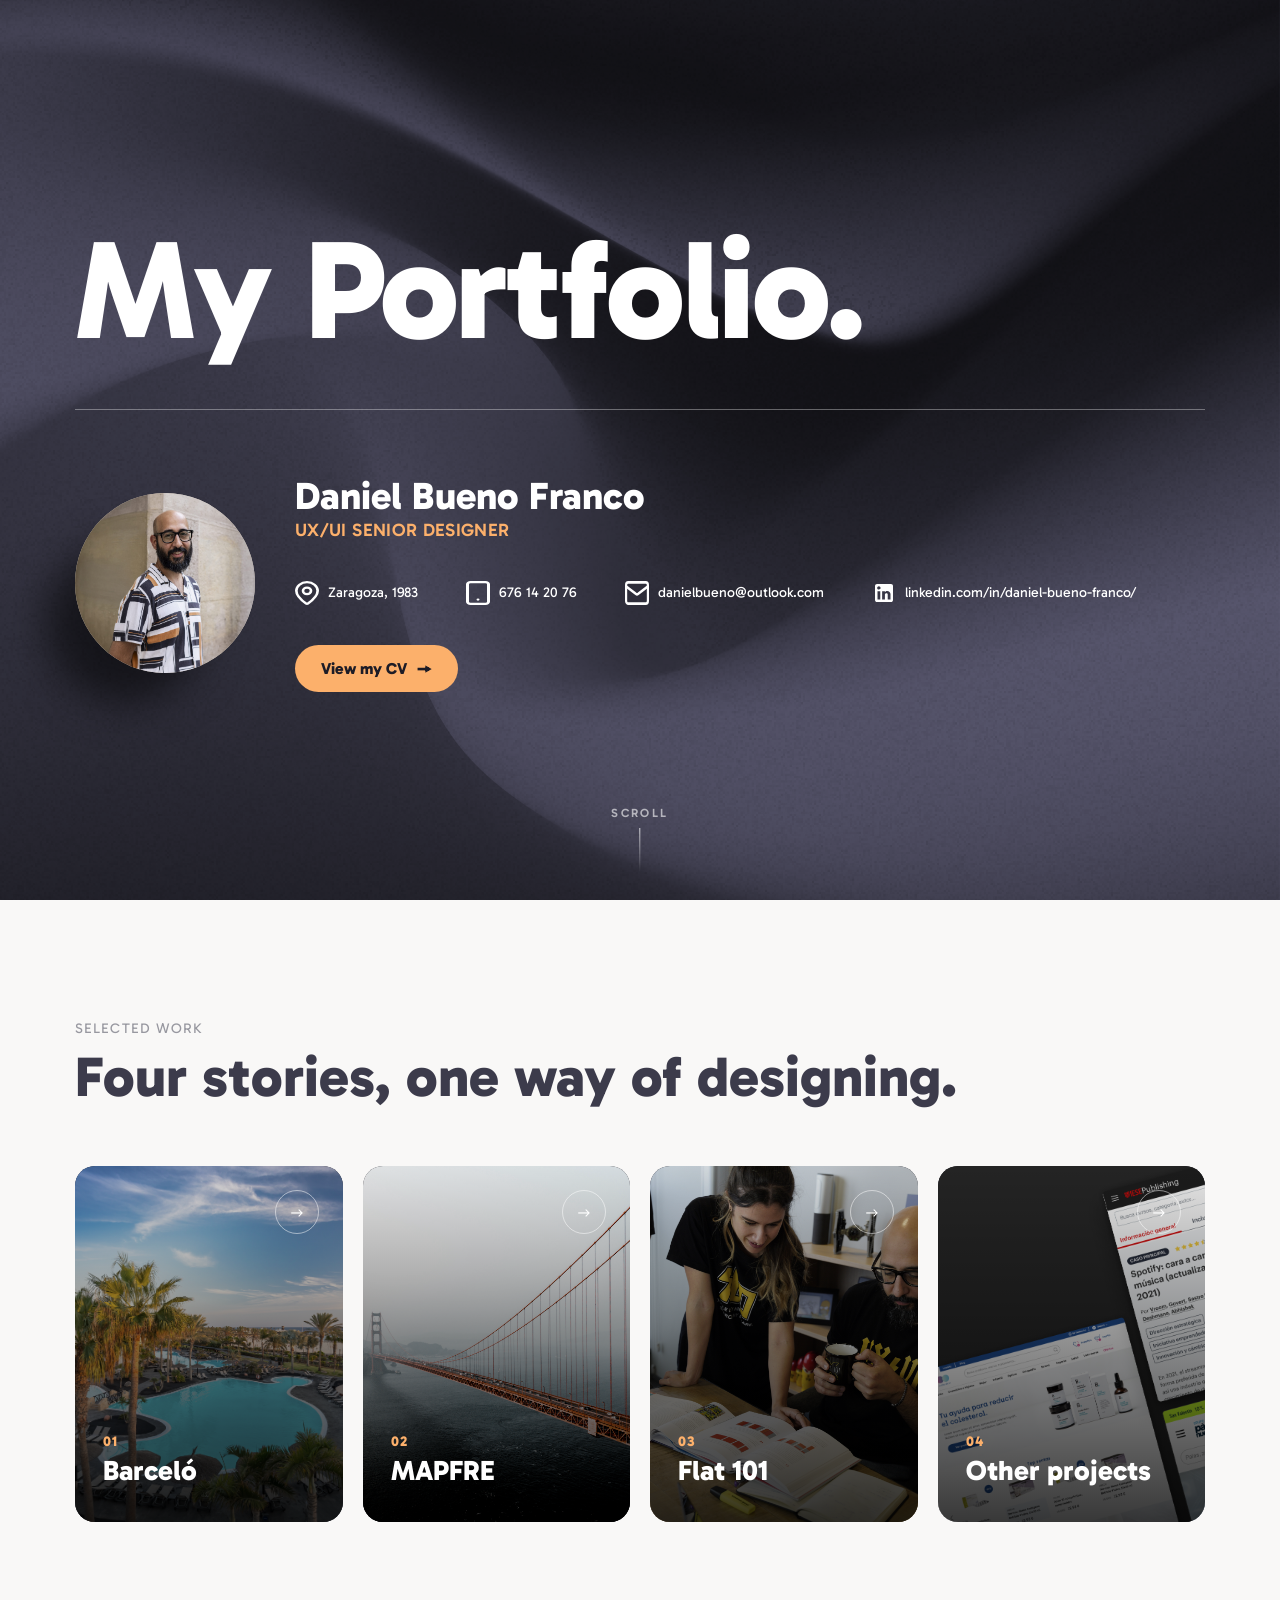
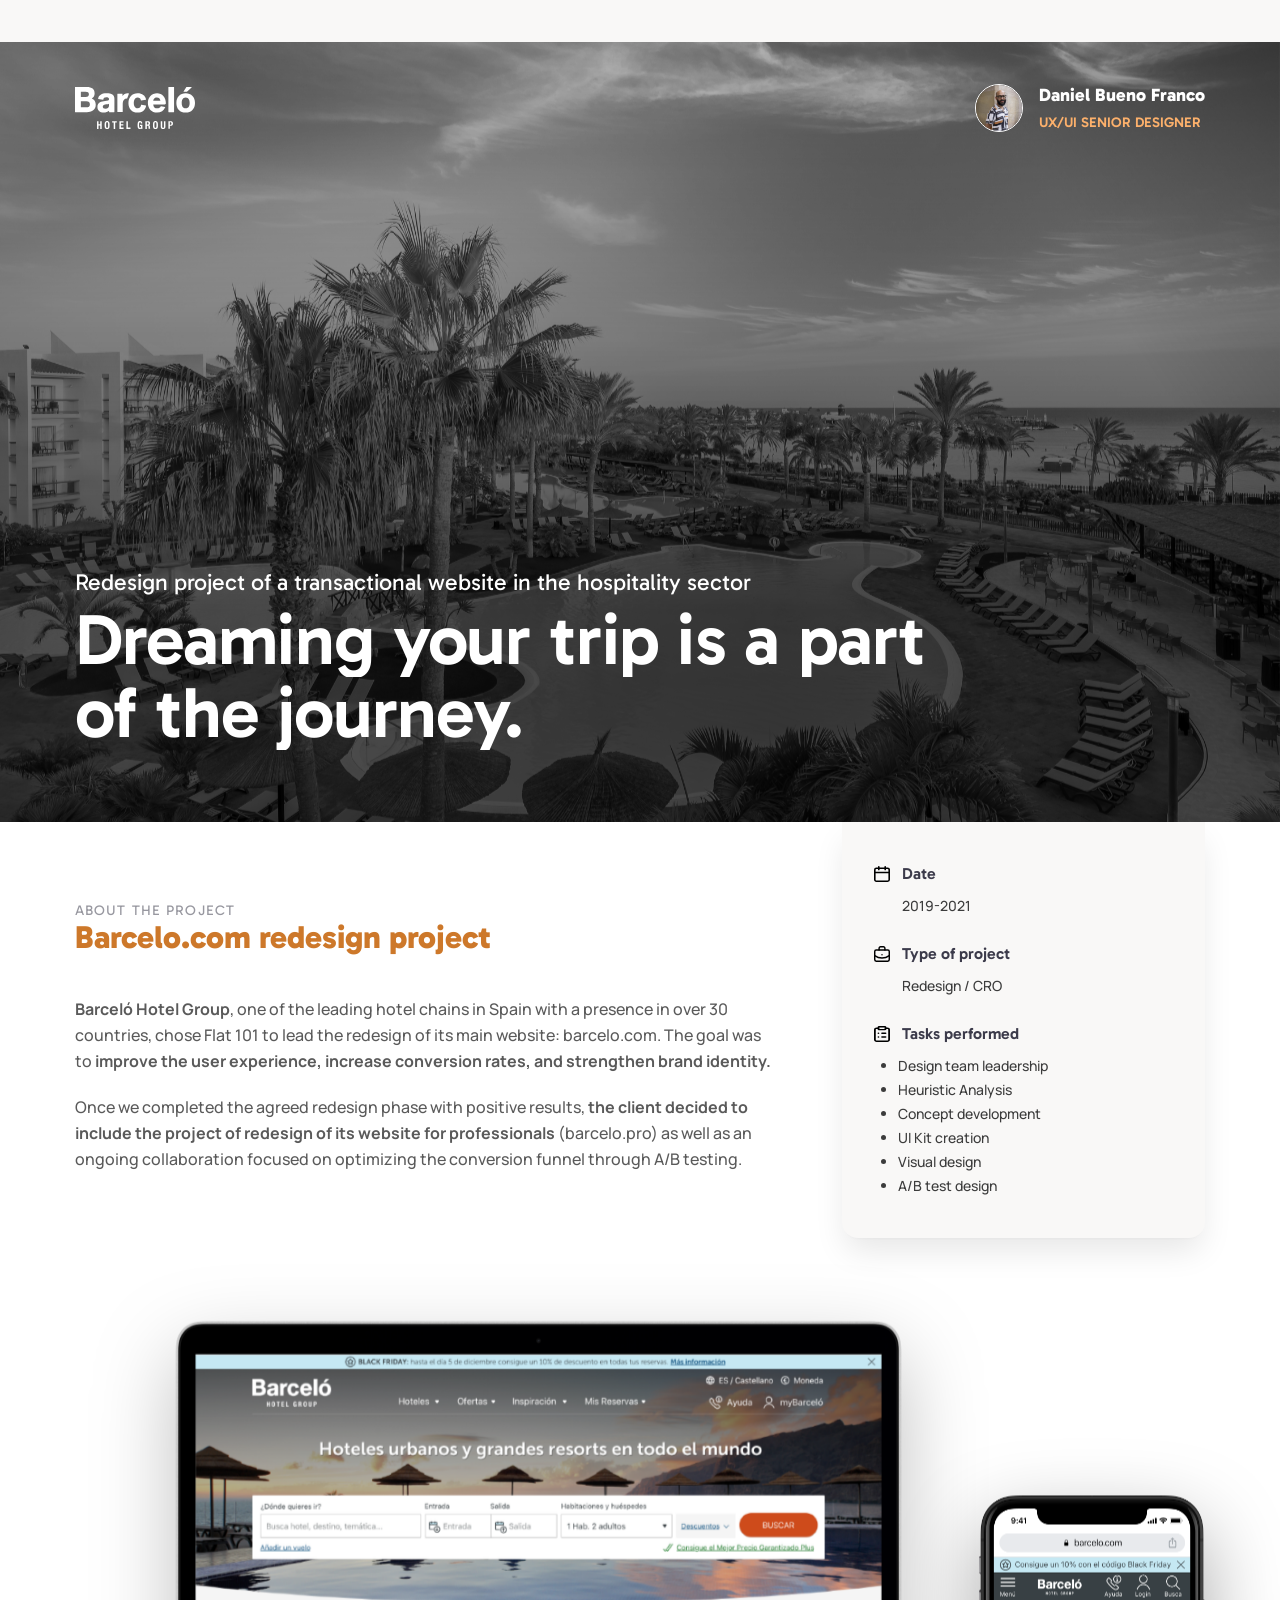
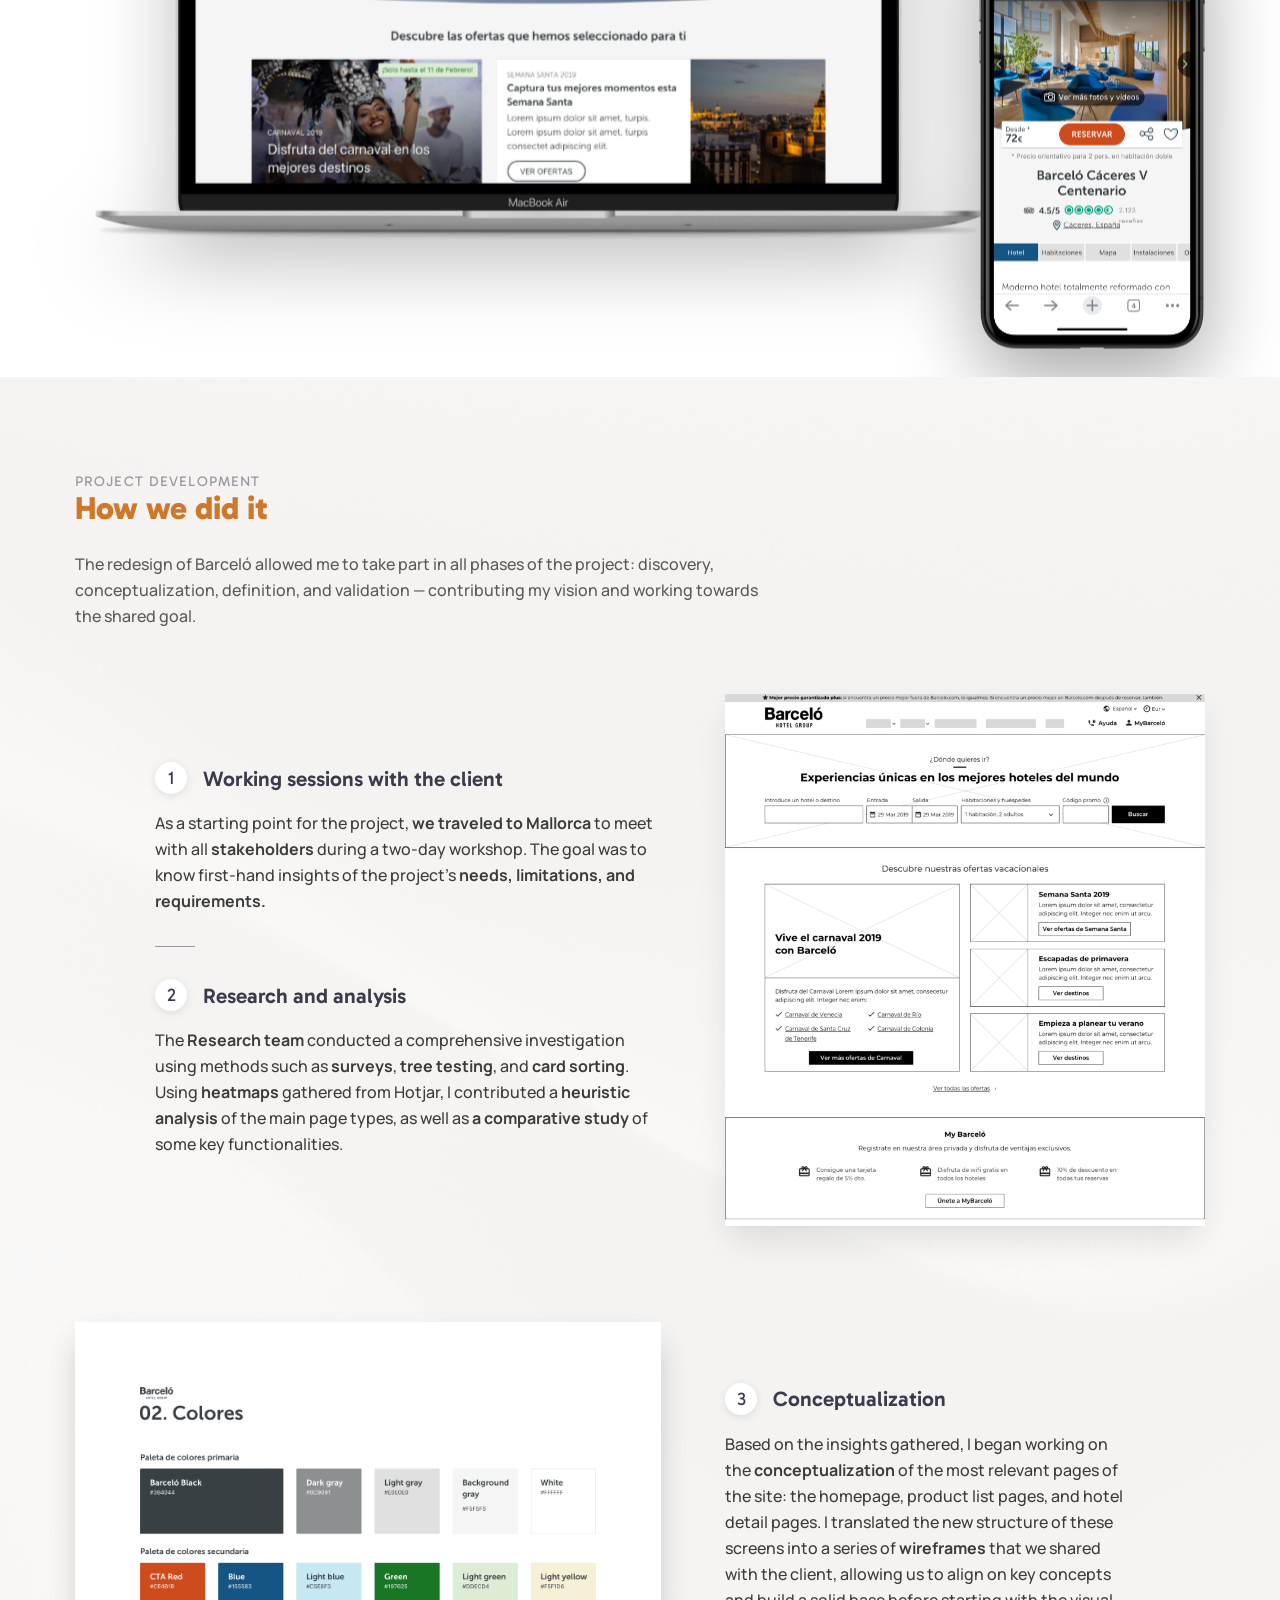
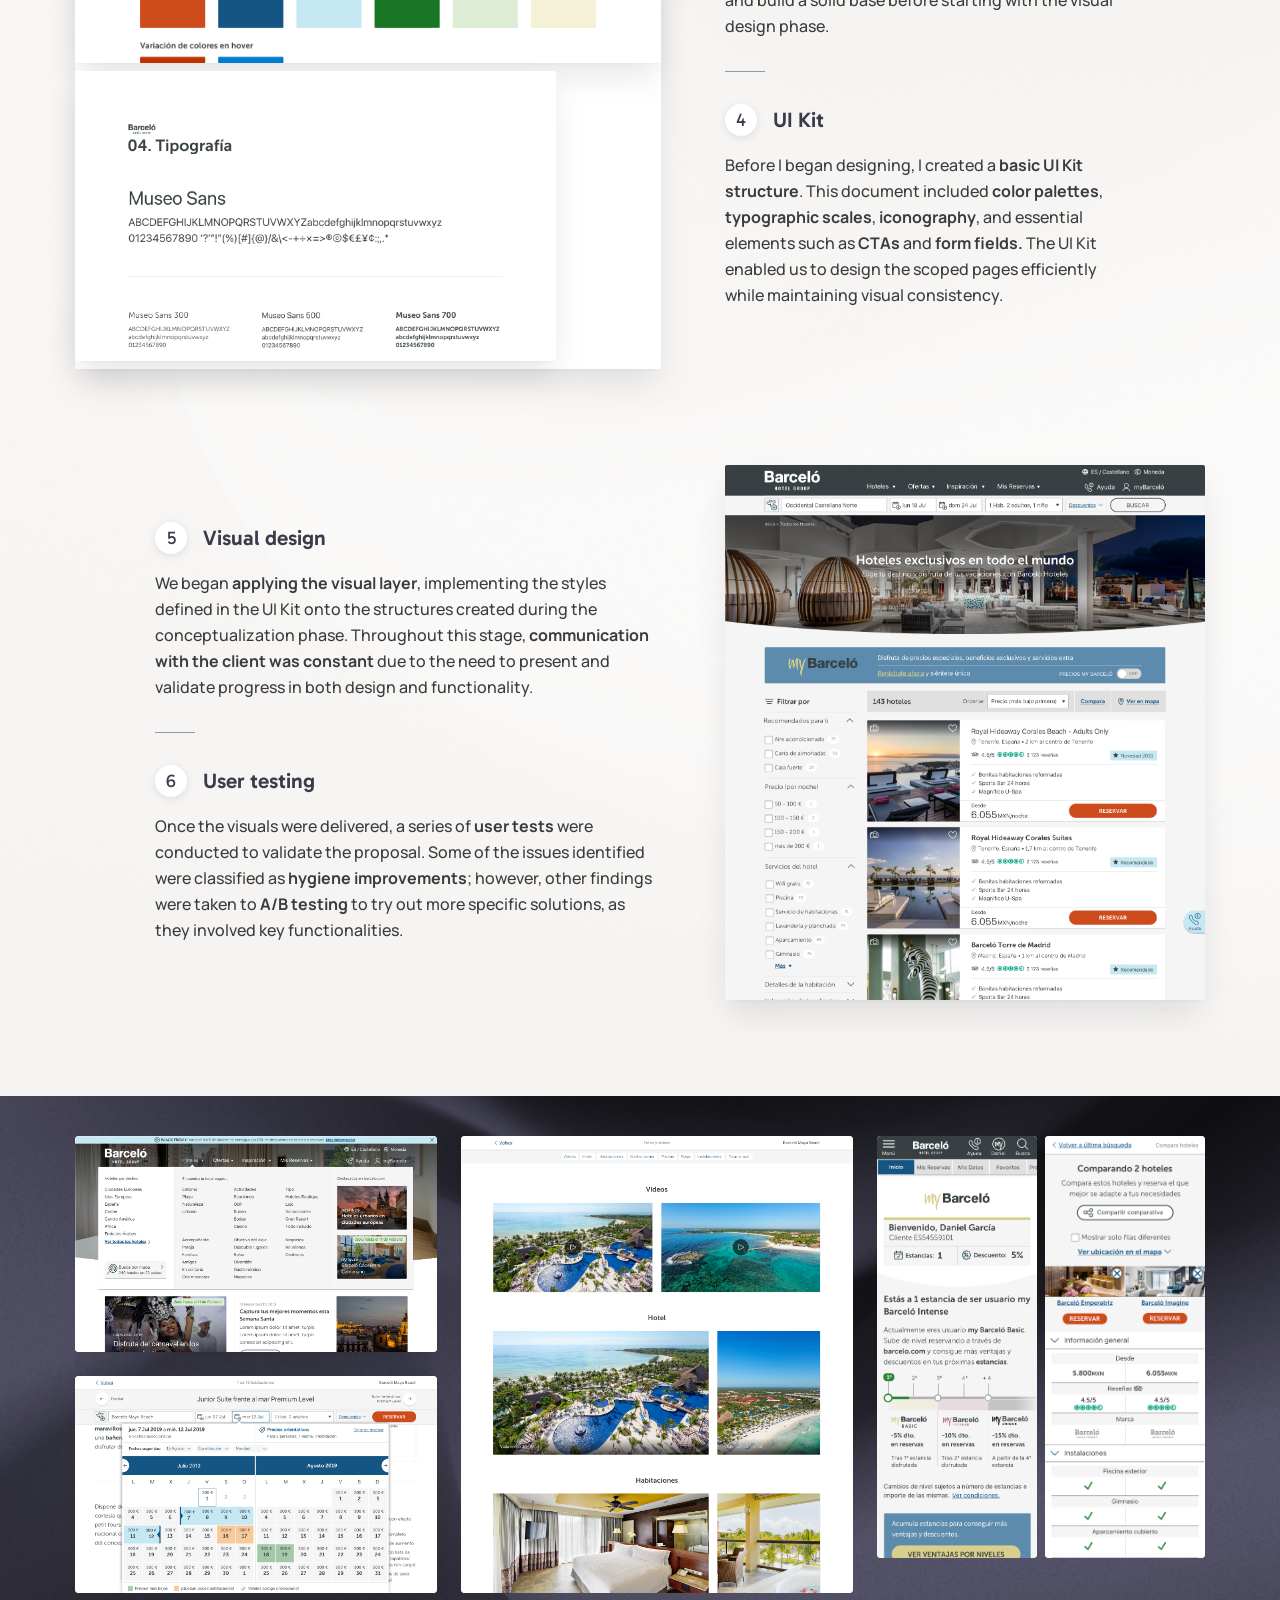
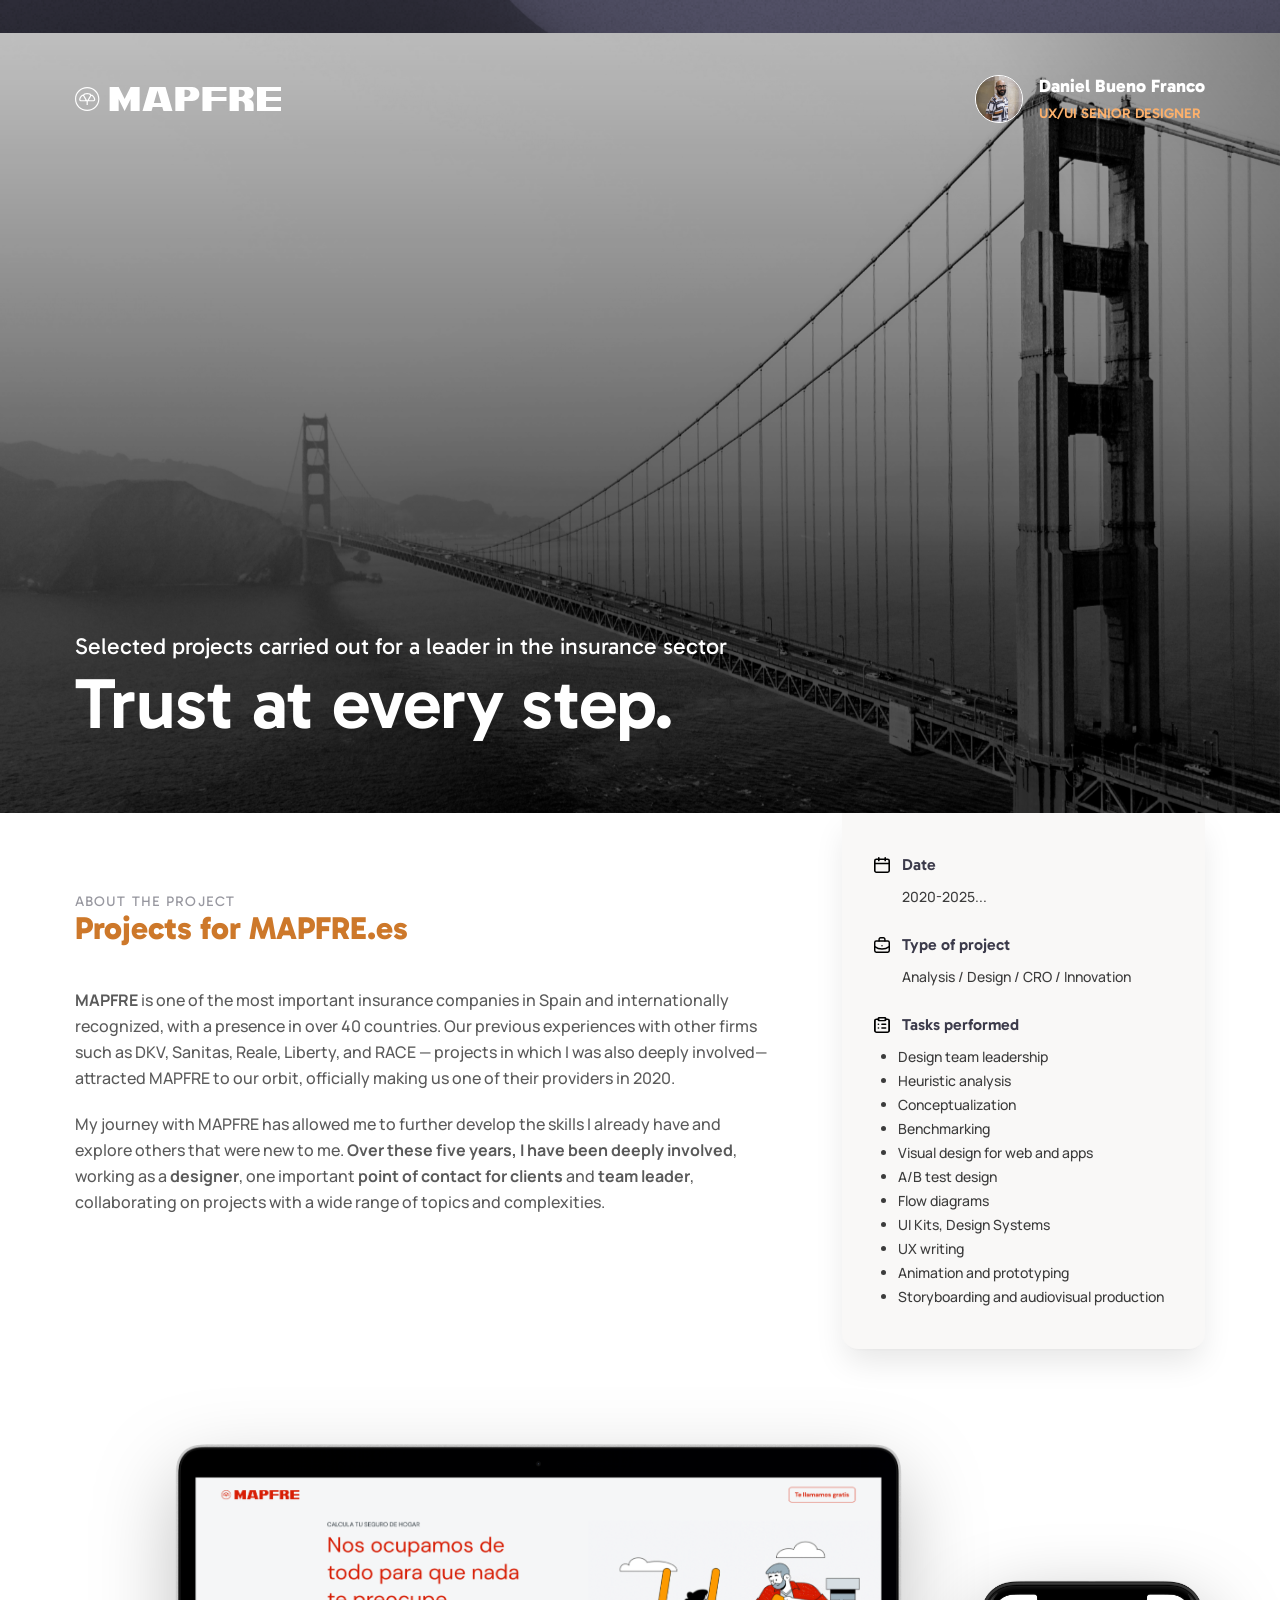
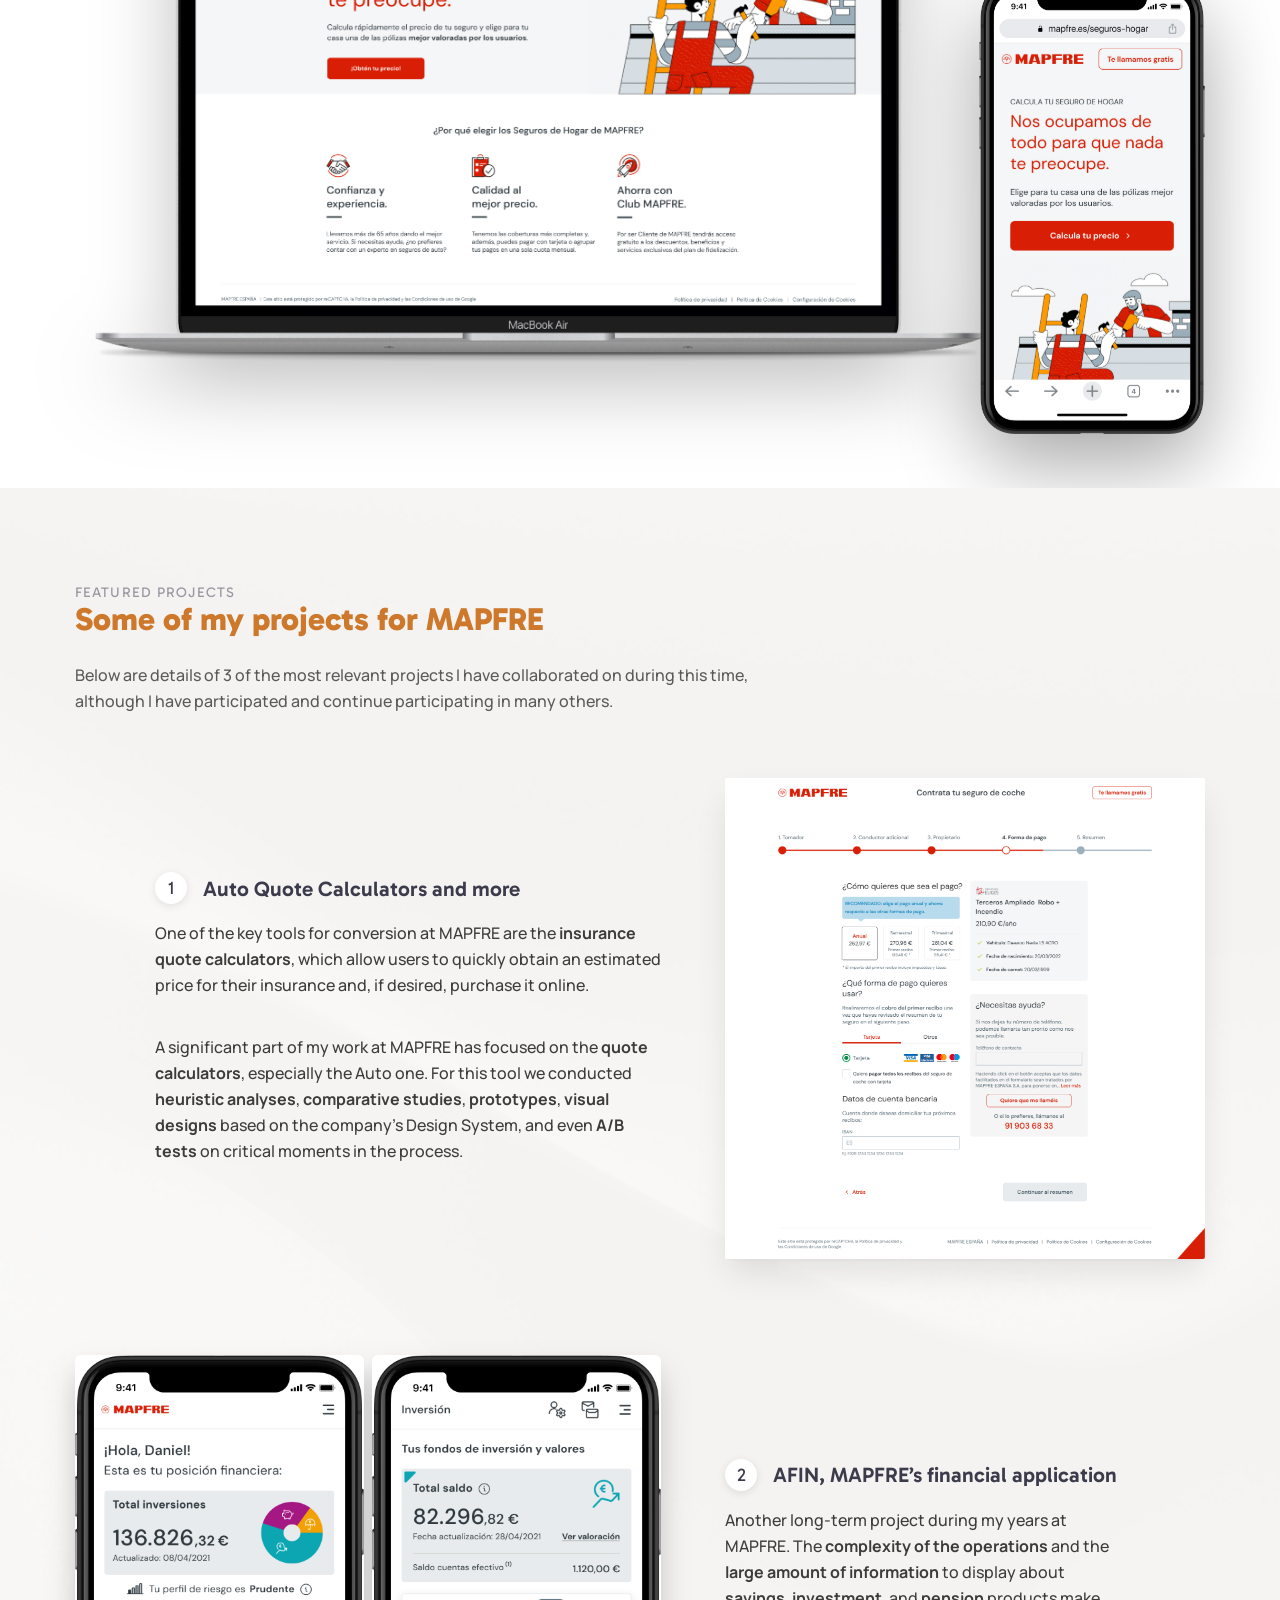
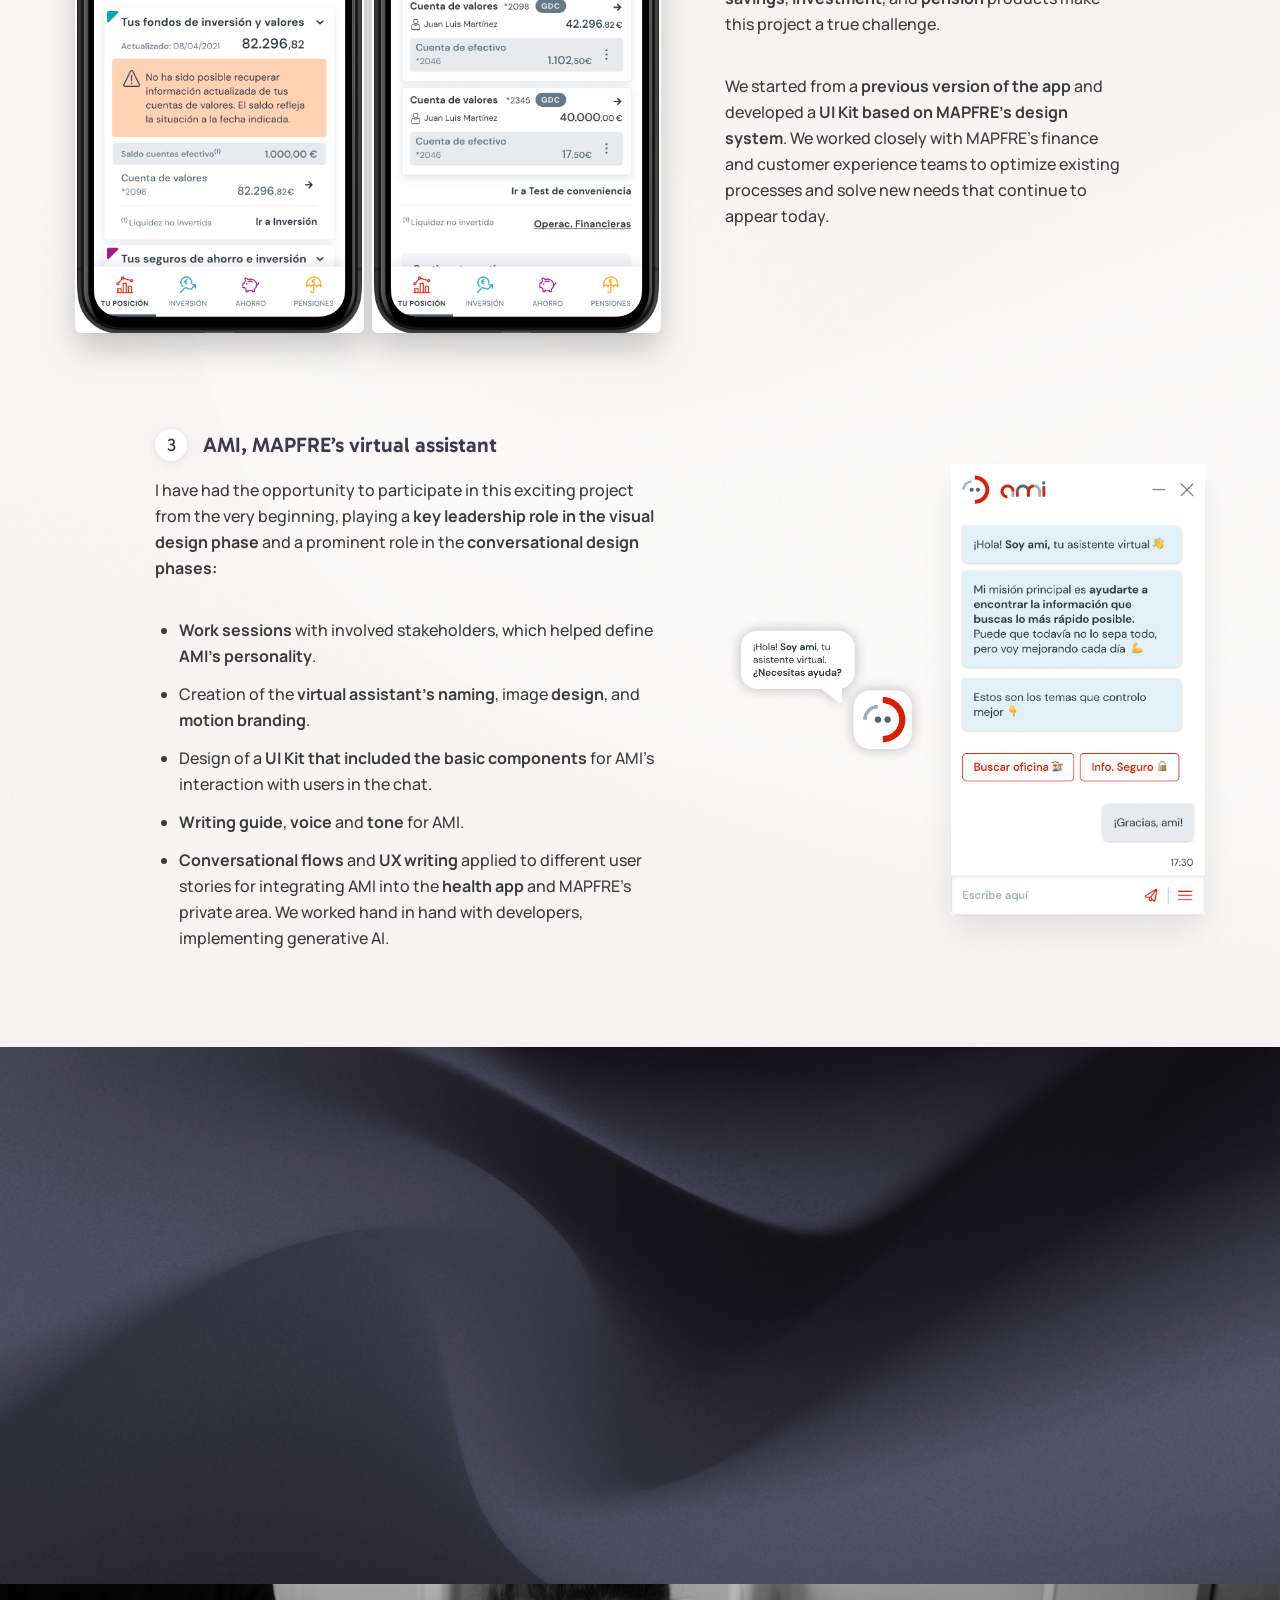
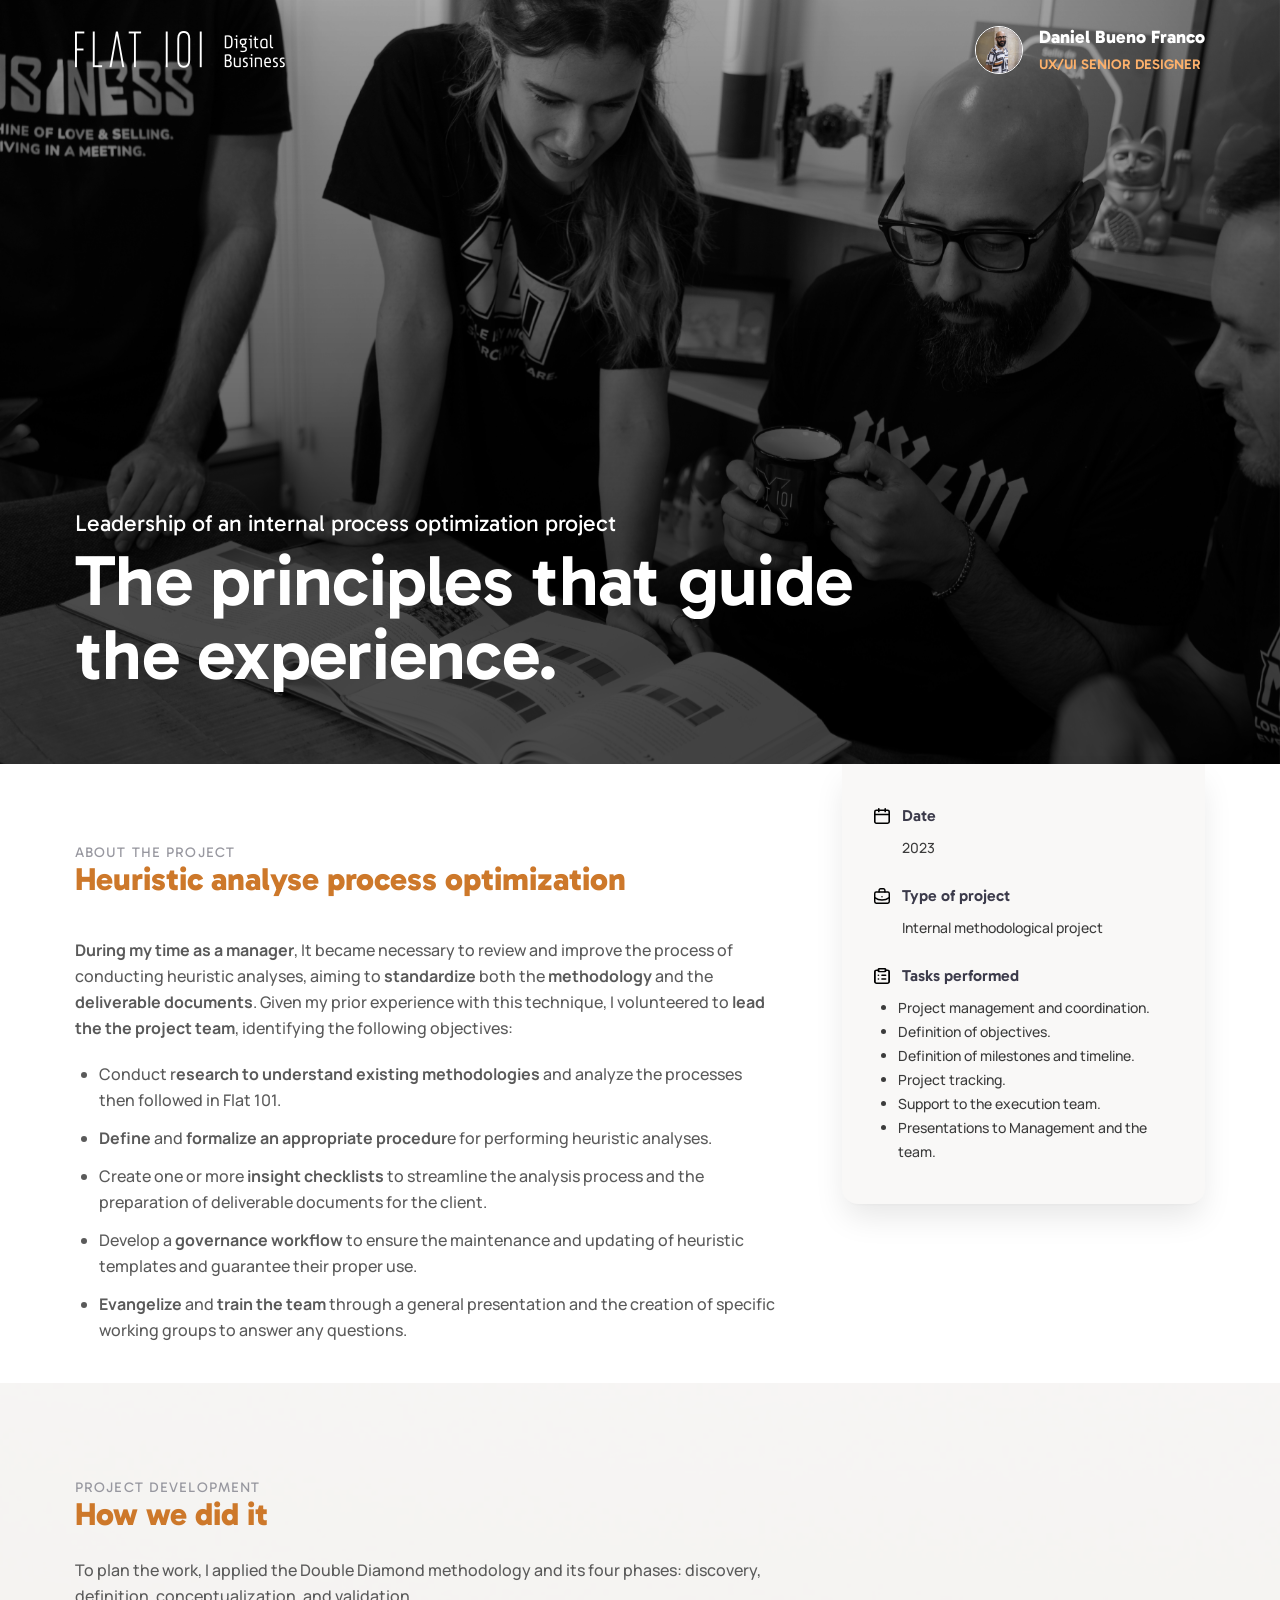
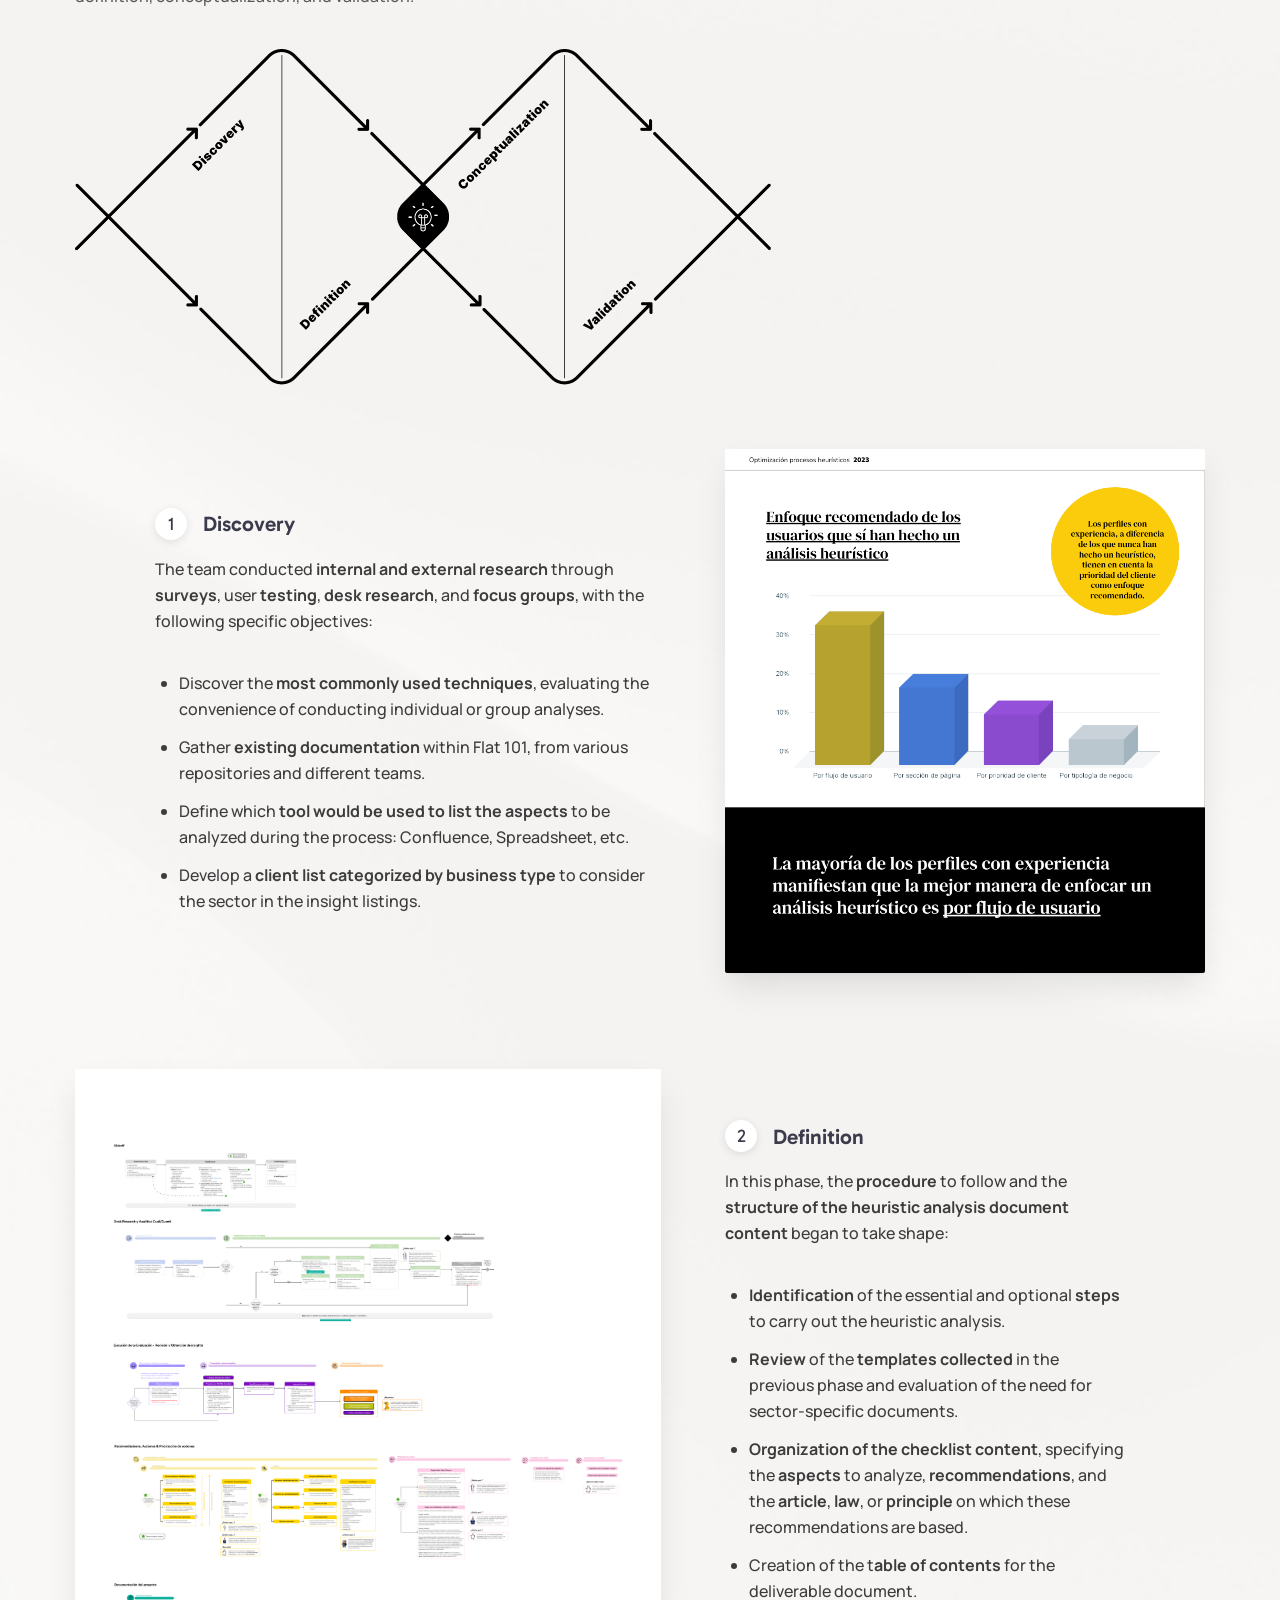
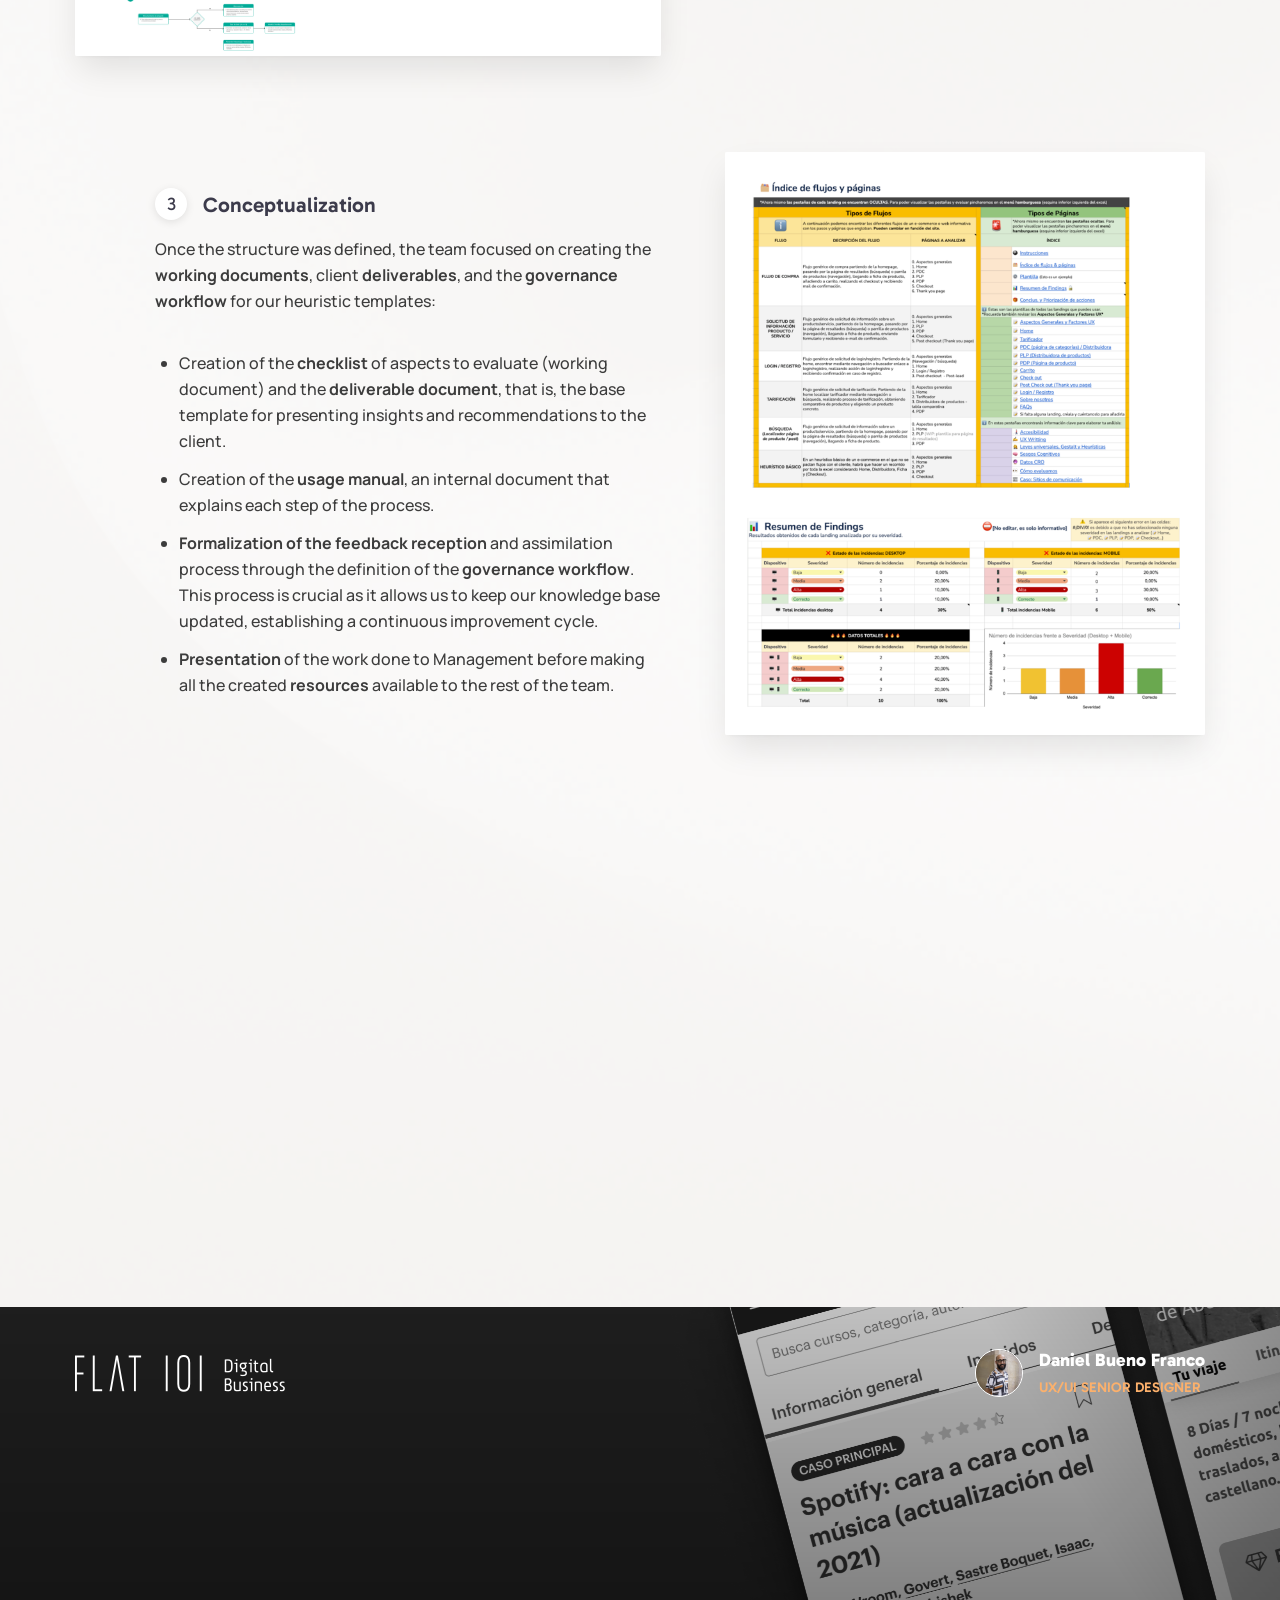
==== index.html @ 114e20e1 "Add portfolio and CV site Co-Authored-By: Claude Sonnet 5.5 <noreply@anthropic.com>" ====
<!DOCTYPE html>
<html lang="en">
<head>
  <meta charset="utf-8">
  <meta name="viewport" content="width=device-width, initial-scale=1">
  <title>Daniel Bueno Franco — UX/UI Senior Designer · Portfolio</title>
  <meta name="description" content="Portfolio of Daniel Bueno Franco, UX/UI Senior Designer: Barceló, MAPFRE, Flat 101 and more.">
  <link rel="preconnect" href="https://fonts.googleapis.com">
  <link rel="preconnect" href="https://fonts.gstatic.com" crossorigin>
  <link href="https://fonts.googleapis.com/css2?family=Gabarito:wght@400;600;800&family=Manrope:wght@500;700&display=swap" rel="stylesheet">
  <link rel="stylesheet" href="css/styles.css">
</head>
<body>
  <div class="progress"></div>
  <div class="glow"></div>

  <nav class="side" aria-label="Project sections">
    <ol>
      <li><a href="#barcelo">Barceló</a></li>
      <li><a href="#mapfre">MAPFRE</a></li>
      <li><a href="#flat101">Flat 101</a></li>
      <li><a href="#otros">Other projects</a></li>
      <li class="cv"><a href="cv.html">My CV <span aria-hidden="true">→</span></a></li>
    </ol>
  </nav>

  <!-- ================= HERO ================= -->
  <header class="hero" id="top">
    <div class="bg-layer"><img src="assets/common/hero-bg.png" alt=""></div>
    <div class="hero-inner">
      <h1><span class="mask-line"><span>My Portfolio.</span></span></h1>
      <div class="rule"></div>
      <div class="hero-card">
        <div class="avatar" data-reveal="scale" style="--d:.5s"><img src="assets/common/danib.png" alt="Daniel Bueno Franco"></div>
        <div class="hero-info">
          <div class="who" data-reveal style="--d:.65s">
            <h2>Daniel Bueno Franco</h2>
            <p>UX/UI SENIOR DESIGNER</p>
          </div>
          <div class="contact" data-reveal style="--d:.8s">
            <span class="magnetic"><img src="assets/common/icon-map-pin.svg" alt="">Zaragoza, 1983</span>
            <a class="magnetic" href="tel:+34676142076"><img src="assets/common/icon-smartphone.svg" alt="">676 14 20 76</a>
            <a class="magnetic" href="mailto:danielbueno@outlook.com"><img src="assets/common/icon-mail.svg" alt="">danielbueno@outlook.com</a>
            <a class="magnetic" href="https://www.linkedin.com/in/daniel-bueno-franco/" target="_blank" rel="noopener"><img src="assets/common/icon-linkedin.svg" alt="">linkedin.com/in/daniel-bueno-franco/</a>
          </div>
          <a class="btn" href="cv.html" data-reveal style="--d:.95s">View my CV <span aria-hidden="true">→</span></a>
        </div>
      </div>
    </div>
    <div class="scroll-hint"><span>Scroll</span><i></i></div>
  </header>

  <!-- ================= INDEX ================= -->
  <section class="index" id="index">
    <div class="index-inner">
      <p class="eyebrow" data-reveal>Selected work</p>
      <h2 class="g h2" data-reveal style="--d:.1s">Four stories, one way of designing.</h2>
      <div class="cards">
        <a class="card" href="#barcelo" data-tilt="6" data-reveal style="--d:0s">
          <img class="bg" src="assets/barcelo/hero.png" alt=""><span class="arrow">→</span>
          <span class="no">01</span><h3>Barceló</h3><p>Redesign of a transactional website in the hospitality sector.</p>
        </a>
        <a class="card" href="#mapfre" data-tilt="6" data-reveal style="--d:.1s">
          <img class="bg" src="assets/mapfre/hero.png" alt=""><span class="arrow">→</span>
          <span class="no">02</span><h3>MAPFRE</h3><p>Selected projects carried out for a leader in the insurance sector.</p>
        </a>
        <a class="card" href="#flat101" data-tilt="6" data-reveal style="--d:.2s">
          <img class="bg" src="assets/flat101/hero.png" alt=""><span class="arrow">→</span>
          <span class="no">03</span><h3>Flat 101</h3><p>Leadership of an internal process optimization project.</p>
        </a>
        <a class="card" href="#otros" data-tilt="6" data-reveal style="--d:.3s">
          <img class="bg" src="assets/otros/hero.png" alt=""><span class="arrow">→</span>
          <span class="no">04</span><h3>Other projects</h3><p>Cofares, Meliá, IESE, Pádel Nuestro and Alsa.</p>
        </a>
      </div>
    </div>
  </section>

  <!-- ================= BARCELÓ ================= -->
  <section id="barcelo">
    <div class="case-banner">
      <div class="bg-layer"><img src="assets/barcelo/hero.png" alt=""></div>
      <div class="firma">
        <div class="logo-mask" role="img" aria-label="Barceló"></div>
        <div class="me"><div class="mini"><img src="assets/common/danib.png" alt=""></div><div><b>Daniel Bueno Franco</b><small>UX/UI SENIOR DESIGNER</small></div></div>
      </div>
      <div class="titles">
        <p class="sub" data-reveal>Redesign project of a transactional website in the hospitality sector</p>
        <h2><span class="mask-line"><span>Dreaming your trip is a part</span></span><span class="mask-line" style="--d:.12s"><span>of the journey.</span></span></h2>
      </div>
    </div>

    <div style="background:#fff">
      <div class="summary">
        <div class="ctx">
          <div data-reveal><p class="eyebrow" style="text-transform:none">ABOUT THE PROJECT</p><h3 class="g h2">Barcelo.com redesign project</h3></div>
          <div class="prose" data-reveal style="--d:.1s">
            <p><strong>Barceló Hotel Group</strong>, one of the leading hotel chains in Spain with a presence in over 30 countries, chose Flat 101 to lead the redesign of its main website: barcelo.com. The goal was to <strong>improve the user experience, increase conversion rates, and strengthen brand identity.</strong></p>
            <p>Once we completed the agreed redesign phase with positive results, <strong>the client decided to include the project of redesign of its website for professionals</strong> (barcelo.pro) as well as an ongoing collaboration focused on optimizing the conversion funnel through A/B testing.</p>
          </div>
        </div>
        <aside class="facts" data-reveal="right" style="background:var(--paper)">
          <div><h4><img src="assets/common/icon-calendar.svg" alt="">Date</h4><p>2019-2021</p></div>
          <div><h4><img src="assets/common/icon-briefcase.svg" alt="">Type of project</h4><p>Redesign / CRO</p></div>
          <div><h4><img src="assets/common/icon-clipboard.svg" alt="">Tasks performed</h4>
            <ul><li>Design team leadership</li><li>Heuristic Analysis</li><li>Concept development</li><li>UI Kit creation</li><li>Visual design</li><li>A/B test design</li></ul></div>
        </aside>
      </div>
      <div class="device">
        <div class="device-stage">
          <img class="main" data-speed="-.03" src="assets/barcelo/main.png" alt="Barcelo.com on laptop">
          <img class="phone" data-speed=".06" src="assets/barcelo/mobile.png" alt="Barcelo.com on mobile">
        </div>
      </div>
    </div>

    <div class="process">
      <div class="tex"><img src="assets/common/texture.png" alt=""></div>
      <div class="process-inner">
        <div class="process-head" data-reveal>
          <p class="eyebrow" style="text-transform:none">PROJECT DEVELOPMENT</p><h3 class="g h2">How we did it</h3>
          <p class="prose-lead">The redesign of Barceló allowed me to take part in all phases of the project: discovery, conceptualization, definition, and validation — contributing my vision and working towards the shared goal.</p>
        </div>
        <div class="steps">
          <div class="row">
            <div class="txt" data-reveal="left">
              <div class="step prose dark"><h3><i>1</i>Working sessions with the client</h3>
                <p>As a starting point for the project, <strong>we traveled to Mallorca</strong> to meet with all <strong>stakeholders</strong> during a two-day workshop. The goal was to know first-hand insights of the project’s <strong>needs, limitations, and requirements.</strong></p></div>
              <div class="sep"></div>
              <div class="step prose dark"><h3><i>2</i>Research and analysis</h3>
                <p>The <strong>Research team</strong> conducted a comprehensive investigation using methods such as <strong>surveys</strong>, <strong>tree testing</strong>, and <strong>card sorting</strong>.<br>Using <strong>heatmaps</strong> gathered from Hotjar, I contributed a <strong>heuristic analysis</strong> of the main page types, as well as <strong>a comparative study</strong> of some key functionalities.</p></div>
            </div>
            <div class="shot scroll-shot" style="aspect-ratio:473/525" data-reveal="right"><img src="assets/barcelo/research.png" alt="Research deliverables"></div>
          </div>

          <div class="row flip">
            <div class="txt" data-reveal="right">
              <div class="step prose dark"><h3><i>3</i>Conceptualization</h3>
                <p>Based on the insights gathered, I began working on the <strong>conceptualization</strong> of the most relevant pages of the site: the homepage, product list pages, and hotel detail pages. I translated the new structure of these screens into a series of <strong>wireframes</strong> that we shared with the client, allowing us to align on key concepts and build a solid base before starting with the visual design phase.</p></div>
              <div class="sep"></div>
              <div class="step prose dark"><h3><i>4</i>UI Kit</h3>
                <p>Before I began designing, I created a <strong>basic UI Kit structure</strong>. This document included <strong>color palettes</strong>, <strong>typographic scales</strong>, <strong>iconography</strong>, and essential elements such as <strong>CTAs</strong> and <strong>form fields.</strong> The UI Kit enabled us to design the scoped pages efficiently while maintaining visual consistency.</p></div>
            </div>
            <div class="stack" data-reveal="left" data-tilt="4">
              <div class="shot" style="aspect-ratio:387/225"><img src="assets/barcelo/wire-1.png" alt="Wireframes"></div>
              <div class="shot" style="aspect-ratio:389/235;width:82%"><img src="assets/barcelo/wire-2.png" alt="UI Kit"></div>
            </div>
          </div>

          <div class="row">
            <div class="txt" data-reveal="left">
              <div class="step prose dark"><h3><i>5</i>Visual design</h3>
                <p>We began <strong>applying the visual layer</strong>, implementing the styles defined in the UI Kit onto the structures created during the conceptualization phase. Throughout this stage, <strong>communication with the client was constant</strong> due to the need to present and validate progress in both design and functionality.</p></div>
              <div class="sep"></div>
              <div class="step prose dark"><h3><i>6</i>User testing</h3>
                <p>Once the visuals were delivered, a series of <strong>user tests</strong> were conducted to validate the proposal. Some of the issues identified were classified as <strong>hygiene improvements</strong>; however, other findings were taken to <strong>A/B testing</strong> to try out more specific solutions, as they involved key functionalities.</p></div>
            </div>
            <div class="shot scroll-shot" style="aspect-ratio:473/527" data-reveal="right"><img src="assets/barcelo/visual.png" alt="Visual design"></div>
          </div>
        </div>
      </div>
    </div>

    <div class="strip">
      <div class="tex"><img src="assets/common/texture.png" alt=""></div>
      <div class="strip-inner" data-reveal>
        <div class="col"><div class="shot"><img src="assets/barcelo/foot-1.png" alt=""></div><div class="shot"><img src="assets/barcelo/foot-2.png" alt=""></div></div>
        <div class="tile"><img src="assets/barcelo/foot-3.png" alt=""></div>
        <div class="pair"><div class="tile"><img src="assets/barcelo/foot-4.png" alt=""></div><div class="tile"><img src="assets/barcelo/foot-5.png" alt=""></div></div>
      </div>
    </div>
  </section>

  <!-- ================= MAPFRE ================= -->
  <section id="mapfre">
    <div class="case-banner">
      <div class="bg-layer"><img src="assets/mapfre/hero.png" alt="" style="object-position:50% 38%"></div>
      <div class="firma">
        <img class="logo" style="height:24px;max-width:206px" src="assets/mapfre/logo.svg" alt="MAPFRE">
        <div class="me"><div class="mini"><img src="assets/common/danib.png" alt=""></div><div><b>Daniel Bueno Franco</b><small>UX/UI SENIOR DESIGNER</small></div></div>
      </div>
      <div class="titles">
        <p class="sub" data-reveal>Selected projects carried out for a leader in the insurance sector</p>
        <h2><span class="mask-line"><span>Trust at every step.</span></span></h2>
      </div>
    </div>

    <div style="background:#fff">
      <div class="summary">
        <div class="ctx">
          <div data-reveal><p class="eyebrow" style="text-transform:none">ABOUT THE PROJECT</p><h3 class="g h2">Projects for MAPFRE.es</h3></div>
          <div class="prose" data-reveal style="--d:.1s">
            <p><strong>MAPFRE</strong> is one of the most important insurance companies in Spain and internationally recognized, with a presence in over 40 countries. Our previous experiences with other firms such as DKV, Sanitas, Reale, Liberty, and RACE — projects in which I was also deeply involved— attracted MAPFRE to our orbit, officially making us one of their providers in 2020.</p>
            <p>My journey with MAPFRE has allowed me to further develop the skills I already have and explore others that were new to me. <strong>Over these five years, I have been deeply involved</strong>, working as a <strong>designer</strong>, one important <strong>point of contact for clients</strong> and <strong>team leader</strong>, collaborating on projects with a wide range of topics and complexities.</p>
          </div>
        </div>
        <aside class="facts" data-reveal="right" style="background:var(--paper)">
          <div><h4><img src="assets/common/icon-calendar.svg" alt="">Date</h4><p>2020-2025...</p></div>
          <div><h4><img src="assets/common/icon-briefcase.svg" alt="">Type of project</h4><p>Analysis / Design / CRO / Innovation</p></div>
          <div><h4><img src="assets/common/icon-clipboard.svg" alt="">Tasks performed</h4>
            <ul><li>Design team leadership</li><li>Heuristic analysis</li><li>Conceptualization</li><li>Benchmarking</li><li>Visual design for web and apps</li><li>A/B test design</li><li>Flow diagrams</li><li>UI Kits, Design Systems</li><li>UX writing</li><li>Animation and prototyping</li><li>Storyboarding and audiovisual production</li></ul></div>
        </aside>
      </div>
      <div class="device">
        <div class="device-stage">
          <img class="main" data-speed="-.03" src="assets/mapfre/main.png" alt="MAPFRE on laptop">
          <img class="phone" data-speed=".06" src="assets/mapfre/mobile.png" alt="MAPFRE on mobile">
        </div>
      </div>
    </div>

    <div class="process">
      <div class="tex"><img src="assets/common/texture.png" alt=""></div>
      <div class="process-inner">
        <div class="process-head" data-reveal>
          <p class="eyebrow" style="text-transform:none">FEATURED PROJECTS</p><h3 class="g h2">Some of my projects for MAPFRE</h3>
          <p class="prose-lead">Below are details of 3 of the most relevant projects I have collaborated on during this time, although I have participated and continue participating in many others.</p>
        </div>
        <div class="steps">
          <div class="row">
            <div class="txt" data-reveal="left">
              <div class="step prose dark"><h3><i>1</i>Auto Quote Calculators and more</h3>
                <p>One of the key tools for conversion at MAPFRE are the <strong>insurance quote calculators</strong>, which allow users to quickly obtain an estimated price for their insurance and, if desired, purchase it online.</p>
                <p>A significant part of my work at MAPFRE has focused on the <strong>quote calculators</strong>, especially the Auto one. For this tool we conducted <strong>heuristic analyses</strong>, <strong>comparative studies</strong>, <strong>prototypes</strong>, <strong>visual designs</strong> based on the company’s Design System, and even <strong>A/B tests</strong> on critical moments in the process.</p></div>
            </div>
            <div class="shot" style="aspect-ratio:470/471" data-reveal="right"><img src="assets/mapfre/calc.png" alt="Auto quote calculator" style="object-position:top"></div>
          </div>

          <div class="row flip">
            <div class="txt" data-reveal="right">
              <div class="step prose dark"><h3><i>2</i>AFIN, MAPFRE’s financial application</h3>
                <p>Another long-term project during my years at MAPFRE. The <strong>complexity of the operations</strong> and the <strong>large amount of information</strong> to display about <strong>savings</strong>, <strong>investment</strong>, and <strong>pension</strong> products make this project a true challenge.</p>
                <p>We started from a <strong>previous version of the app</strong> and developed a <strong>UI Kit based on MAPFRE’s design system</strong>. We worked closely with MAPFRE’s finance and customer experience teams to optimize existing processes and solve new needs that continue to appear today.</p></div>
            </div>
            <div class="duo" style="filter:drop-shadow(0 16px 16px rgba(12,12,13,.12))" data-reveal="left">
              <div class="shot" data-tilt="8"><img src="assets/mapfre/afin-1.png" alt="AFIN"></div>
              <div class="shot" data-tilt="8"><img src="assets/mapfre/afin-2.png" alt="AFIN"></div>
            </div>
          </div>

          <div class="row">
            <div class="txt" data-reveal="left">
              <div class="step prose dark"><h3><i>3</i>AMI, MAPFRE’s virtual assistant</h3>
                <p>I have had the opportunity to participate in this exciting project from the very beginning, playing a <strong>key leadership role in the visual design phase</strong> and a prominent role in the <strong>conversational design phases:</strong></p>
                <ul>
                  <li><strong>Work sessions</strong> with involved stakeholders, which helped define <strong>AMI’s personality</strong>.</li>
                  <li>Creation of the <strong>virtual assistant’s naming</strong>, image <strong>design</strong>, and <strong>motion branding</strong>.</li>
                  <li>Design of a <strong>UI Kit that included the basic components</strong> for AMI’s interaction with users in the chat.</li>
                  <li><strong>Writing guide</strong>, <strong>voice</strong> and <strong>tone</strong> for AMI.</li>
                  <li><strong>Conversational flows</strong> and <strong>UX writing</strong> applied to different user stories for integrating AMI into the <strong>health app</strong> and MAPFRE’s private area. We worked hand in hand with developers, implementing generative AI.</li>
                </ul></div>
            </div>
            <div style="display:flex;gap:24px;align-items:center" data-reveal="right">
              <img src="assets/mapfre/ami-1.png" alt="AMI chat" style="width:42%;height:auto">
              <div class="shot contain" style="flex:1;aspect-ratio:265/470"><img src="assets/mapfre/ami-2.png" alt="AMI on mobile"></div>
            </div>
          </div>
        </div>
      </div>
    </div>

    <div class="strip">
      <div class="tex"><img src="assets/common/texture.png" alt=""></div>
      <div class="strip-inner" data-reveal>
        <div class="col"><div class="shot"><img src="assets/mapfre/foot-1.png" alt=""></div><div class="shot"><img src="assets/mapfre/foot-2.png" alt=""></div></div>
        <div class="tile"><img src="assets/mapfre/foot-3.png" alt=""></div>
        <div class="pair"><div class="tile"><img src="assets/mapfre/foot-4.png" alt=""></div><div class="tile"><img src="assets/mapfre/foot-5.png" alt=""></div></div>
      </div>
    </div>
  </section>

  <!-- ================= FLAT 101 (process) ================= -->
  <section id="flat101">
    <div class="case-banner">
      <div class="bg-layer"><img src="assets/flat101/hero.png" alt="" style="object-position:50% 30%"></div>
      <div class="firma">
        <img class="logo" style="height:37px;max-width:210px" src="assets/flat101/logo.png" alt="Flat 101">
        <div class="me"><div class="mini"><img src="assets/common/danib.png" alt=""></div><div><b>Daniel Bueno Franco</b><small>UX/UI SENIOR DESIGNER</small></div></div>
      </div>
      <div class="titles">
        <p class="sub" data-reveal>Leadership of an internal process optimization project</p>
        <h2><span class="mask-line"><span>The principles that guide</span></span><span class="mask-line" style="--d:.12s"><span>the experience.</span></span></h2>
      </div>
    </div>

    <div style="background:#fff">
      <div class="summary" style="padding-bottom:40px">
        <div class="ctx">
          <div data-reveal><p class="eyebrow" style="text-transform:none">ABOUT THE PROJECT</p><h3 class="g h2">Heuristic analyse process optimization</h3></div>
          <div class="prose" data-reveal style="--d:.1s">
            <p><strong>During my time as a manager</strong>, It became necessary to review and improve the process of conducting heuristic analyses, aiming to <strong>standardize</strong> both the <strong>methodology</strong> and the <strong>deliverable documents</strong>. Given my prior experience with this technique, I volunteered to <strong>lead the the project team</strong>, identifying the following objectives:</p>
            <ul>
              <li>Conduct r<strong>esearch to understand existing methodologies</strong> and analyze the processes then followed in Flat 101.</li>
              <li><strong>Define</strong> and <strong>formalize an appropriate procedur</strong>e for performing heuristic analyses.</li>
              <li>Create one or more <strong>insight checklists</strong> to streamline the analysis process and the preparation of deliverable documents for the client.</li>
              <li>Develop a <strong>governance workflow</strong> to ensure the maintenance and updating of heuristic templates and guarantee their proper use.</li>
              <li><strong>Evangelize</strong> and <strong>train the team</strong> through a general presentation and the creation of specific working groups to answer any questions.</li>
            </ul>
          </div>
        </div>
        <aside class="facts" data-reveal="right" style="background:var(--paper)">
          <div><h4><img src="assets/common/icon-calendar.svg" alt="">Date</h4><p>2023</p></div>
          <div><h4><img src="assets/common/icon-briefcase.svg" alt="">Type of project</h4><p>Internal methodological project</p></div>
          <div><h4><img src="assets/common/icon-clipboard.svg" alt="">Tasks performed</h4>
            <ul><li>Project management and coordination.</li><li>Definition of objectives.</li><li>Definition of milestones and timeline.</li><li>Project tracking.</li><li>Support to the execution team.</li><li>Presentations to Management and the team.</li></ul></div>
        </aside>
      </div>
    </div>

    <div class="process">
      <div class="tex"><img src="assets/common/texture.png" alt=""></div>
      <div class="process-inner">
        <div class="process-head" data-reveal>
          <p class="eyebrow" style="text-transform:none">PROJECT DEVELOPMENT</p><h3 class="g h2">How we did it</h3>
          <p class="prose-lead">To plan the work, I applied the Double Diamond methodology and its four phases: discovery, definition, conceptualization, and validation.</p>
          <div style="margin-top:40px;max-width:696px"><img src="assets/flat101/diamond.png" alt="Double Diamond" data-reveal="scale" style="width:100%;height:auto"></div>
        </div>
        <div class="steps">
          <div class="row">
            <div class="txt" data-reveal="left">
              <div class="step prose dark"><h3><i>1</i>Discovery</h3>
                <p>The team conducted <strong>internal and external research</strong> through <strong>surveys</strong>, user <strong>testing</strong>, <strong>desk research</strong>, and <strong>focus groups</strong>, with the following specific objectives:</p>
                <ul>
                  <li>Discover the <strong>most commonly used techniques</strong>, evaluating the convenience of conducting individual or group analyses.</li>
                  <li>Gather <strong>existing documentation</strong> within Flat 101, from various repositories and different teams.</li>
                  <li>Define which <strong>tool would be used to list the aspects</strong> to be analyzed during the process: Confluence, Spreadsheet, etc.</li>
                  <li>Develop a <strong>client list categorized by business type</strong> to consider the sector in the insight listings.</li>
                </ul></div>
            </div>
            <div class="shot" style="aspect-ratio:470/513" data-reveal="right" data-tilt="4"><img src="assets/flat101/discovery.png" alt="Discovery"></div>
          </div>

          <div class="row flip">
            <div class="txt" data-reveal="right">
              <div class="step prose dark"><h3><i>2</i>Definition</h3>
                <p>In this phase, the <strong>procedure</strong> to follow and the <strong>structure of the heuristic analysis document content</strong> began to take shape:</p>
                <ul>
                  <li><strong>Identification</strong> of the essential and optional <strong>steps</strong> to carry out the heuristic analysis.</li>
                  <li><strong>Review</strong> of the <strong>templates collected</strong> in the previous phase and evaluation of the need for sector-specific documents.</li>
                  <li><strong>Organization of the checklist content</strong>, specifying the <strong>aspects</strong> to analyze, <strong>recommendations</strong>, and the <strong>article</strong>, <strong>law</strong>, or <strong>principle</strong> on which these recommendations are based.</li>
                  <li>Creation of the t<strong>able of contents</strong> for the deliverable document.</li>
                </ul></div>
            </div>
            <div class="shot" style="aspect-ratio:470/471" data-reveal="left" data-tilt="4"><img src="assets/flat101/definition.png" alt="Definition"></div>
          </div>

          <div class="row">
            <div class="txt" data-reveal="left">
              <div class="step prose dark"><h3><i>3</i>Conceptualization</h3>
                <p>Once the structure was defined, the team focused on creating the <strong>working documents</strong>, client <strong>deliverables</strong>, and the <strong>governance workflow</strong> for our heuristic templates:</p>
                <ul>
                  <li>Creation of the <strong>checklist</strong> of aspects to evaluate (working document) and the <strong>deliverable document</strong>, that is, the base template for presenting insights and recommendations to the client.</li>
                  <li>Creation of the <strong>usage manual</strong>, an internal document that explains each step of the process.</li>
                  <li><strong>Formalization of the feedback reception</strong> and assimilation process through the definition of the <strong>governance workflow</strong>. This process is crucial as it allows us to keep our knowledge base updated, establishing a continuous improvement cycle.</li>
                  <li><strong>Presentation</strong> of the work done to Management before making all the created <strong>resources</strong> available to the rest of the team.</li>
                </ul></div>
            </div>
            <div class="shot" style="aspect-ratio:470/571" data-reveal="right" data-tilt="4"><img src="assets/flat101/concept.png" alt="Conceptualization"></div>
          </div>

          <div class="row flip">
            <div class="txt" data-reveal="right">
              <div class="step prose dark"><h3><i>4</i>Validation</h3>
                <p>Finally a small committee was established to oversee the defined heuristic analysis system. This squad would be responsible for tasks such as:</p>
                <ul>
                  <li>Conducting <strong>surveys</strong>, <strong>periodic reviews</strong>, and <strong>reminders</strong>.</li>
                  <li><strong>Documenting</strong> potential <strong>changes</strong> in Confluence.</li>
                  <li>Providing <strong>support</strong> to colleagues’ questions regarding the heuristics and the system itself.</li>
                  <li>Proactively <strong>proposing optimization</strong> improvements.</li>
                </ul></div>
            </div>
            <div class="shot" style="aspect-ratio:944/470" data-reveal="left" data-tilt="4"><img src="assets/flat101/validation.png" alt="Validation"></div>
          </div>
        </div>
      </div>
    </div>
  </section>

  <!-- ================= OTHER PROJECTS ================= -->
  <section id="otros">
    <div class="case-banner">
      <div class="bg-layer"><img src="assets/otros/hero.png" alt=""></div>
      <div class="firma">
        <img class="logo" style="height:37px;max-width:210px" src="assets/flat101/logo.png" alt="Flat 101">
        <div class="me"><div class="mini"><img src="assets/common/danib.png" alt=""></div><div><b>Daniel Bueno Franco</b><small>UX/UI SENIOR DESIGNER</small></div></div>
      </div>
      <div class="titles">
        <p class="sub" data-reveal>Other projects</p>
        <h2><span class="mask-line"><span>Compendium of experiences.</span></span></h2>
      </div>
    </div>

    <!-- Cofares -->
    <div class="show paper">
      <div class="show-inner">
        <div class="copy">
          <div data-reveal><img class="lg" src="assets/otros/cofares-logo.png" alt="Cofares" style="height:36px;mix-blend-mode:darken;opacity:.85;margin-bottom:24px"><p class="eyebrow" style="text-transform:none">WELNIA, 2020</p><h3 class="g h2">Designing the e-commerce for Cofares’ new online pharmacy.</h3></div>
          <div class="prose" data-reveal style="--d:.1s">
            <p><strong>Cofares</strong> is the largest national distributor of pharmaceuticals and pharmacy products, with over 11,000 associated pharmacies and warehouses across Spain.</p>
            <p>They came to Flat 101 because they needed to <strong>renew their e-commerce platform</strong> to compete in the medium term with the main players in the sector. My role in the project was as <strong>design lead,</strong> managing <strong>client communication</strong> and handling the <strong>main part of the design workload.</strong></p>
            <p>A preliminary conceptualization phase was carried out, including <strong>wireframes</strong> and <strong>information architecture</strong>. A simple yet <strong>well-documented design system</strong> was created, and work was done on the <strong>visual design</strong> of the most relevant pages and functionalities. The client was satisfied and decided to entrust us with <strong>the redesign of the private area</strong> for pharmacies as well.</p>
          </div>
        </div>
        <div class="media"><div class="frame" data-speed=".05" data-reveal="scale"><img src="assets/otros/cofares.png" alt="Cofares online pharmacy"></div></div>
      </div>
    </div>

    <!-- Meliá -->
    <div class="show dark">
      <div class="tex"><img src="assets/common/texture.png" alt=""></div>
      <div class="show-inner rev" style="padding-top:80px">
        <div class="copy" style="padding-top:0">
          <div data-reveal><img class="lg" src="assets/otros/melia-logo.png" alt="Meliá" style="height:76px;margin-bottom:40px"><p class="eyebrow" style="text-transform:none">MELIÁ IBLUE, 2020-2024</p><h3 class="g h2">Optimizing the processes of Meliá’s Call Center.</h3></div>
          <div class="prose light" data-reveal style="--d:.1s">
            <p><strong>Meliá iBlue</strong> is the main tool used by <strong>Meliá’s Call Center</strong>. It is the platform agents rely on daily to <strong>handle inquiries and make or modify individual and group bookings.</strong></p>
            <p>The project was initiated with the goal of identifying improvement opportunities to <strong>streamline agents’ work</strong>. After close and extended collaboration with all stakeholders (business, agents, developers, etc.), all the tool’s flows and screens were redesigned, establishing a design system that served as the foundation for other internal company projects.</p>
            <p>Among other achievements, the project succeeded in simplifying customer identification, improving navigation, and restructuring the fast booking process.</p>
          </div>
        </div>
        <div class="media"><div class="frame" data-speed=".05" data-reveal="scale"><img src="assets/otros/melia.png" alt="Meliá iBlue"></div></div>
      </div>
    </div>

    <!-- IESE -->
    <div class="show paper">
      <div class="show-inner">
        <div class="copy">
          <div data-reveal><img class="lg" src="assets/otros/iese-logo.svg" alt="IESE Publishing" style="margin-bottom:40px"><p class="eyebrow" style="text-transform:none">IESE BUSINESS SCHOOL, 2024</p><h3 class="g h2">Taking the lead on the redesign of IESE Publishing.</h3></div>
          <div class="prose" data-reveal style="--d:.1s">
            <p><strong>IESE Publishing is IESE’s publishing unit,</strong> dedicated to the distribution and marketing of educational materials, especially focused on <strong>business management and administration</strong>.</p>
            <p>I joined the project in a challenging situation, as expectations were not being met. <strong>As a manager</strong>, I focused on <strong>conceptualizing and validating</strong> the <strong>most relevant pages and flows</strong> to recover the client’s trust. Once the crisis was overcome, I concentrated on leading, coordinating, and advocating the work of three designers in developing <strong>the UI Kit and creating the visual designs.</strong></p>
          </div>
        </div>
        <div class="media"><div class="frame" data-speed=".05" data-reveal="scale"><img src="assets/otros/iese.png" alt="IESE Publishing"></div></div>
      </div>
    </div>

    <!-- Pádel Nuestro -->
    <div class="show dark">
      <div class="tex"><img src="assets/common/texture.png" alt=""></div>
      <div class="show-inner rev">
        <div class="copy">
          <div data-reveal><img class="lg" src="assets/otros/padel-logo.svg" alt="Pádel Nuestro" style="margin-bottom:40px"><p class="eyebrow" style="text-transform:none">PÁDEL NUESTRO, 2025</p><h3 class="g h2">Redesign of Pádel Nuestro’s B2C e-commerce.</h3></div>
          <div class="prose light" data-reveal style="--d:.1s">
            <p>Pádel Nuestro is the international leader in paddles and other products for <strong>playing pádel</strong>. They contacted us to redesign the three main websites in their digital strategy, starting with <strong>padelnuestro.com,</strong> focused on B2C.</p>
            <p>I joined the project after the design phase had already started and, although I wasn’t the lead, I applied all my expertise to move it forward. While some design progress had been made, it was necessary to <strong>standardize styles</strong> and <strong>components</strong> and bring the design closer to the <strong>brand’s identity.</strong> Therefore, we worked on a series of wireframes for the main pages, improved consistency through the creation of a UI Kit, and finally, completed the visual design of the agreed screens.</p>
          </div>
        </div>
        <div class="media"><div class="frame" data-speed=".05" data-reveal="scale"><img src="assets/otros/padel.png" alt="Pádel Nuestro"></div></div>
      </div>
    </div>

    <!-- Alsa -->
    <div class="show paper">
      <div class="show-inner">
        <div class="copy">
          <div data-reveal><img class="lg" src="assets/otros/alsa-logo.png" alt="Alsa" style="height:56px;margin-bottom:24px;mix-blend-mode:darken"><p class="eyebrow" style="text-transform:none">ALSA, 2025</p><h3 class="g h2">Optimization of the ticket sales flow and redesign of private area.</h3></div>
          <div class="prose" data-reveal style="--d:.1s">
            <p>Alsa is the leading coach company for passenger transport in Spain with international reach. They came to Flat 101 with the goal of <strong>improving conversion in the ticket sales flow</strong> on their <strong>website</strong> and <strong>app</strong>, as well as to develop a <strong>new strategy for the company’s loyalty program.</strong></p>
            <p>To achieve this, a preliminary BECO analysis phase was conducted, identifying several pain points in the sales funnel. From the design side, we gathered conclusions and recommendations from the study and began <strong>reconceptualizing the flows</strong> for both logged-in and non-logged-in users. We created a <strong>UI Kit</strong> based on their branding, modernizing the design and providing solutions for <strong>accessibility issues</strong> present in their corporate style. The quality of the work led the client to also request the visual redesign of the private area, which was not part of the initial scope.</p>
          </div>
        </div>
        <div class="media"><div class="frame" data-speed=".05" data-reveal="scale"><img src="assets/otros/alsa.png" alt="Alsa"></div></div>
      </div>
    </div>
  </section>

  <footer class="legal">
    <p>* All the information contained in this file is strictly confidential and may only be used to determine whether the author is suitable for the specific job offer where it has been submited. Only the people in charge of the hiring process may read its content. The partial or complete distribution of the file with anybody outside said process is strictly prohibited. Any improper use of the file will be under your own responsibility.</p>
  </footer>

  <button class="top" aria-label="Back to top">↑</button>
  <script src="js/main.js"></script>
</body>
</html>
---- css/styles.css ----
/* ============ Tokens ============ */
:root {
  --blue: #3c3b4b;
  --blue-deep: #1d1c26;
  --brown: #cd782a;
  --orange: #fcb06b;
  --paper: #f9f8f7;
  --ink: #3c3c3c;
  --muted: #9898a0;
  --body: #5a5a5a;
  --ease: cubic-bezier(.22, 1, .36, 1);
  --pad: clamp(24px, 5.86vw, 80px);
  --max: 1366px;
  --shadow: 0 16px 32px -4px rgba(12, 12, 13, .1), 0 4px 4px -4px rgba(12, 12, 13, .05);
}

* { box-sizing: border-box; margin: 0; padding: 0; }
html { scroll-behavior: smooth; }
body {
  font-family: 'Manrope', system-ui, sans-serif;
  font-weight: 500;
  color: var(--ink);
  background: var(--paper);
  line-height: 1.625;
  overflow-x: hidden;
  -webkit-font-smoothing: antialiased;
}
img { display: block; max-width: 100%; }
a { color: inherit; text-decoration: none; }
ul { list-style: none; }
strong, b { font-weight: 700; }
.g { font-family: 'Gabarito', sans-serif; }

/* ============ Progress + cursor glow ============ */
.progress {
  position: fixed; inset: 0 0 auto 0; height: 3px; z-index: 100;
  background: linear-gradient(90deg, var(--brown), var(--orange));
  transform-origin: 0 50%; transform: scaleX(0);
}
.glow {
  position: fixed; top: 0; left: 0; width: 420px; height: 420px; z-index: 1;
  margin: -210px 0 0 -210px; border-radius: 50%; pointer-events: none;
  background: radial-gradient(circle, rgba(252, 176, 107, .16), transparent 65%);
  mix-blend-mode: screen; opacity: 0; transition: opacity .4s;
  will-change: transform;
}
body.has-pointer .glow { opacity: 1; }

/* ============ Side menu (sections) ============
   Plain text links; colour switches white/black depending on the background under each link */
.side {
  position: fixed; top: 50%; right: 28px; z-index: 90;
  transform: translate(24px, -50%); opacity: 0; pointer-events: none;
  transition: opacity .6s var(--ease), transform .7s var(--ease);
}
.side.on { opacity: 1; transform: translate(0, -50%); pointer-events: auto; }
.side ol { list-style: none; display: flex; flex-direction: column; align-items: flex-end; gap: 14px; }
.side a {
  --c: #fff;
  position: relative; display: inline-block; padding: 2px 0;
  font: 600 14px/1.2 'Gabarito', sans-serif; letter-spacing: .02em; white-space: nowrap;
  color: var(--c); opacity: .55;
  transition: color .35s, opacity .3s, transform .4s var(--ease);
}
.side a[data-tone="light"] { --c: #1d1c26; }
/* underline grows from the right */
.side a::after { content: ''; position: absolute; right: 0; bottom: -2px; height: 2px; width: 100%; background: currentColor; transform: scaleX(0); transform-origin: 100% 50%; transition: transform .45s var(--ease); }
/* hover / keyboard focus */
.side a:hover, .side a:focus-visible { opacity: 1; transform: translateX(-4px); }
.side a:focus-visible { outline: 2px solid currentColor; outline-offset: 4px; border-radius: 2px; }
/* active (current section) */
.side a.active { opacity: 1; font-weight: 800; }
.side a.active::after { transform: scaleX(1); }
.side a:active { transform: translateX(-4px) scale(.97); }
/* link to the other page */
.side li.cv { margin-top: 10px; }
.side li.cv a span { display: inline-block; transition: transform .4s var(--ease); }
.side li.cv a:hover span, .side li.cv a:focus-visible span { transform: translateX(3px); }

/* ============ Page link + CTA ============ */
.btn span { display: inline-block; transition: transform .4s var(--ease); }
.btn:hover span { transform: translateX(4px); }
.btn:focus-visible { outline: 2px solid var(--orange); outline-offset: 2px; }
.btn {
  align-self: flex-start; display: inline-flex; align-items: center; gap: 10px; padding: 14px 26px; border-radius: 999px;
  background: var(--orange); color: var(--blue-deep); font: 800 16px 'Gabarito', sans-serif;
  transition: background .3s, color .3s, transform .4s var(--ease), box-shadow .4s;
}
.btn:hover { background: #fff; transform: translateY(-3px); box-shadow: 0 14px 30px -10px rgba(252, 176, 107, .6); }

/* ============ Reveal ============ */
[data-reveal] {
  opacity: 0; transform: translateY(40px);
  transition: opacity 1s var(--ease), transform 1s var(--ease);
  transition-delay: var(--d, 0s);
}
[data-reveal="left"] { transform: translateX(-60px); }
[data-reveal="right"] { transform: translateX(60px); }
[data-reveal="scale"] { transform: scale(.92); }
[data-reveal].in { opacity: 1; transform: none; }

.mask-line { display: block; overflow: hidden; }
.mask-line > span {
  display: block; transform: translateY(110%);
  transition: transform 1.1s var(--ease); transition-delay: var(--d, 0s);
}
.in .mask-line > span, .mask-line.in > span { transform: none; }

/* ============ Hero ============ */
.hero {
  position: relative; min-height: 100vh; min-height: 100svh; overflow: hidden;
  display: flex; align-items: center; color: #fff; background: #fff;
  padding: 120px var(--pad) 80px; isolation: isolate;
}
.bg-layer { position: absolute; inset: -12% 0; z-index: -2; will-change: transform; }
.bg-layer { mix-blend-mode: luminosity; }
.bg-layer img { width: 100%; height: 100%; object-fit: cover; }
.hero::after {
  content: ''; position: absolute; inset: 0; z-index: -1;
  background: var(--blue); mix-blend-mode: hard-light;
}
.hero-inner { width: 100%; max-width: var(--max); margin: 0 auto; display: flex; flex-direction: column; gap: 40px; }
.hero h1 {
  font: 800 clamp(56px, 11vw, 168px)/.95 'Gabarito', sans-serif; letter-spacing: -.02em;
}
.hero h1 .mask-line { padding-bottom: .08em; }
.rule { height: 1px; background: rgba(255, 255, 255, .35); transform-origin: 0 50%; transform: scaleX(0); transition: transform 1.6s var(--ease) .5s; }
.rule.in { transform: none; }
.hero-card { display: flex; align-items: center; gap: 40px; flex-wrap: wrap; padding: 24px 0; }
.avatar {
  position: relative; width: 180px; height: 180px; border-radius: 50%; flex: none;
  overflow: hidden; box-shadow: -40px 40px 40px -10px rgba(0, 0, 0, .55);
  background: #cfc4b6;
}
.avatar img { width: 100%; height: 100%; object-fit: cover; object-position: 50% 30%; transition: transform .8s var(--ease); }
.avatar:hover img { transform: scale(1.12); }
.hero-info { display: flex; flex-direction: column; gap: 40px; flex: 1; min-width: 280px; }
.who h2 { font: 800 clamp(30px, 3vw, 40px)/1.15 'Gabarito', sans-serif; }
.who p { font: 600 18px 'Gabarito', sans-serif; color: var(--orange); letter-spacing: .02em; }
.contact { display: flex; flex-wrap: wrap; gap: 16px 48px; }
.contact a, .contact span { display: inline-flex; align-items: center; gap: 9px; font: 400 14px 'Gabarito', sans-serif; color: #fff; }
.contact a { transition: color .3s, transform .3s var(--ease); }
.contact a:hover { color: var(--orange); transform: translateY(-2px); }
.contact img { width: 24px; height: 24px; }
.scroll-hint {
  position: absolute; bottom: 28px; left: 50%; translate: -50% 0;
  display: flex; flex-direction: column; align-items: center; gap: 8px;
  font: 600 12px 'Gabarito', sans-serif; letter-spacing: .2em; text-transform: uppercase; color: rgba(255, 255, 255, .6);
}
.scroll-hint i { width: 1px; height: 44px; background: linear-gradient(rgba(255, 255, 255, .8), transparent); animation: drip 2s var(--ease) infinite; transform-origin: 0 0; }
@keyframes drip { 0% { transform: scaleY(0); } 50% { transform: scaleY(1); } 100% { transform: scaleY(1); opacity: 0; } }

/* ============ Index ============ */
.index { background: var(--paper); padding: 120px var(--pad); }
.index-inner { max-width: var(--max); margin: 0 auto; }
.eyebrow { font: 400 14px 'Gabarito', sans-serif; color: var(--muted); letter-spacing: .08em; text-transform: uppercase; }
.h2 { font: 800 clamp(28px, 2.6vw, 32px)/1.15 'Gabarito', sans-serif; color: var(--brown); }
.index .h2 { font-size: clamp(36px, 4.4vw, 60px); color: var(--blue); margin: 8px 0 56px; }
.cards { display: grid; grid-template-columns: repeat(4, 1fr); gap: 20px; }
.card {
  position: relative; display: flex; flex-direction: column; justify-content: flex-end;
  aspect-ratio: 3 / 4; padding: 28px; border-radius: 20px; overflow: hidden; color: #fff;
  background: var(--blue-deep); isolation: isolate;
  transform-style: preserve-3d; transition: transform .5s var(--ease), box-shadow .5s;
}
.card:hover { box-shadow: 0 30px 60px -20px rgba(0, 0, 0, .5); }
.card img.bg { position: absolute; inset: 0; z-index: -2; width: 100%; height: 100%; object-fit: cover; transition: transform 1.2s var(--ease), filter .6s; filter: saturate(.8); }
.card:hover img.bg { transform: scale(1.12); filter: saturate(1.1); }
.card::after { content: ''; position: absolute; inset: 0; z-index: -1; background: linear-gradient(180deg, rgba(0, 0, 0, .1), rgba(0, 0, 0, .78)); }
.card .no { font: 800 14px 'Gabarito', sans-serif; color: var(--orange); letter-spacing: .1em; }
.card h3 { font: 800 28px/1.1 'Gabarito', sans-serif; margin: 6px 0 8px; }
.card p { font-size: 14px; line-height: 1.5; color: rgba(255, 255, 255, .8); max-height: 0; opacity: 0; overflow: hidden; transition: max-height .6s var(--ease), opacity .6s; }
.card:hover p, .card:focus-visible p { max-height: 120px; opacity: 1; }
.card .arrow { position: absolute; top: 24px; right: 24px; width: 44px; height: 44px; border-radius: 50%; border: 1px solid rgba(255, 255, 255, .5); display: grid; place-items: center; transition: background .4s, color .4s, transform .5s var(--ease); }
.card:hover .arrow { background: var(--orange); color: var(--blue-deep); transform: rotate(-45deg); border-color: var(--orange); }

/* ============ Case study ============ */
.case-banner {
  position: relative; display: flex; flex-direction: column; justify-content: space-between;
  min-height: min(100vh, 780px); padding: 40px var(--pad) 72px; color: #fff; overflow: hidden; isolation: isolate;
  background: #fff;
}
.case-banner::after {
  content: ''; position: absolute; inset: 0; z-index: -1;
  background: linear-gradient(62deg, rgba(0, 0, 0, .06) 82%, rgba(0, 0, 0, .3)), linear-gradient(180deg, rgba(0, 0, 0, .2), rgba(0, 0, 0, .65) 73%);
}
.case-banner .firma, .case-banner .titles { max-width: var(--max); width: 100%; margin: 0 auto; }
.firma { display: flex; align-items: center; justify-content: space-between; gap: 24px; flex-wrap: wrap; }
.firma .logo { height: 44px; width: auto; max-width: 210px; object-fit: contain; object-position: left; }
.logo-mask { width: 120px; height: 44px; background: #fff; -webkit-mask: url(../assets/barcelo/logo-mask.svg) center / contain no-repeat; mask: url(../assets/barcelo/logo-mask.svg) center / contain no-repeat; }
.firma .me { display: flex; align-items: center; gap: 16px; }
.firma .me .mini { width: 48px; height: 48px; border: 1px solid #fff; border-radius: 50%; overflow: hidden; }
.firma .me .mini img { width: 100%; height: 100%; object-fit: cover; object-position: 50% 30%; }
.firma .me b { display: block; font: 800 18px/26px 'Gabarito', sans-serif; }
.firma .me small { font: 600 14px 'Gabarito', sans-serif; color: var(--orange); }
.titles .sub { font: 400 clamp(18px, 1.8vw, 24px) 'Gabarito', sans-serif; margin-bottom: 8px; }
.titles h2 { font: 600 clamp(40px, 5.6vw, 84px)/1.02 'Gabarito', sans-serif; letter-spacing: -.01em; max-width: 1002px; }

.summary { max-width: var(--max); margin: 0 auto; padding: 0 var(--pad) 80px; display: grid; grid-template-columns: minmax(0, 703px) 363px; justify-content: space-between; gap: 48px; align-items: start; }
.summary .ctx { padding-top: 80px; display: flex; flex-direction: column; gap: 40px; }
.prose p, .prose li { font-size: 16px; line-height: 26px; color: var(--body); }
.prose p + p, .prose p + ul { margin-top: 20px; }
.prose ul { list-style: disc; padding-left: 24px; }
.prose li + li { margin-top: 12px; }
.prose.dark p, .prose.dark li { color: var(--ink); }
.prose.light p, .prose.light li { color: #fff; }
.facts { background: #fff; border-radius: 0 0 16px 16px; padding: 40px 32px; display: flex; flex-direction: column; gap: 24px; position: sticky; top: 80px; box-shadow: var(--shadow); }
.facts h4 { display: flex; align-items: center; gap: 12px; font: 600 16px/24px 'Gabarito', sans-serif; color: var(--blue); margin-bottom: 8px; }
.facts h4 img { width: 16px; height: 16px; }
.facts p, .facts li { font-size: 14px; line-height: 24px; color: var(--ink); padding-left: 28px; }
.facts ul { list-style: disc; padding-left: 24px; }
.facts ul li { padding-left: 0; }

/* device mock */
.device { max-width: var(--max); margin: 0 auto; padding: 0 var(--pad) 80px; }
.device-stage { position: relative; width: 100%; aspect-ratio: 1366 / 700; }
.device-stage .main { position: absolute; left: 0; top: 0; width: 82%; height: auto; will-change: transform; filter: drop-shadow(0 30px 40px rgba(0, 0, 0, .25)); }
.device-stage .phone { position: absolute; right: 0; bottom: 0; width: 20%; height: auto; will-change: transform; filter: drop-shadow(0 30px 40px rgba(0, 0, 0, .35)); }
.device-stage .main-flat { width: 82%; border-radius: 10px; box-shadow: var(--shadow); }

/* process */
.process { position: relative; padding: 96px var(--pad); isolation: isolate; overflow: hidden; background: var(--paper); }

.process .tex { position: absolute; inset: 0; z-index: -2; mix-blend-mode: luminosity; }
.process .tex img { width: 100%; height: 100%; object-fit: cover; }
.process::after { content: ''; position: absolute; inset: 0; z-index: -1; background: var(--paper); mix-blend-mode: hard-light; }
.process.dark::after { background: var(--blue); }
.process-inner { max-width: var(--max); margin: 0 auto; display: flex; flex-direction: column; gap: 40px; }
.process-head p.prose-lead { font-size: 16px; line-height: 26px; color: var(--body); max-width: 703px; margin-top: 24px; }
.steps { display: flex; flex-direction: column; gap: 96px; margin-top: 24px; }
.row { display: grid; grid-template-columns: minmax(0, 586px) minmax(0, 480px); justify-content: space-between; align-items: center; gap: 48px; }
.row.flip .txt { order: 2; }
.row .txt { padding-inline: 80px 0; }
.row.flip .txt { padding: 0 80px 0 0; }
.step { display: flex; flex-direction: column; gap: 16px; }
.step + .sep + .step { margin-top: 0; }
.step h3 { display: flex; align-items: center; gap: 16px; font: 600 21px/1.2 'Gabarito', sans-serif; color: var(--blue); }
.step h3 i { font-style: normal; display: grid; place-items: center; width: 32px; height: 32px; flex: none; border-radius: 50%; background: #fff; font: 400 18px 'Gabarito', sans-serif; box-shadow: 0 2px 8px rgba(0, 0, 0, .1); transition: background .4s, color .4s, transform .5s var(--ease); }
.step:hover h3 i { background: var(--brown); color: #fff; transform: scale(1.18) rotate(-8deg); }
.sep { width: 40px; height: 1px; background: var(--muted); margin: 32px 0; transform-origin: 0 50%; transition: width .8s var(--ease); }
.shot { position: relative; overflow: hidden; background: #fff; box-shadow: var(--shadow); border-radius: 2px; }
.shot img { width: 100%; height: 100%; object-fit: cover; object-position: top; transition: transform 1.4s var(--ease); }
.shot:hover img { transform: scale(1.04); }
.shot.scroll-shot:hover img { transform: none; }
/* tall screenshots scroll on hover */
.shot.scroll-shot img { height: auto; min-height: 100%; object-fit: initial; transition: transform 6s linear; }
.shot.scroll-shot:hover img { transform: translateY(calc(-100% + var(--h))); }
.shot.contain img { object-fit: contain; object-position: center; }
.duo { display: flex; gap: 8px; justify-content: center; }
.duo .shot { flex: 1; aspect-ratio: 235 / 470; border-radius: 6px; }
.stack { display: flex; flex-direction: column; gap: 8px; background: #fff; padding-bottom: 8px; box-shadow: var(--shadow); }

/* gallery footer strip */
.strip { position: relative; padding: 40px var(--pad); background: #fff; isolation: isolate; overflow: hidden; }
.strip .tex { position: absolute; inset: 0; z-index: -2; mix-blend-mode: luminosity; } .strip .tex img { width: 100%; height: 100%; object-fit: cover; }
.strip::after { content: ''; position: absolute; inset: 0; z-index: -1; background: var(--blue); mix-blend-mode: hard-light; }
.strip-inner { max-width: var(--max); margin: 0 auto; display: flex; gap: 24px; height: 457px; overflow: hidden; }
.strip-inner .col { display: flex; flex-direction: column; gap: 24px; width: 32%; flex: none; }
.strip-inner .col .shot { flex: 1; min-height: 0; border-radius: 4px; }
.strip-inner .tile { flex: 1; min-width: 0; border-radius: 4px; overflow: hidden; background: #fff; }
.strip-inner .tile img { width: 100%; height: 100%; object-fit: cover; object-position: top; transition: transform 1.4s var(--ease); }
.strip-inner .tile:hover img { transform: scale(1.06); }
.strip-inner .pair { display: flex; gap: 8px; flex: none; height: 422px; }
.strip-inner .pair .tile { width: 160px; flex: none; }

/* ============ "Otros" showcase ============ */
.show { position: relative; overflow: hidden; isolation: isolate; }
.show.paper { background: var(--paper); }
.show.dark { background: #fff; color: #fff; }
.show .tex { position: absolute; inset: 0; z-index: -2; mix-blend-mode: luminosity; } .show .tex img { width: 100%; height: 100%; object-fit: cover; }
.show.dark::after { content: ''; position: absolute; inset: 0; z-index: -1; background: var(--blue); mix-blend-mode: hard-light; }
.show-inner { max-width: var(--max); margin: 0 auto; display: grid; grid-template-columns: minmax(0, 505px) minmax(0, 1fr); gap: 80px; align-items: center; padding: 0 var(--pad); }
.show-inner.rev { grid-template-columns: minmax(0, 1fr) minmax(0, 505px); }
.show-inner.rev .copy { order: 2; }
.show .copy { padding: 80px 0; display: flex; flex-direction: column; gap: 40px; }
.show .copy .lg { height: 40px; width: auto; max-width: 232px; object-fit: contain; object-position: left; }
.show.dark .eyebrow { color: #fff; }
.show .media { position: relative; align-self: stretch; display: flex; align-items: center; justify-content: center; }
.show .media .frame { width: 100%; will-change: transform; }
.show .media img { width: 100%; height: auto; max-height: 760px; object-fit: contain; filter: drop-shadow(0 30px 40px rgba(0, 0, 0, .25)); transition: transform 1s var(--ease); }
.show .media:hover img { transform: scale(1.03) rotate(-.6deg); }

/* ============ Footer ============ */
.legal { background: #0b0b0e; color: #fff; padding: 40px var(--pad); }
.legal p { max-width: var(--max); margin: 0 auto; font-size: 14px; line-height: 22px; opacity: .85; }
.top { position: fixed; right: 20px; bottom: 20px; z-index: 80; width: 48px; height: 48px; border-radius: 50%; border: 0; background: var(--orange); color: var(--blue-deep); cursor: pointer; display: grid; place-items: center; opacity: 0; transform: translateY(20px); transition: opacity .4s, transform .5s var(--ease); }
.top.on { opacity: 1; transform: none; }
.top:hover { transform: translateY(-4px); }

/* ============ Responsive ============ */
@media (max-width: 1100px) {
  .cards { grid-template-columns: repeat(2, 1fr); }
  .summary { grid-template-columns: 1fr; }
  .facts { position: static; }
  .row, .show-inner, .show-inner.rev { grid-template-columns: 1fr; gap: 32px; }
  .row.flip .txt, .show-inner.rev .copy { order: 0; }
  .row .txt, .row.flip .txt { padding: 0; }
  .show .copy { padding: 56px 0 0; }
  .show .media { padding-bottom: 56px; }
  .strip-inner { height: auto; flex-wrap: wrap; }
  .strip-inner .col { width: 100%; flex-direction: row; height: 200px; }
  .strip-inner .tile { height: 320px; flex: 1 1 200px; }
  .strip-inner .pair { height: 320px; }
}
@media (max-width: 640px) {
  .cards { grid-template-columns: 1fr; }
  .card { aspect-ratio: 4 / 3; }
  .card p { max-height: 120px; opacity: 1; }
  .side { right: 14px; }
  .side a { font-size: 12px; }
  .hero-card { gap: 24px; }
  .avatar { width: 128px; height: 128px; }
  .device-stage { aspect-ratio: auto; display: flex; flex-direction: column; gap: 24px; align-items: center; }
  .device-stage .main, .device-stage .main-flat, .device-stage .phone { position: static; width: 100%; }
  .device-stage .phone { width: 48%; }
}

@media (prefers-reduced-motion: reduce) {
  html { scroll-behavior: auto; }
  [data-reveal], .mask-line > span, .rule { transition: none; opacity: 1; transform: none; }
  .scroll-hint i { animation: none; }
}
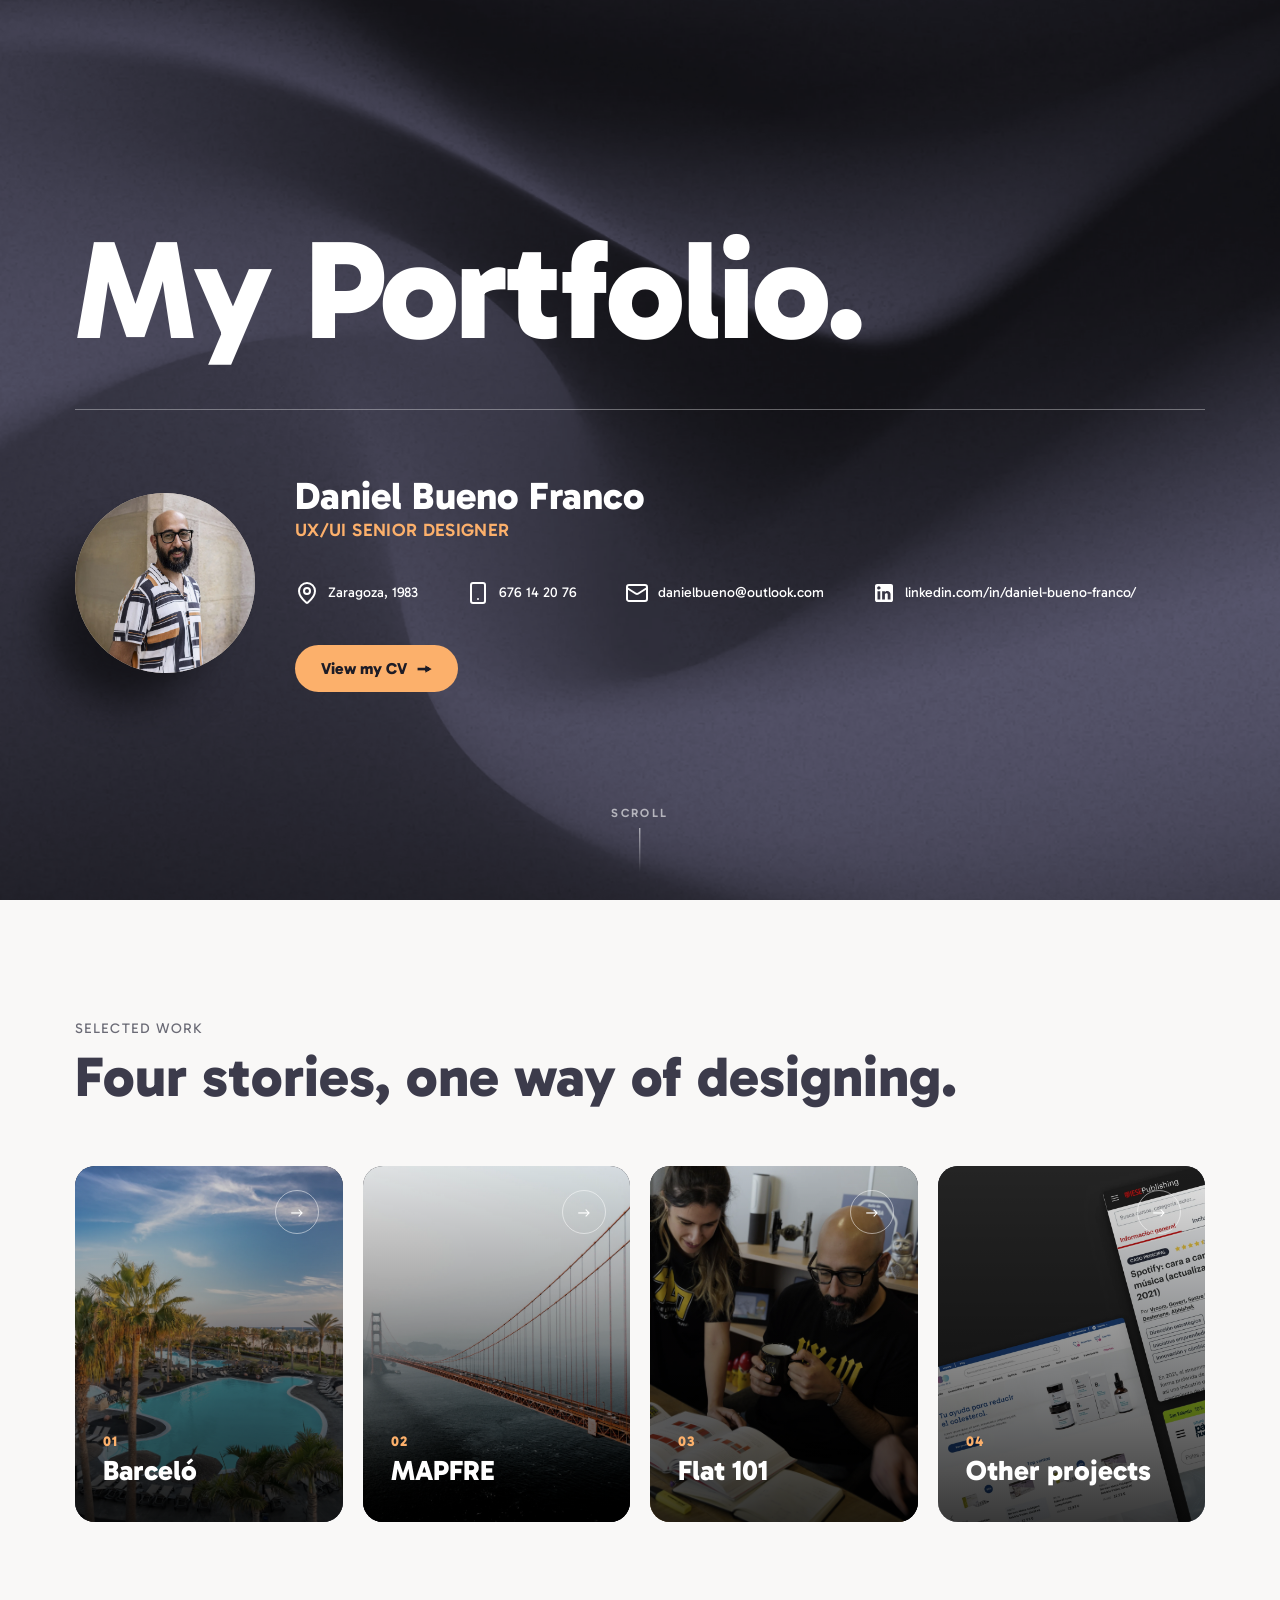
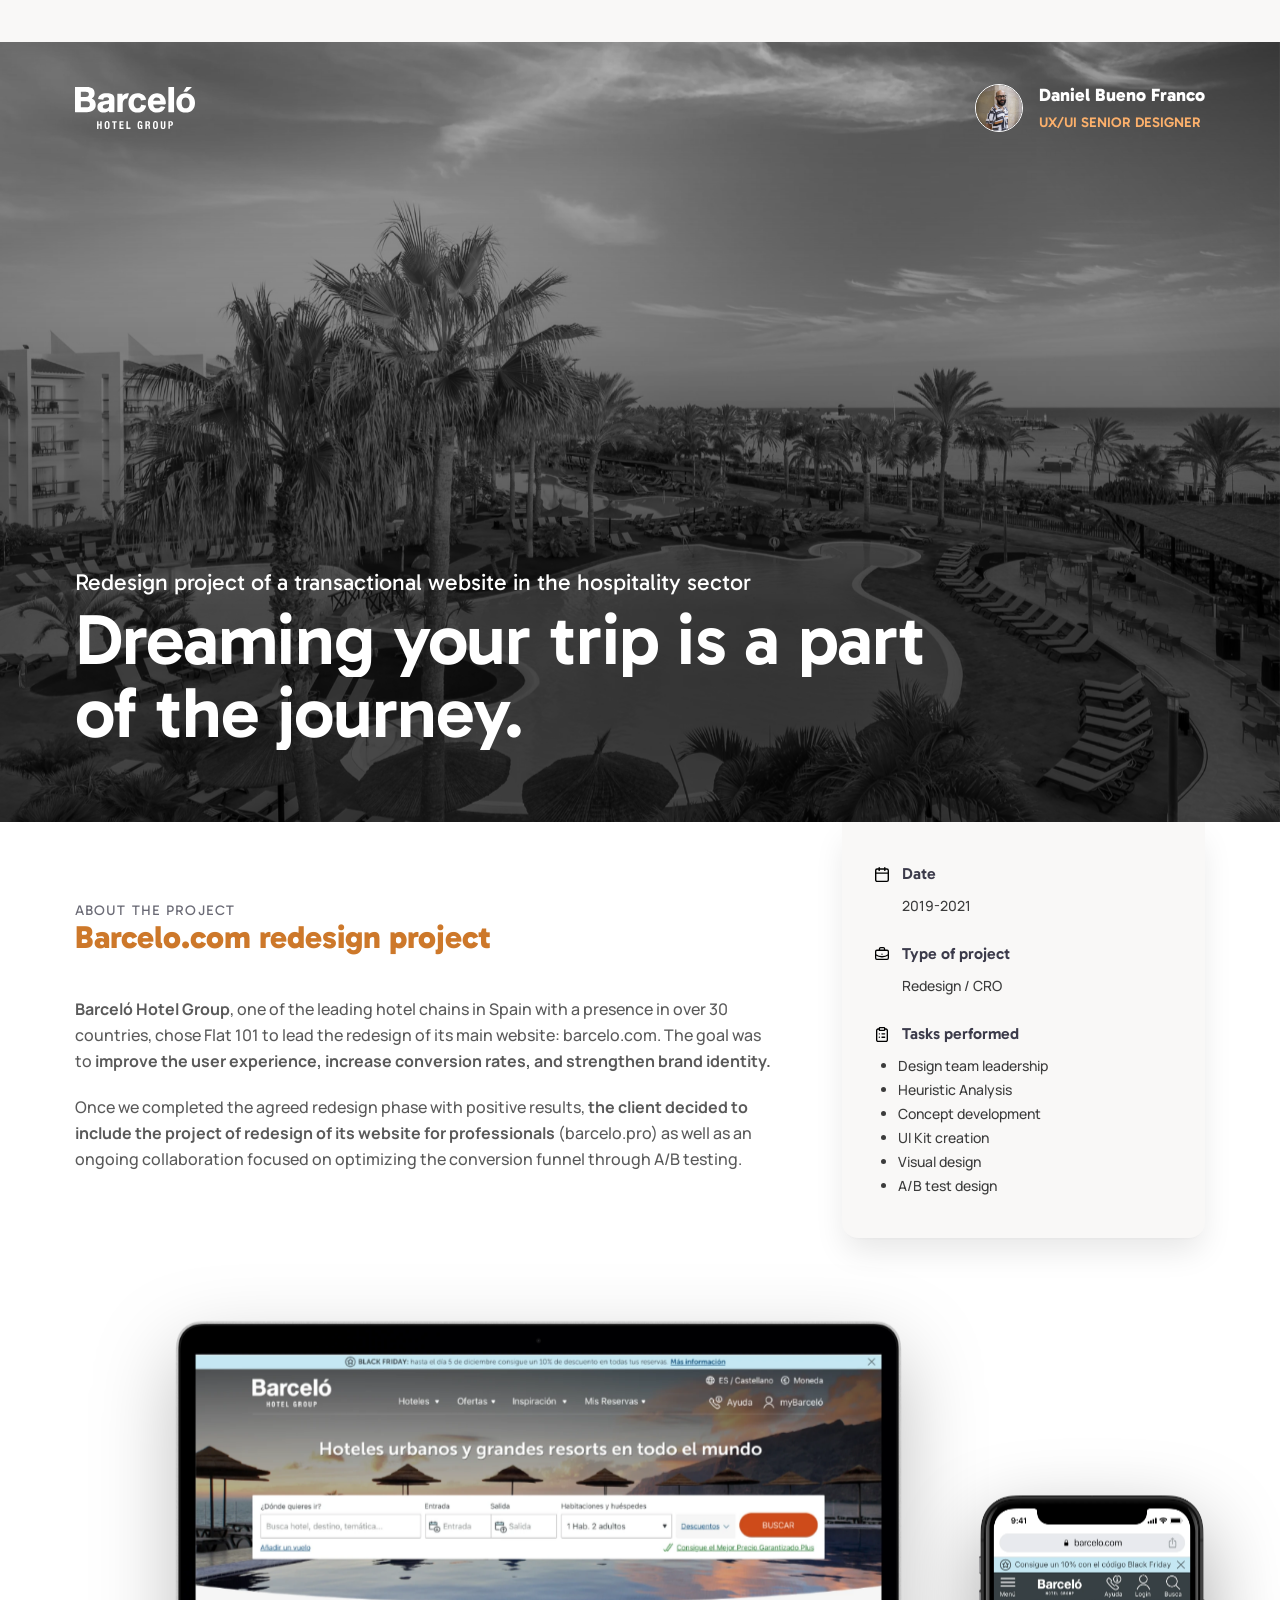
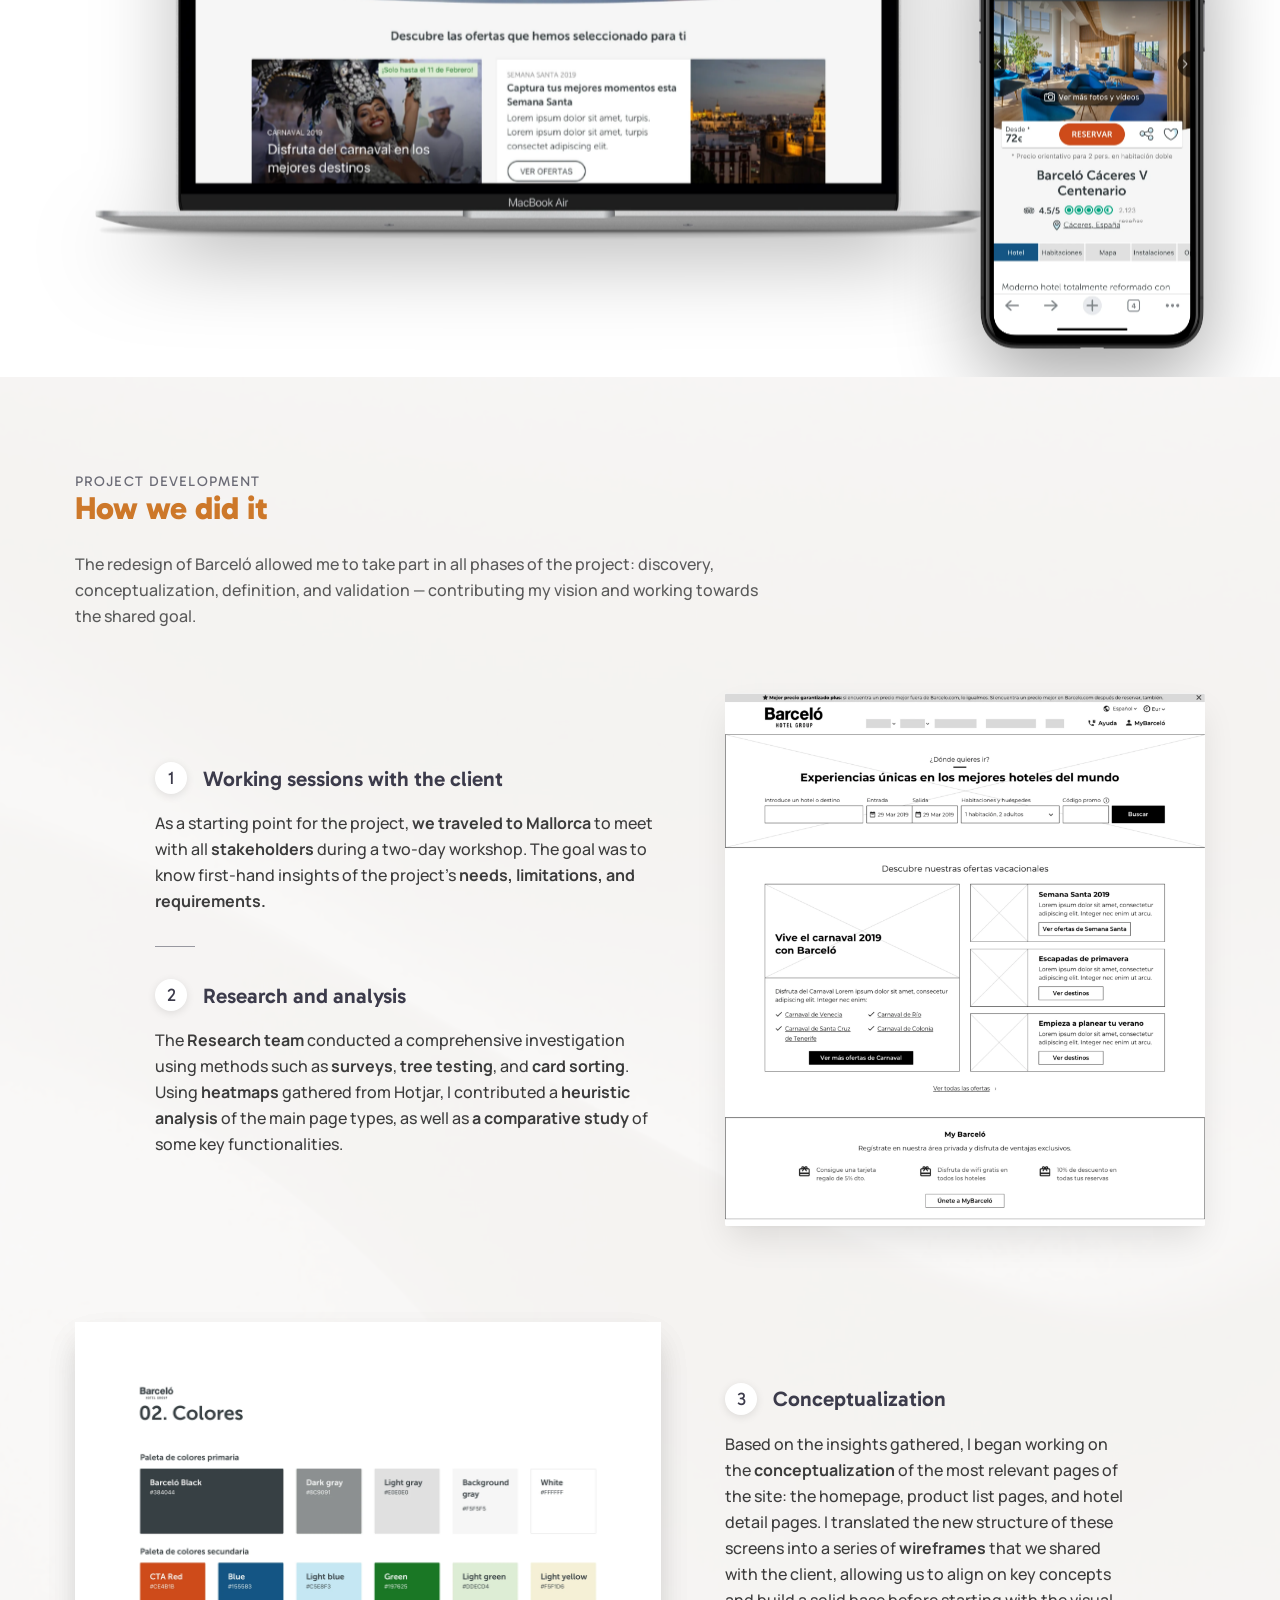
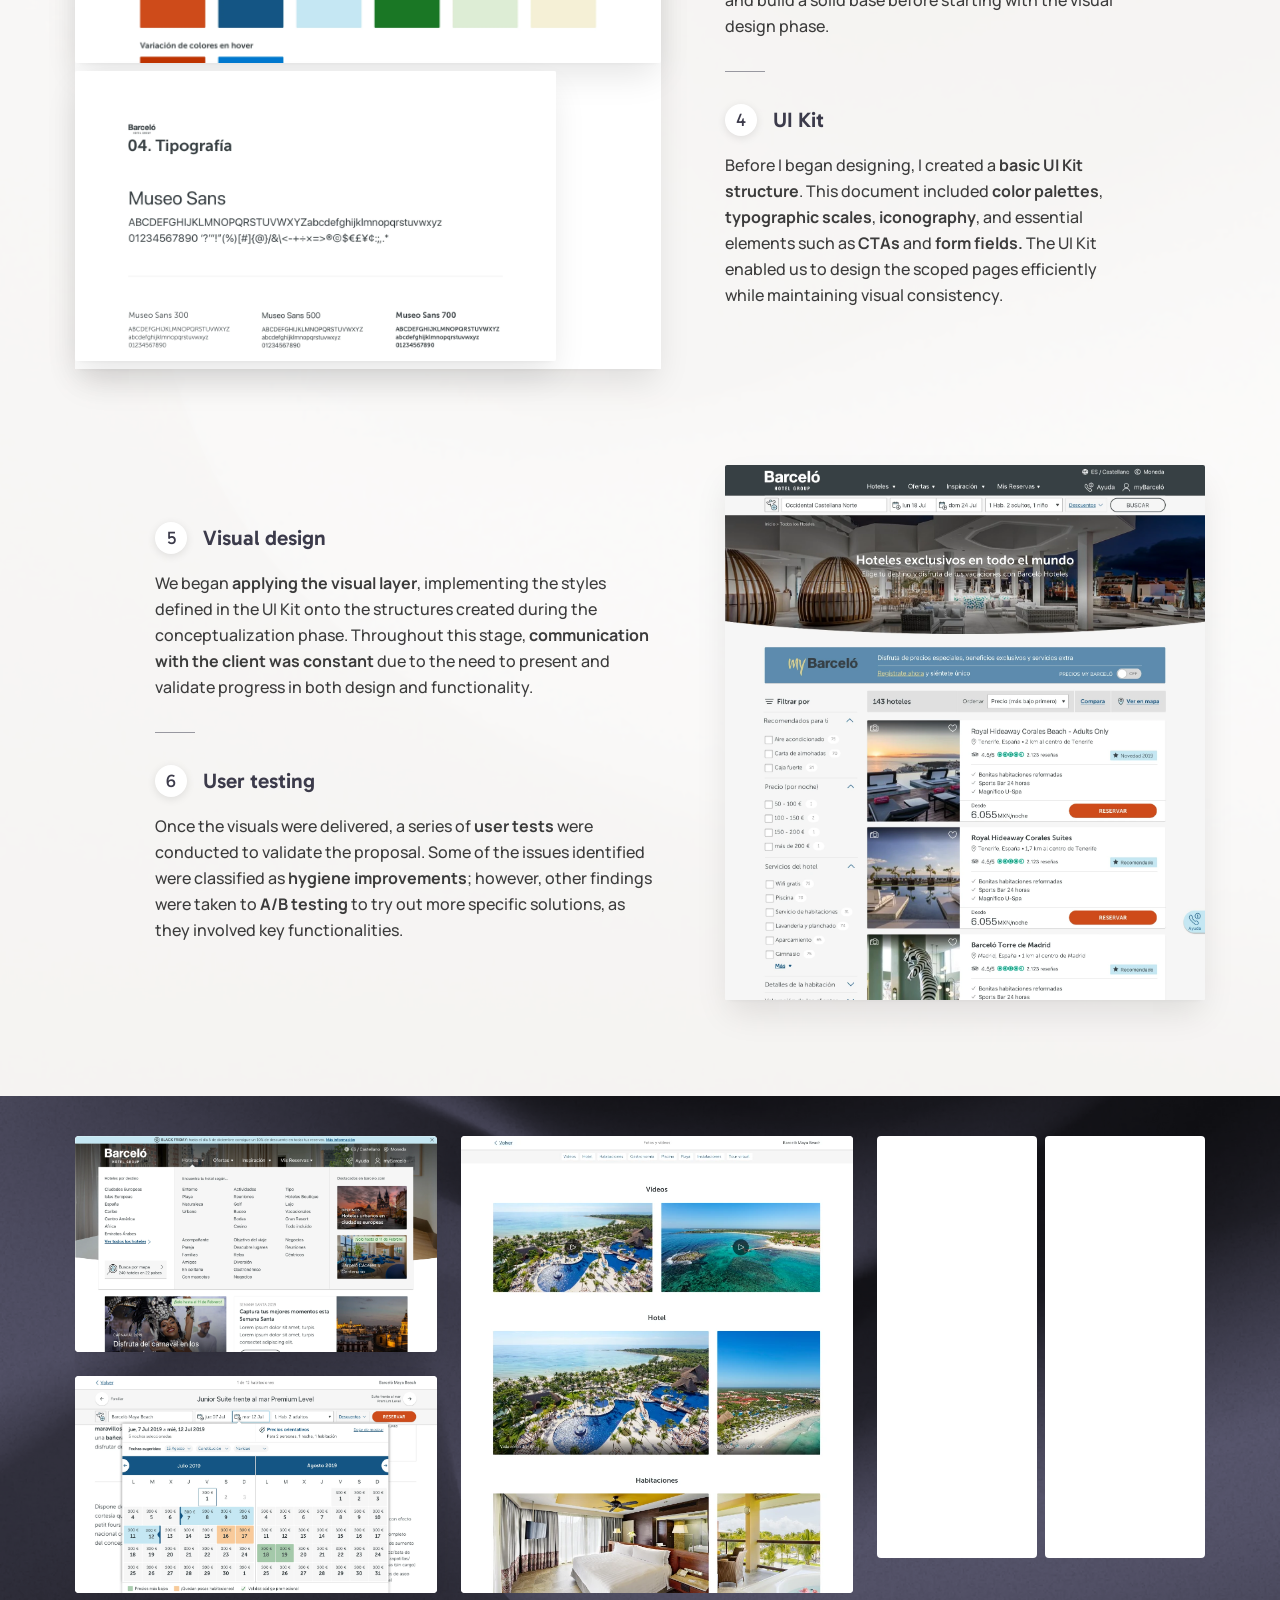
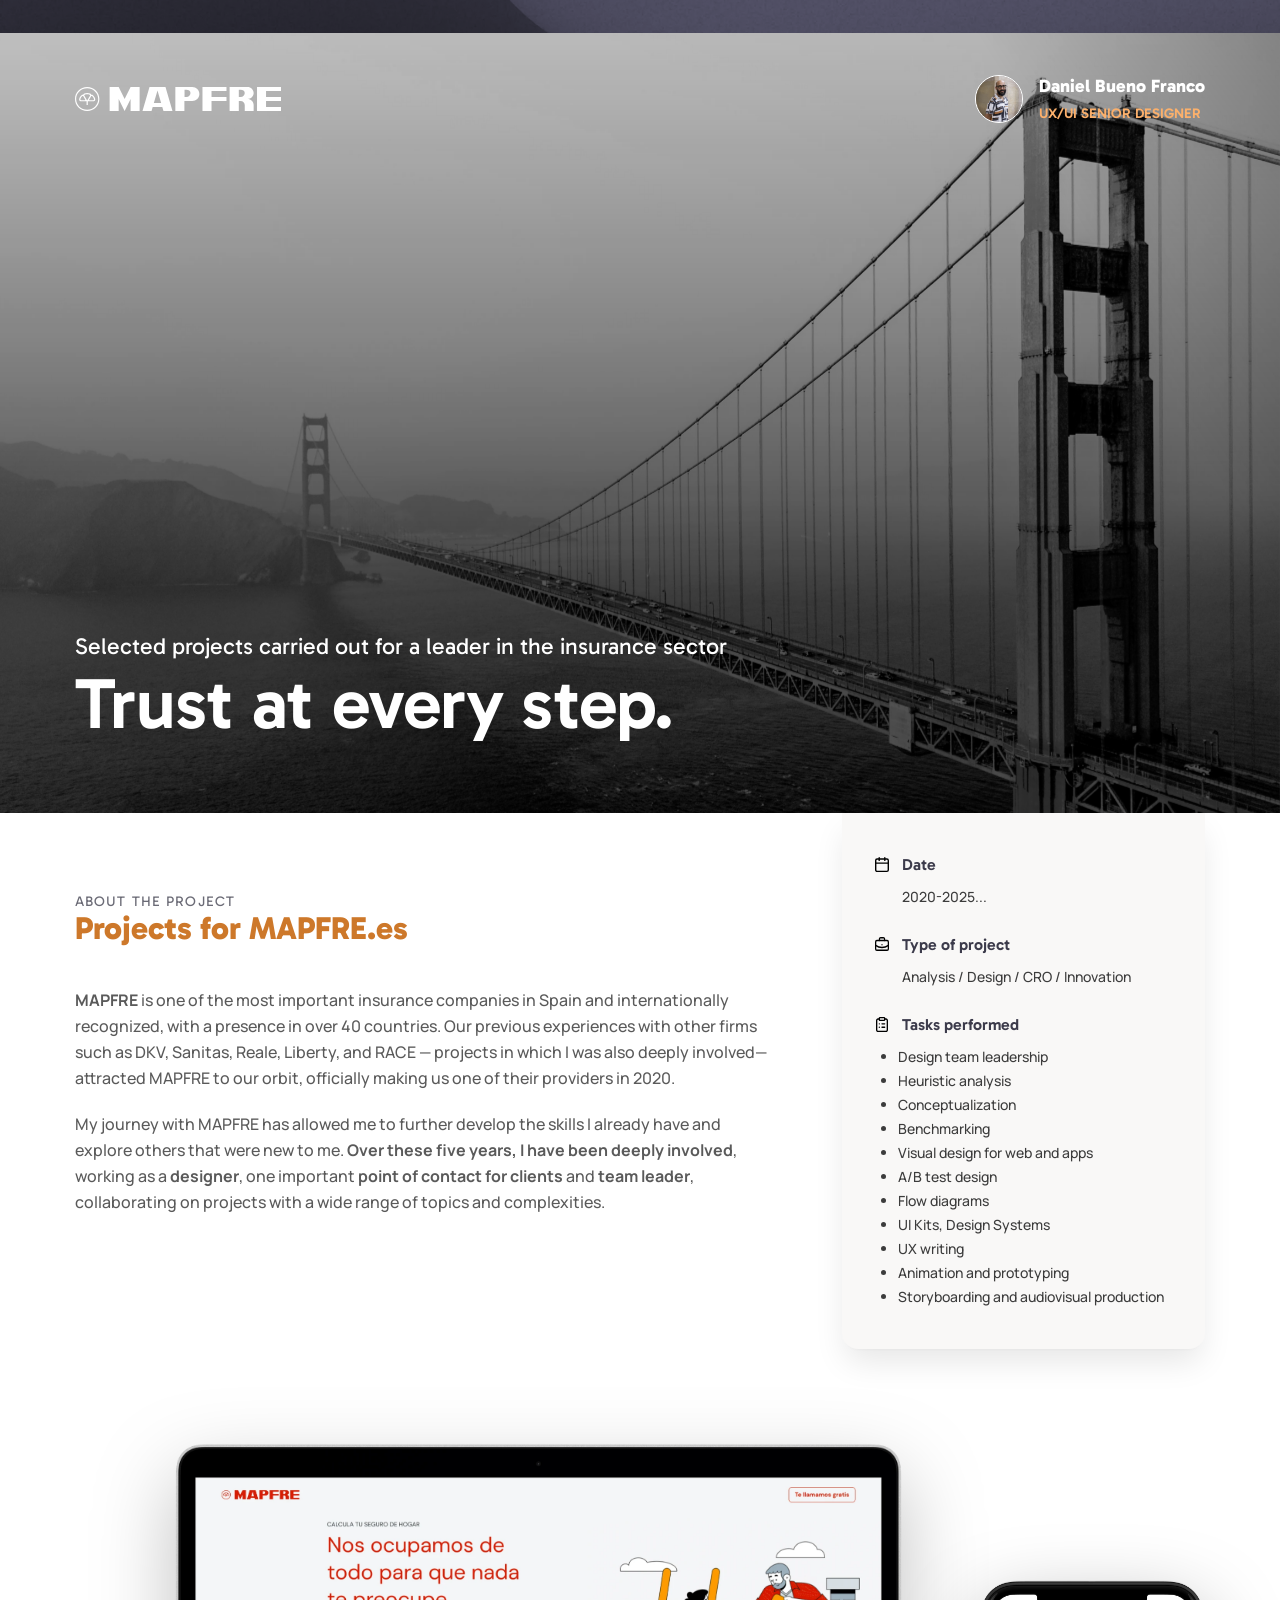
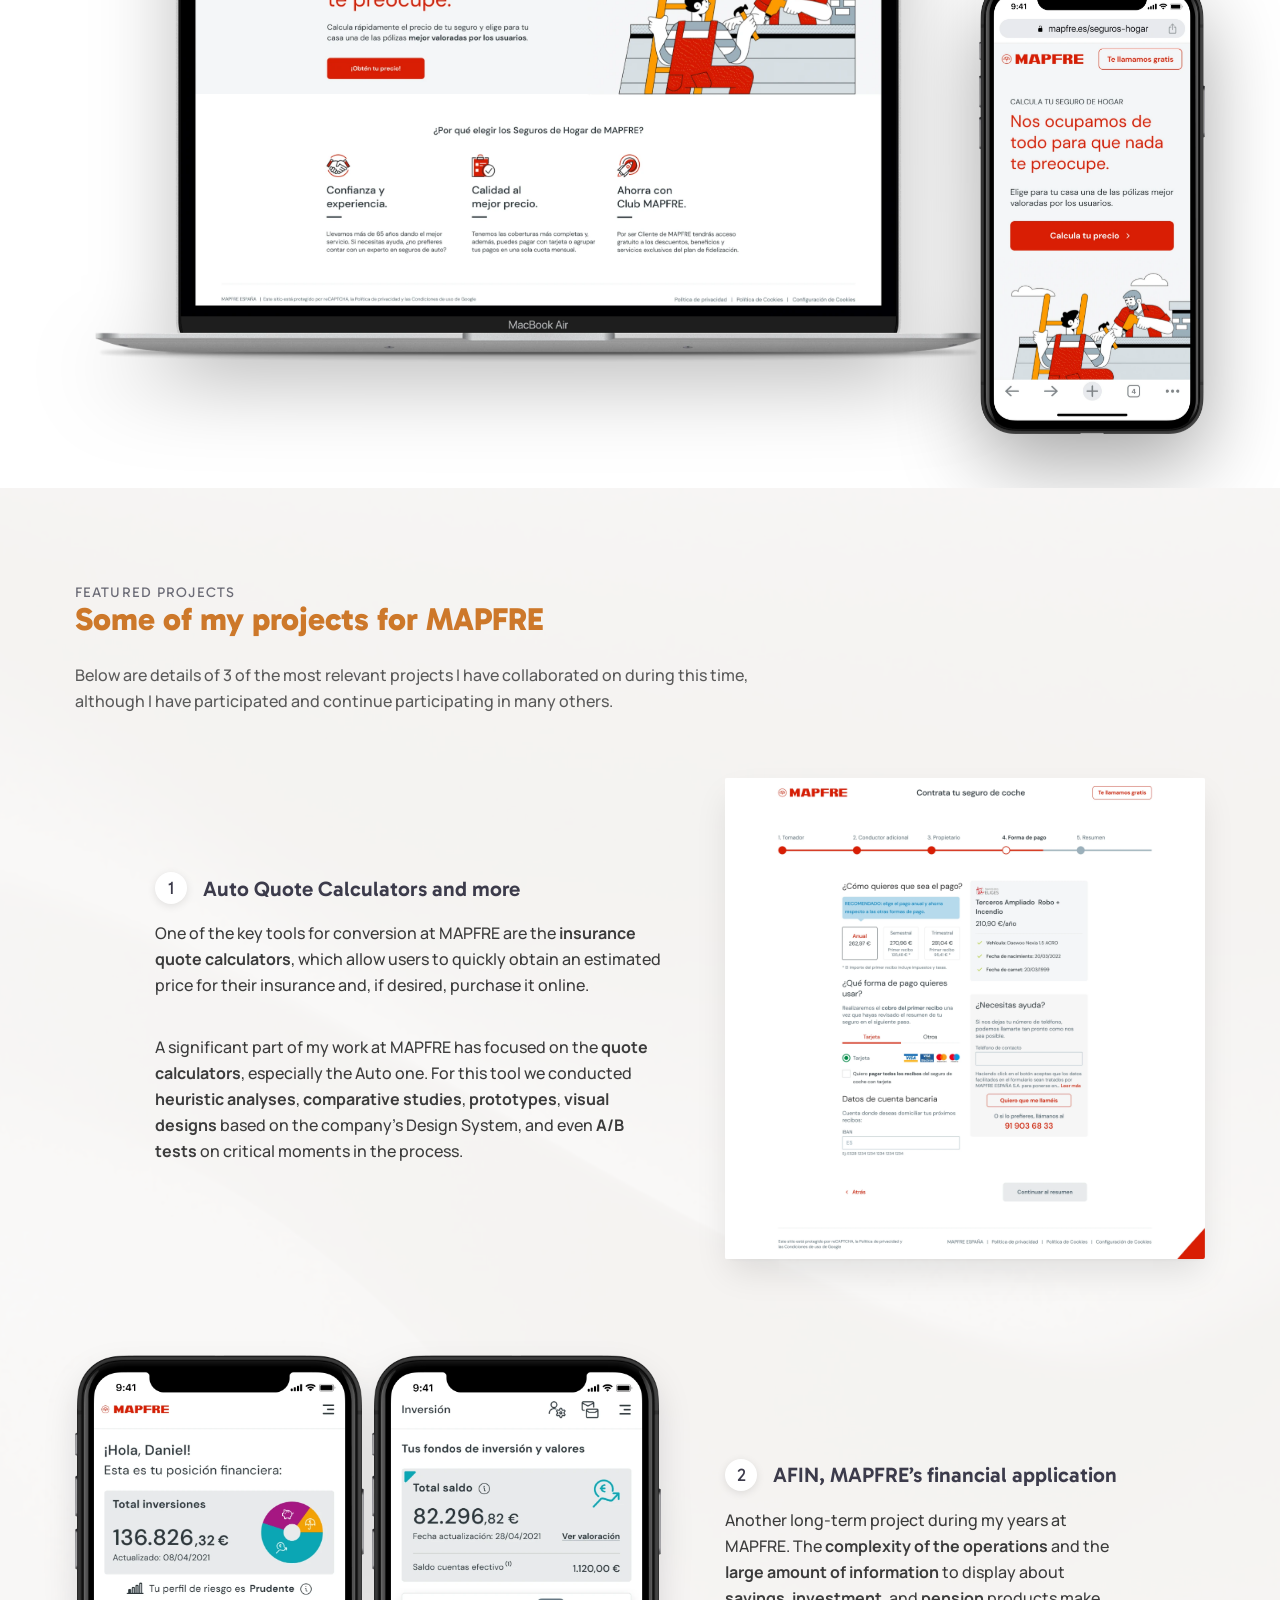
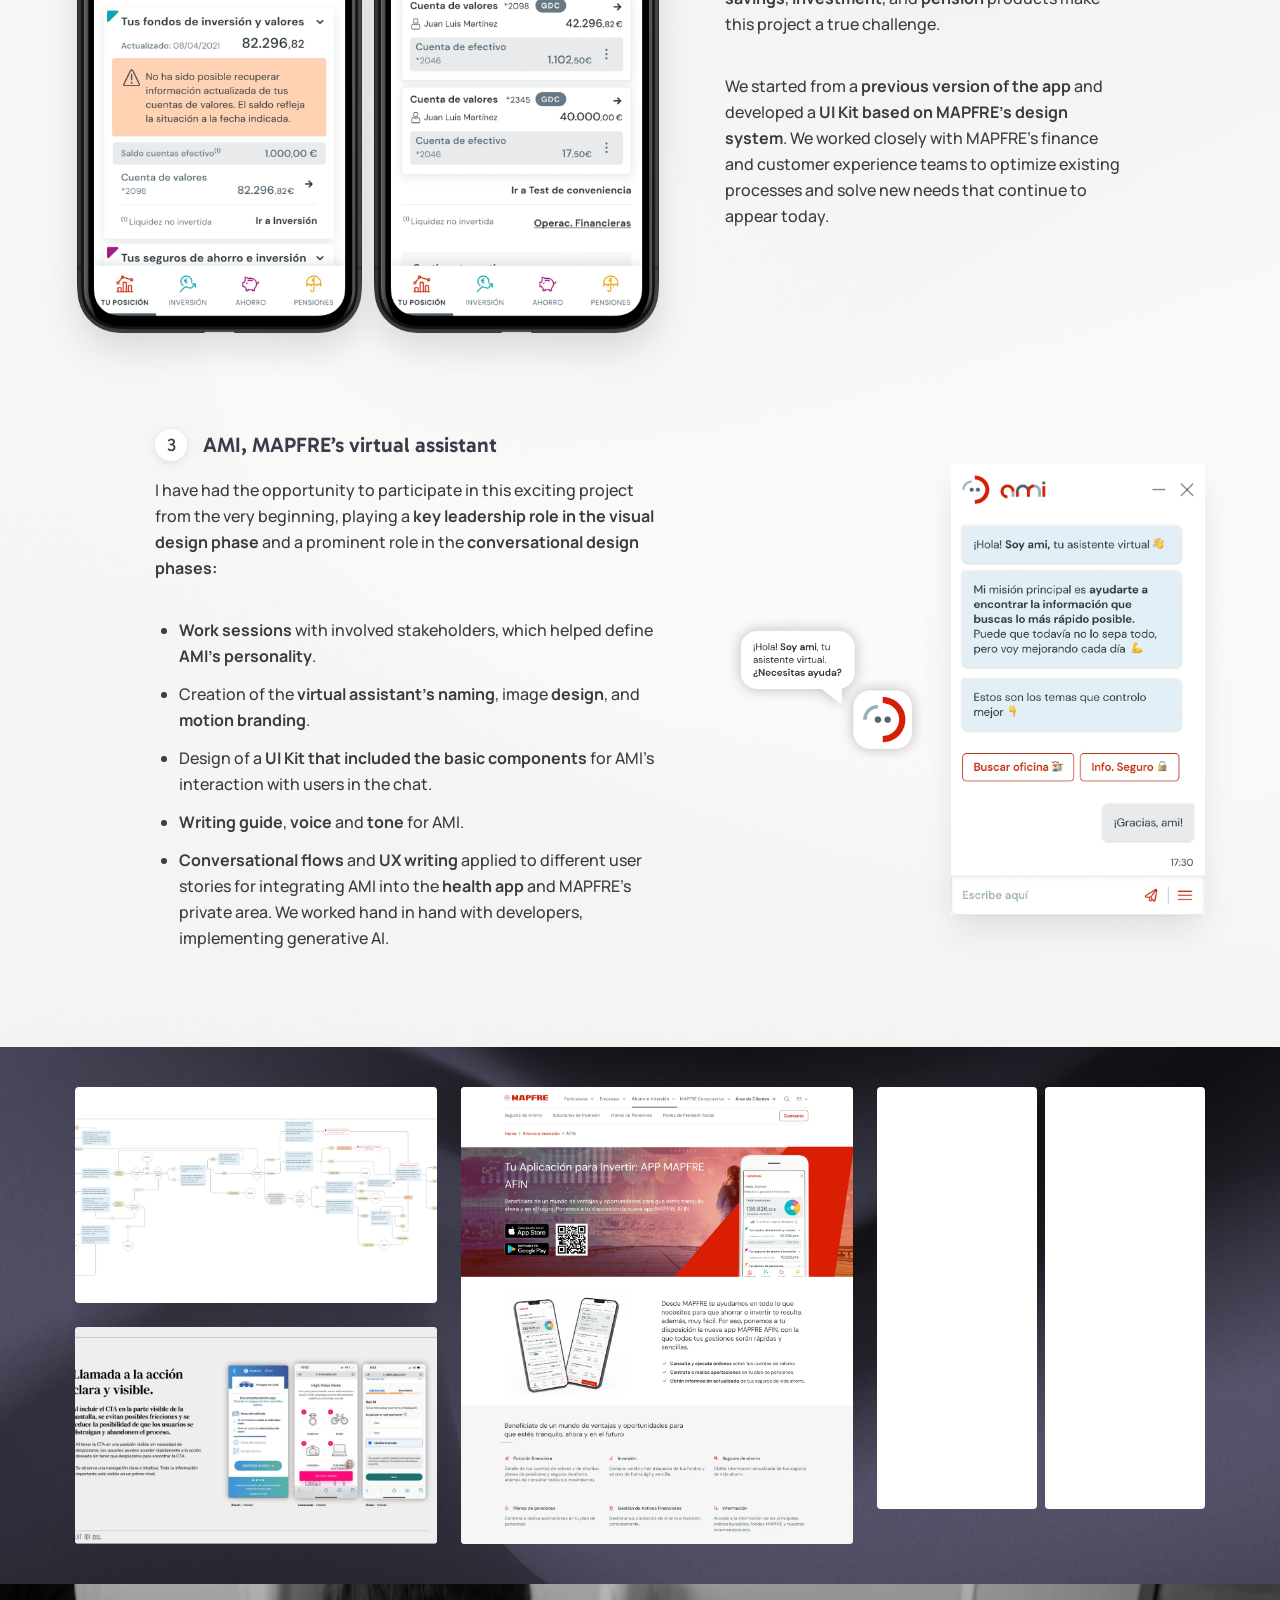
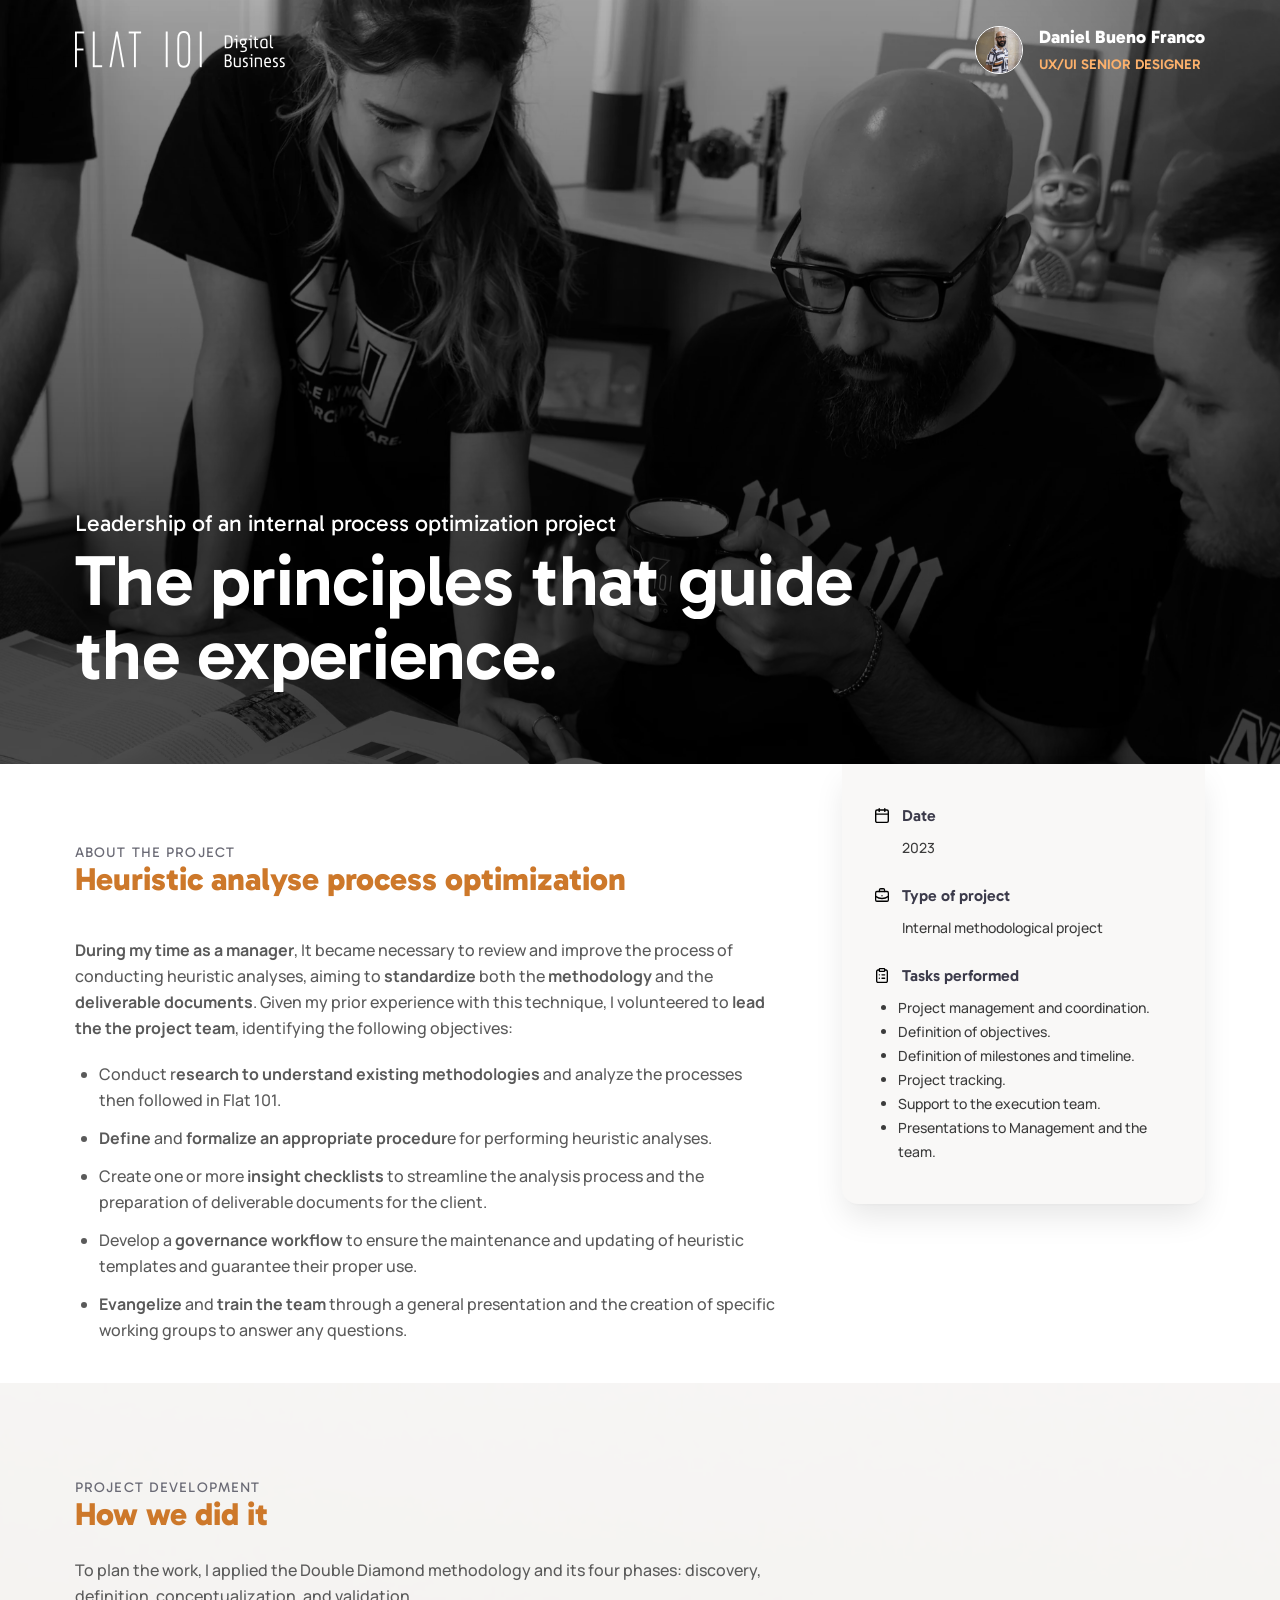
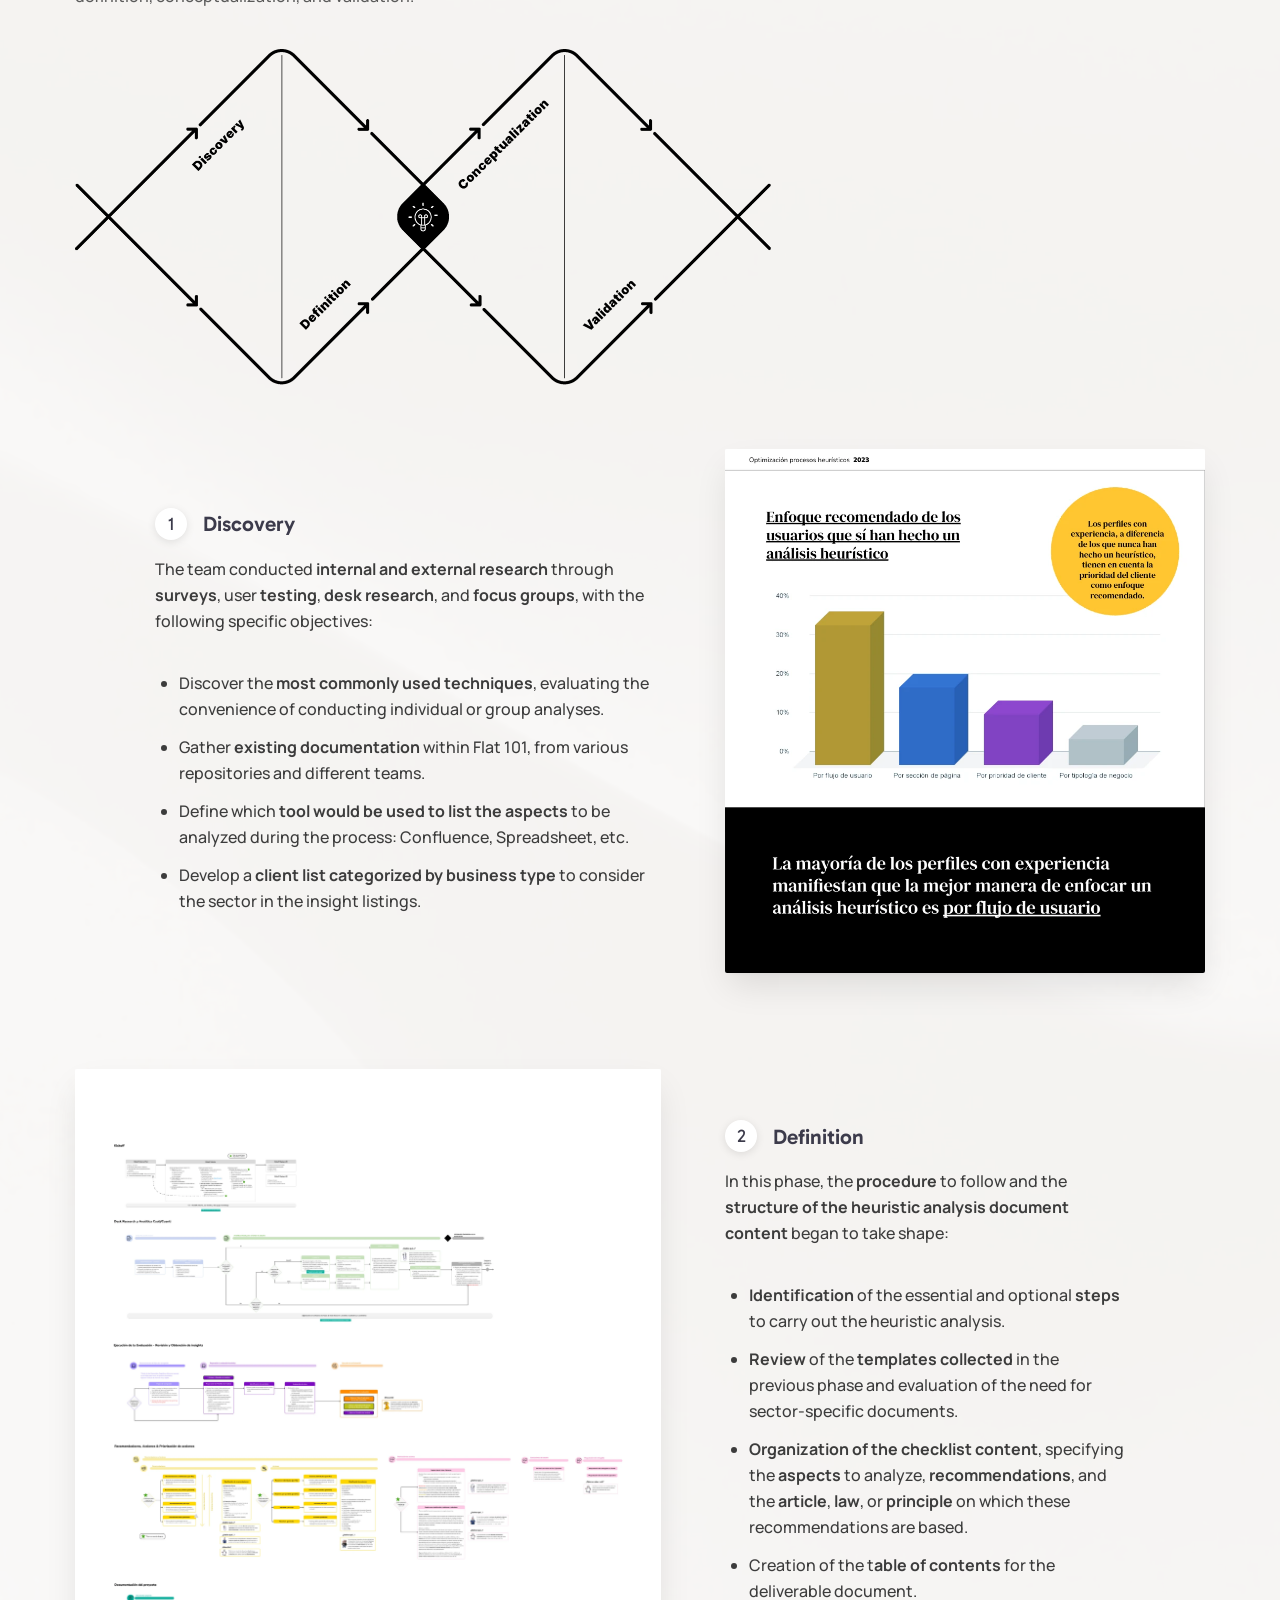
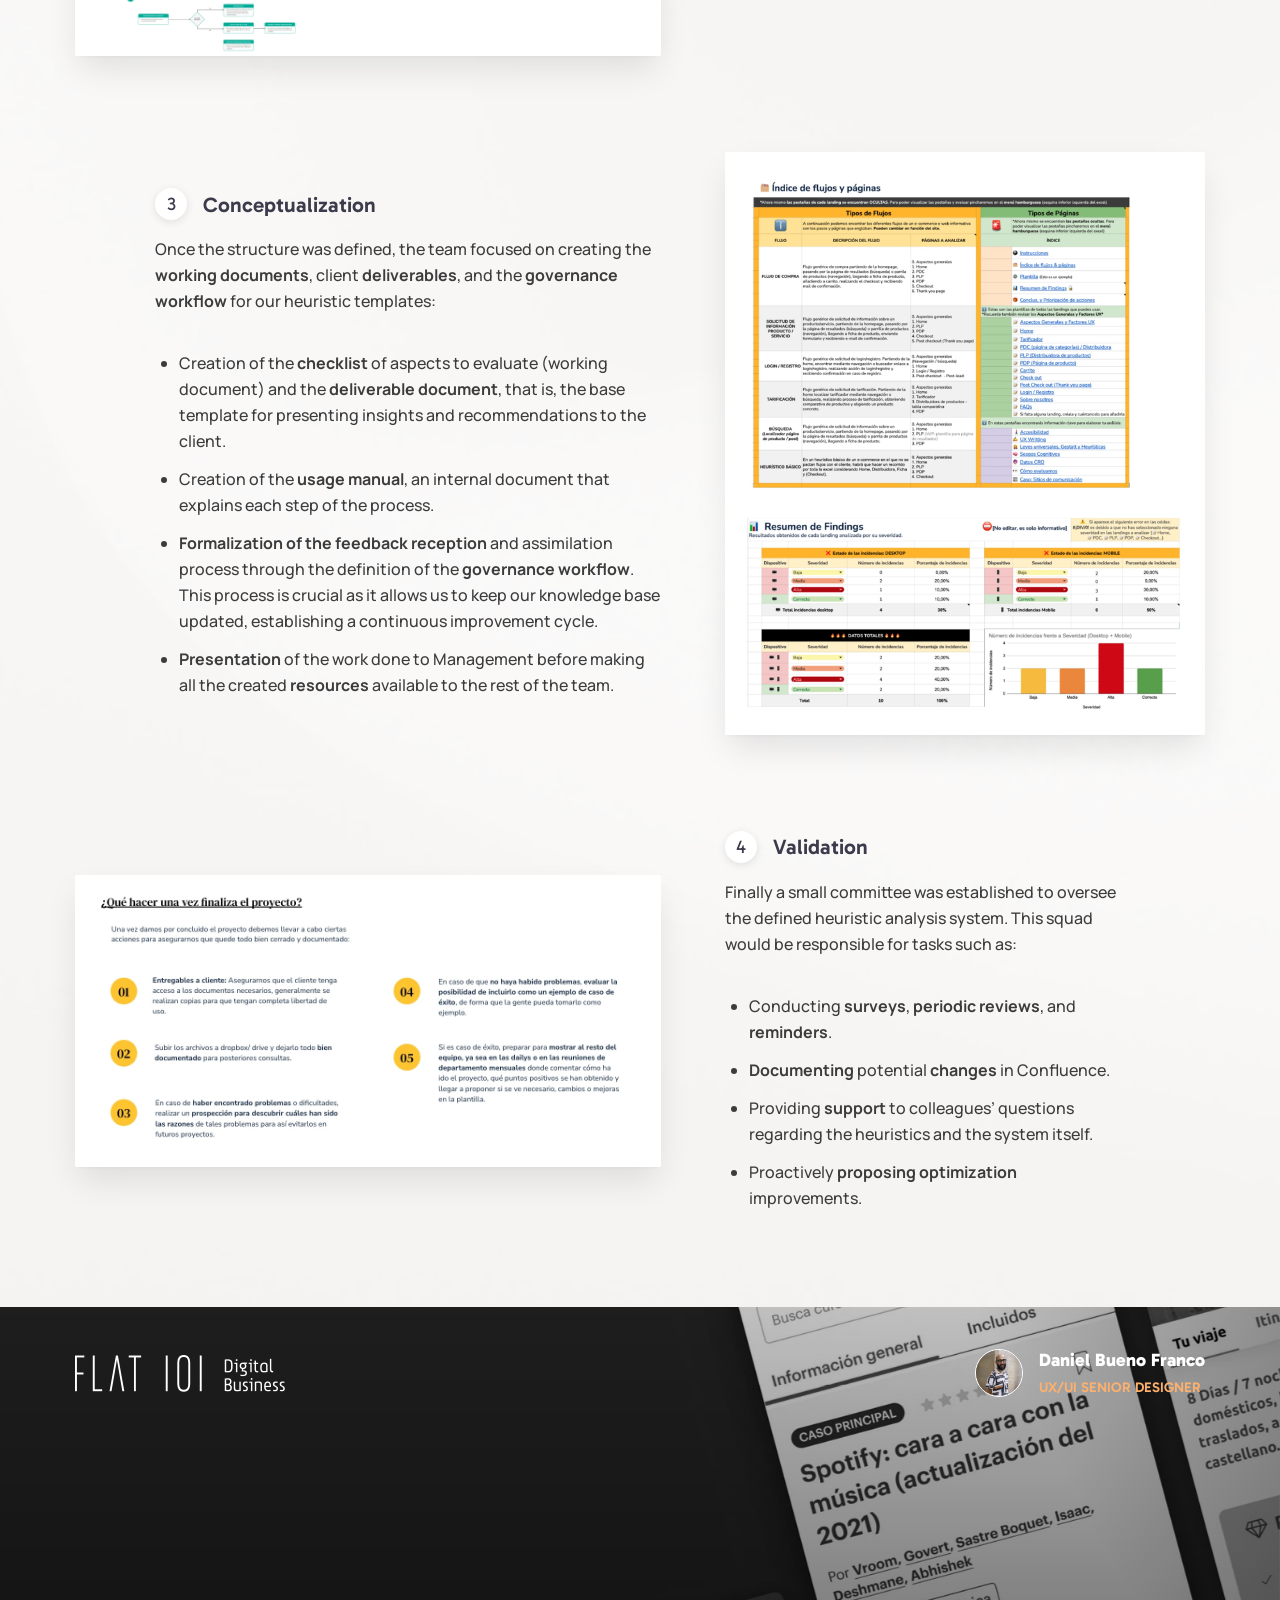
==== commit 553264bc: "Polish portfolio and CV: perf, a11y, SEO, lightbox, contact, mobile nav - Convert 56 PNG/JPG to WebP" ====
--- a/index.html
+++ b/index.html
@@ -1,475 +1,496 @@
 <!DOCTYPE html>
+
 <html lang="en">
 <head>
-  <meta charset="utf-8">
-  <meta name="viewport" content="width=device-width, initial-scale=1">
-  <title>Daniel Bueno Franco — UX/UI Senior Designer · Portfolio</title>
-  <meta name="description" content="Portfolio of Daniel Bueno Franco, UX/UI Senior Designer: Barceló, MAPFRE, Flat 101 and more.">
-  <link rel="preconnect" href="https://fonts.googleapis.com">
-  <link rel="preconnect" href="https://fonts.gstatic.com" crossorigin>
-  <link href="https://fonts.googleapis.com/css2?family=Gabarito:wght@400;600;800&family=Manrope:wght@500;700&display=swap" rel="stylesheet">
-  <link rel="stylesheet" href="css/styles.css">
+<meta charset="utf-8"/>
+<meta content="width=device-width, initial-scale=1" name="viewport"/>
+<title>Daniel Bueno Franco — UX/UI Senior Designer · Portfolio</title>
+<meta content="Portfolio of Daniel Bueno Franco, UX/UI Senior Designer: Barceló, MAPFRE, Flat 101 and more." name="description"/>
+<link href="https://danibgood-create.github.io/portfolio/" rel="canonical"/>
+<meta content="website" property="og:type"/>
+<meta content="https://danibgood-create.github.io/portfolio/" property="og:url"/>
+<meta content="Daniel Bueno Franco — UX/UI Senior Designer · Portfolio" property="og:title"/>
+<meta content="Selected UX/UI work for Barceló, MAPFRE, Cofares, Meliá, IESE, Pádel Nuestro and Alsa." property="og:description"/>
+<meta content="Daniel Bueno Franco — UX/UI Senior Designer · Portfolio" name="twitter:title"/>
+<meta content="Selected UX/UI work for Barceló, MAPFRE, Cofares, Meliá, IESE, Pádel Nuestro and Alsa." name="twitter:description"/>
+<meta content="Daniel Bueno Franco" name="author"/>
+<meta content="#3c3b4b" name="theme-color"/>
+<link href="assets/favicon.svg" rel="icon" type="image/svg+xml"/>
+<link href="assets/apple-touch-icon.png" rel="apple-touch-icon"/>
+<meta content="Daniel Bueno Franco" property="og:site_name"/>
+<meta content="en_US" property="og:locale"/>
+<meta content="es_ES" property="og:locale:alternate"/>
+<meta content="https://danibgood-create.github.io/portfolio/assets/og-image.jpg" property="og:image"/>
+<meta content="1200" property="og:image:width"/>
+<meta content="630" property="og:image:height"/>
+<meta content="Daniel Bueno Franco, UX/UI Senior Designer — My Portfolio" property="og:image:alt"/>
+<meta content="summary_large_image" name="twitter:card"/>
+<meta content="https://danibgood-create.github.io/portfolio/assets/og-image.jpg" name="twitter:image"/>
+<script type="application/ld+json">
+  {"@context":"https://schema.org","@type":"Person","name":"Daniel Bueno Franco","jobTitle":"UX/UI Senior Designer","url":"https://danibgood-create.github.io/portfolio/","email":"mailto:danielbueno@outlook.com","telephone":"+34676142076","address":{"@type":"PostalAddress","addressLocality":"Zaragoza","addressCountry":"ES"},"sameAs":["https://www.linkedin.com/in/daniel-bueno-franco/"]}
+  </script>
+<link href="https://fonts.googleapis.com" rel="preconnect"/>
+<link crossorigin="" href="https://fonts.gstatic.com" rel="preconnect"/>
+<link href="https://fonts.googleapis.com/css2?family=Gabarito:wght@400;600;800&amp;family=Manrope:wght@500;700&amp;display=swap" rel="stylesheet"/>
+<link href="css/styles.css" rel="stylesheet"/>
+<noscript><style>[data-reveal],.mask-line>span,.rule{opacity:1!important;transform:none!important}</style></noscript>
 </head>
 <body>
-  <div class="progress"></div>
-  <div class="glow"></div>
-
-  <nav class="side" aria-label="Project sections">
-    <ol>
-      <li><a href="#barcelo">Barceló</a></li>
-      <li><a href="#mapfre">MAPFRE</a></li>
-      <li><a href="#flat101">Flat 101</a></li>
-      <li><a href="#otros">Other projects</a></li>
-      <li class="cv"><a href="cv.html">My CV <span aria-hidden="true">→</span></a></li>
-    </ol>
-  </nav>
-
-  <!-- ================= HERO ================= -->
-  <header class="hero" id="top">
-    <div class="bg-layer"><img src="assets/common/hero-bg.png" alt=""></div>
-    <div class="hero-inner">
-      <h1><span class="mask-line"><span>My Portfolio.</span></span></h1>
-      <div class="rule"></div>
-      <div class="hero-card">
-        <div class="avatar" data-reveal="scale" style="--d:.5s"><img src="assets/common/danib.png" alt="Daniel Bueno Franco"></div>
-        <div class="hero-info">
-          <div class="who" data-reveal style="--d:.65s">
-            <h2>Daniel Bueno Franco</h2>
-            <p>UX/UI SENIOR DESIGNER</p>
-          </div>
-          <div class="contact" data-reveal style="--d:.8s">
-            <span class="magnetic"><img src="assets/common/icon-map-pin.svg" alt="">Zaragoza, 1983</span>
-            <a class="magnetic" href="tel:+34676142076"><img src="assets/common/icon-smartphone.svg" alt="">676 14 20 76</a>
-            <a class="magnetic" href="mailto:danielbueno@outlook.com"><img src="assets/common/icon-mail.svg" alt="">danielbueno@outlook.com</a>
-            <a class="magnetic" href="https://www.linkedin.com/in/daniel-bueno-franco/" target="_blank" rel="noopener"><img src="assets/common/icon-linkedin.svg" alt="">linkedin.com/in/daniel-bueno-franco/</a>
-          </div>
-          <a class="btn" href="cv.html" data-reveal style="--d:.95s">View my CV <span aria-hidden="true">→</span></a>
-        </div>
-      </div>
-    </div>
-    <div class="scroll-hint"><span>Scroll</span><i></i></div>
-  </header>
-
-  <!-- ================= INDEX ================= -->
-  <section class="index" id="index">
-    <div class="index-inner">
-      <p class="eyebrow" data-reveal>Selected work</p>
-      <h2 class="g h2" data-reveal style="--d:.1s">Four stories, one way of designing.</h2>
-      <div class="cards">
-        <a class="card" href="#barcelo" data-tilt="6" data-reveal style="--d:0s">
-          <img class="bg" src="assets/barcelo/hero.png" alt=""><span class="arrow">→</span>
-          <span class="no">01</span><h3>Barceló</h3><p>Redesign of a transactional website in the hospitality sector.</p>
-        </a>
-        <a class="card" href="#mapfre" data-tilt="6" data-reveal style="--d:.1s">
-          <img class="bg" src="assets/mapfre/hero.png" alt=""><span class="arrow">→</span>
-          <span class="no">02</span><h3>MAPFRE</h3><p>Selected projects carried out for a leader in the insurance sector.</p>
-        </a>
-        <a class="card" href="#flat101" data-tilt="6" data-reveal style="--d:.2s">
-          <img class="bg" src="assets/flat101/hero.png" alt=""><span class="arrow">→</span>
-          <span class="no">03</span><h3>Flat 101</h3><p>Leadership of an internal process optimization project.</p>
-        </a>
-        <a class="card" href="#otros" data-tilt="6" data-reveal style="--d:.3s">
-          <img class="bg" src="assets/otros/hero.png" alt=""><span class="arrow">→</span>
-          <span class="no">04</span><h3>Other projects</h3><p>Cofares, Meliá, IESE, Pádel Nuestro and Alsa.</p>
-        </a>
-      </div>
-    </div>
-  </section>
-
-  <!-- ================= BARCELÓ ================= -->
-  <section id="barcelo">
-    <div class="case-banner">
-      <div class="bg-layer"><img src="assets/barcelo/hero.png" alt=""></div>
-      <div class="firma">
-        <div class="logo-mask" role="img" aria-label="Barceló"></div>
-        <div class="me"><div class="mini"><img src="assets/common/danib.png" alt=""></div><div><b>Daniel Bueno Franco</b><small>UX/UI SENIOR DESIGNER</small></div></div>
-      </div>
-      <div class="titles">
-        <p class="sub" data-reveal>Redesign project of a transactional website in the hospitality sector</p>
-        <h2><span class="mask-line"><span>Dreaming your trip is a part</span></span><span class="mask-line" style="--d:.12s"><span>of the journey.</span></span></h2>
-      </div>
-    </div>
-
-    <div style="background:#fff">
-      <div class="summary">
-        <div class="ctx">
-          <div data-reveal><p class="eyebrow" style="text-transform:none">ABOUT THE PROJECT</p><h3 class="g h2">Barcelo.com redesign project</h3></div>
-          <div class="prose" data-reveal style="--d:.1s">
-            <p><strong>Barceló Hotel Group</strong>, one of the leading hotel chains in Spain with a presence in over 30 countries, chose Flat 101 to lead the redesign of its main website: barcelo.com. The goal was to <strong>improve the user experience, increase conversion rates, and strengthen brand identity.</strong></p>
-            <p>Once we completed the agreed redesign phase with positive results, <strong>the client decided to include the project of redesign of its website for professionals</strong> (barcelo.pro) as well as an ongoing collaboration focused on optimizing the conversion funnel through A/B testing.</p>
-          </div>
-        </div>
-        <aside class="facts" data-reveal="right" style="background:var(--paper)">
-          <div><h4><img src="assets/common/icon-calendar.svg" alt="">Date</h4><p>2019-2021</p></div>
-          <div><h4><img src="assets/common/icon-briefcase.svg" alt="">Type of project</h4><p>Redesign / CRO</p></div>
-          <div><h4><img src="assets/common/icon-clipboard.svg" alt="">Tasks performed</h4>
-            <ul><li>Design team leadership</li><li>Heuristic Analysis</li><li>Concept development</li><li>UI Kit creation</li><li>Visual design</li><li>A/B test design</li></ul></div>
-        </aside>
-      </div>
-      <div class="device">
-        <div class="device-stage">
-          <img class="main" data-speed="-.03" src="assets/barcelo/main.png" alt="Barcelo.com on laptop">
-          <img class="phone" data-speed=".06" src="assets/barcelo/mobile.png" alt="Barcelo.com on mobile">
-        </div>
-      </div>
-    </div>
-
-    <div class="process">
-      <div class="tex"><img src="assets/common/texture.png" alt=""></div>
-      <div class="process-inner">
-        <div class="process-head" data-reveal>
-          <p class="eyebrow" style="text-transform:none">PROJECT DEVELOPMENT</p><h3 class="g h2">How we did it</h3>
-          <p class="prose-lead">The redesign of Barceló allowed me to take part in all phases of the project: discovery, conceptualization, definition, and validation — contributing my vision and working towards the shared goal.</p>
-        </div>
-        <div class="steps">
-          <div class="row">
-            <div class="txt" data-reveal="left">
-              <div class="step prose dark"><h3><i>1</i>Working sessions with the client</h3>
-                <p>As a starting point for the project, <strong>we traveled to Mallorca</strong> to meet with all <strong>stakeholders</strong> during a two-day workshop. The goal was to know first-hand insights of the project’s <strong>needs, limitations, and requirements.</strong></p></div>
-              <div class="sep"></div>
-              <div class="step prose dark"><h3><i>2</i>Research and analysis</h3>
-                <p>The <strong>Research team</strong> conducted a comprehensive investigation using methods such as <strong>surveys</strong>, <strong>tree testing</strong>, and <strong>card sorting</strong>.<br>Using <strong>heatmaps</strong> gathered from Hotjar, I contributed a <strong>heuristic analysis</strong> of the main page types, as well as <strong>a comparative study</strong> of some key functionalities.</p></div>
-            </div>
-            <div class="shot scroll-shot" style="aspect-ratio:473/525" data-reveal="right"><img src="assets/barcelo/research.png" alt="Research deliverables"></div>
-          </div>
-
-          <div class="row flip">
-            <div class="txt" data-reveal="right">
-              <div class="step prose dark"><h3><i>3</i>Conceptualization</h3>
-                <p>Based on the insights gathered, I began working on the <strong>conceptualization</strong> of the most relevant pages of the site: the homepage, product list pages, and hotel detail pages. I translated the new structure of these screens into a series of <strong>wireframes</strong> that we shared with the client, allowing us to align on key concepts and build a solid base before starting with the visual design phase.</p></div>
-              <div class="sep"></div>
-              <div class="step prose dark"><h3><i>4</i>UI Kit</h3>
-                <p>Before I began designing, I created a <strong>basic UI Kit structure</strong>. This document included <strong>color palettes</strong>, <strong>typographic scales</strong>, <strong>iconography</strong>, and essential elements such as <strong>CTAs</strong> and <strong>form fields.</strong> The UI Kit enabled us to design the scoped pages efficiently while maintaining visual consistency.</p></div>
-            </div>
-            <div class="stack" data-reveal="left" data-tilt="4">
-              <div class="shot" style="aspect-ratio:387/225"><img src="assets/barcelo/wire-1.png" alt="Wireframes"></div>
-              <div class="shot" style="aspect-ratio:389/235;width:82%"><img src="assets/barcelo/wire-2.png" alt="UI Kit"></div>
-            </div>
-          </div>
-
-          <div class="row">
-            <div class="txt" data-reveal="left">
-              <div class="step prose dark"><h3><i>5</i>Visual design</h3>
-                <p>We began <strong>applying the visual layer</strong>, implementing the styles defined in the UI Kit onto the structures created during the conceptualization phase. Throughout this stage, <strong>communication with the client was constant</strong> due to the need to present and validate progress in both design and functionality.</p></div>
-              <div class="sep"></div>
-              <div class="step prose dark"><h3><i>6</i>User testing</h3>
-                <p>Once the visuals were delivered, a series of <strong>user tests</strong> were conducted to validate the proposal. Some of the issues identified were classified as <strong>hygiene improvements</strong>; however, other findings were taken to <strong>A/B testing</strong> to try out more specific solutions, as they involved key functionalities.</p></div>
-            </div>
-            <div class="shot scroll-shot" style="aspect-ratio:473/527" data-reveal="right"><img src="assets/barcelo/visual.png" alt="Visual design"></div>
-          </div>
-        </div>
-      </div>
-    </div>
-
-    <div class="strip">
-      <div class="tex"><img src="assets/common/texture.png" alt=""></div>
-      <div class="strip-inner" data-reveal>
-        <div class="col"><div class="shot"><img src="assets/barcelo/foot-1.png" alt=""></div><div class="shot"><img src="assets/barcelo/foot-2.png" alt=""></div></div>
-        <div class="tile"><img src="assets/barcelo/foot-3.png" alt=""></div>
-        <div class="pair"><div class="tile"><img src="assets/barcelo/foot-4.png" alt=""></div><div class="tile"><img src="assets/barcelo/foot-5.png" alt=""></div></div>
-      </div>
-    </div>
-  </section>
-
-  <!-- ================= MAPFRE ================= -->
-  <section id="mapfre">
-    <div class="case-banner">
-      <div class="bg-layer"><img src="assets/mapfre/hero.png" alt="" style="object-position:50% 38%"></div>
-      <div class="firma">
-        <img class="logo" style="height:24px;max-width:206px" src="assets/mapfre/logo.svg" alt="MAPFRE">
-        <div class="me"><div class="mini"><img src="assets/common/danib.png" alt=""></div><div><b>Daniel Bueno Franco</b><small>UX/UI SENIOR DESIGNER</small></div></div>
-      </div>
-      <div class="titles">
-        <p class="sub" data-reveal>Selected projects carried out for a leader in the insurance sector</p>
-        <h2><span class="mask-line"><span>Trust at every step.</span></span></h2>
-      </div>
-    </div>
-
-    <div style="background:#fff">
-      <div class="summary">
-        <div class="ctx">
-          <div data-reveal><p class="eyebrow" style="text-transform:none">ABOUT THE PROJECT</p><h3 class="g h2">Projects for MAPFRE.es</h3></div>
-          <div class="prose" data-reveal style="--d:.1s">
-            <p><strong>MAPFRE</strong> is one of the most important insurance companies in Spain and internationally recognized, with a presence in over 40 countries. Our previous experiences with other firms such as DKV, Sanitas, Reale, Liberty, and RACE — projects in which I was also deeply involved— attracted MAPFRE to our orbit, officially making us one of their providers in 2020.</p>
-            <p>My journey with MAPFRE has allowed me to further develop the skills I already have and explore others that were new to me. <strong>Over these five years, I have been deeply involved</strong>, working as a <strong>designer</strong>, one important <strong>point of contact for clients</strong> and <strong>team leader</strong>, collaborating on projects with a wide range of topics and complexities.</p>
-          </div>
-        </div>
-        <aside class="facts" data-reveal="right" style="background:var(--paper)">
-          <div><h4><img src="assets/common/icon-calendar.svg" alt="">Date</h4><p>2020-2025...</p></div>
-          <div><h4><img src="assets/common/icon-briefcase.svg" alt="">Type of project</h4><p>Analysis / Design / CRO / Innovation</p></div>
-          <div><h4><img src="assets/common/icon-clipboard.svg" alt="">Tasks performed</h4>
-            <ul><li>Design team leadership</li><li>Heuristic analysis</li><li>Conceptualization</li><li>Benchmarking</li><li>Visual design for web and apps</li><li>A/B test design</li><li>Flow diagrams</li><li>UI Kits, Design Systems</li><li>UX writing</li><li>Animation and prototyping</li><li>Storyboarding and audiovisual production</li></ul></div>
-        </aside>
-      </div>
-      <div class="device">
-        <div class="device-stage">
-          <img class="main" data-speed="-.03" src="assets/mapfre/main.png" alt="MAPFRE on laptop">
-          <img class="phone" data-speed=".06" src="assets/mapfre/mobile.png" alt="MAPFRE on mobile">
-        </div>
-      </div>
-    </div>
-
-    <div class="process">
-      <div class="tex"><img src="assets/common/texture.png" alt=""></div>
-      <div class="process-inner">
-        <div class="process-head" data-reveal>
-          <p class="eyebrow" style="text-transform:none">FEATURED PROJECTS</p><h3 class="g h2">Some of my projects for MAPFRE</h3>
-          <p class="prose-lead">Below are details of 3 of the most relevant projects I have collaborated on during this time, although I have participated and continue participating in many others.</p>
-        </div>
-        <div class="steps">
-          <div class="row">
-            <div class="txt" data-reveal="left">
-              <div class="step prose dark"><h3><i>1</i>Auto Quote Calculators and more</h3>
-                <p>One of the key tools for conversion at MAPFRE are the <strong>insurance quote calculators</strong>, which allow users to quickly obtain an estimated price for their insurance and, if desired, purchase it online.</p>
-                <p>A significant part of my work at MAPFRE has focused on the <strong>quote calculators</strong>, especially the Auto one. For this tool we conducted <strong>heuristic analyses</strong>, <strong>comparative studies</strong>, <strong>prototypes</strong>, <strong>visual designs</strong> based on the company’s Design System, and even <strong>A/B tests</strong> on critical moments in the process.</p></div>
-            </div>
-            <div class="shot" style="aspect-ratio:470/471" data-reveal="right"><img src="assets/mapfre/calc.png" alt="Auto quote calculator" style="object-position:top"></div>
-          </div>
-
-          <div class="row flip">
-            <div class="txt" data-reveal="right">
-              <div class="step prose dark"><h3><i>2</i>AFIN, MAPFRE’s financial application</h3>
-                <p>Another long-term project during my years at MAPFRE. The <strong>complexity of the operations</strong> and the <strong>large amount of information</strong> to display about <strong>savings</strong>, <strong>investment</strong>, and <strong>pension</strong> products make this project a true challenge.</p>
-                <p>We started from a <strong>previous version of the app</strong> and developed a <strong>UI Kit based on MAPFRE’s design system</strong>. We worked closely with MAPFRE’s finance and customer experience teams to optimize existing processes and solve new needs that continue to appear today.</p></div>
-            </div>
-            <div class="duo" style="filter:drop-shadow(0 16px 16px rgba(12,12,13,.12))" data-reveal="left">
-              <div class="shot" data-tilt="8"><img src="assets/mapfre/afin-1.png" alt="AFIN"></div>
-              <div class="shot" data-tilt="8"><img src="assets/mapfre/afin-2.png" alt="AFIN"></div>
-            </div>
-          </div>
-
-          <div class="row">
-            <div class="txt" data-reveal="left">
-              <div class="step prose dark"><h3><i>3</i>AMI, MAPFRE’s virtual assistant</h3>
-                <p>I have had the opportunity to participate in this exciting project from the very beginning, playing a <strong>key leadership role in the visual design phase</strong> and a prominent role in the <strong>conversational design phases:</strong></p>
-                <ul>
-                  <li><strong>Work sessions</strong> with involved stakeholders, which helped define <strong>AMI’s personality</strong>.</li>
-                  <li>Creation of the <strong>virtual assistant’s naming</strong>, image <strong>design</strong>, and <strong>motion branding</strong>.</li>
-                  <li>Design of a <strong>UI Kit that included the basic components</strong> for AMI’s interaction with users in the chat.</li>
-                  <li><strong>Writing guide</strong>, <strong>voice</strong> and <strong>tone</strong> for AMI.</li>
-                  <li><strong>Conversational flows</strong> and <strong>UX writing</strong> applied to different user stories for integrating AMI into the <strong>health app</strong> and MAPFRE’s private area. We worked hand in hand with developers, implementing generative AI.</li>
-                </ul></div>
-            </div>
-            <div style="display:flex;gap:24px;align-items:center" data-reveal="right">
-              <img src="assets/mapfre/ami-1.png" alt="AMI chat" style="width:42%;height:auto">
-              <div class="shot contain" style="flex:1;aspect-ratio:265/470"><img src="assets/mapfre/ami-2.png" alt="AMI on mobile"></div>
-            </div>
-          </div>
-        </div>
-      </div>
-    </div>
-
-    <div class="strip">
-      <div class="tex"><img src="assets/common/texture.png" alt=""></div>
-      <div class="strip-inner" data-reveal>
-        <div class="col"><div class="shot"><img src="assets/mapfre/foot-1.png" alt=""></div><div class="shot"><img src="assets/mapfre/foot-2.png" alt=""></div></div>
-        <div class="tile"><img src="assets/mapfre/foot-3.png" alt=""></div>
-        <div class="pair"><div class="tile"><img src="assets/mapfre/foot-4.png" alt=""></div><div class="tile"><img src="assets/mapfre/foot-5.png" alt=""></div></div>
-      </div>
-    </div>
-  </section>
-
-  <!-- ================= FLAT 101 (process) ================= -->
-  <section id="flat101">
-    <div class="case-banner">
-      <div class="bg-layer"><img src="assets/flat101/hero.png" alt="" style="object-position:50% 30%"></div>
-      <div class="firma">
-        <img class="logo" style="height:37px;max-width:210px" src="assets/flat101/logo.png" alt="Flat 101">
-        <div class="me"><div class="mini"><img src="assets/common/danib.png" alt=""></div><div><b>Daniel Bueno Franco</b><small>UX/UI SENIOR DESIGNER</small></div></div>
-      </div>
-      <div class="titles">
-        <p class="sub" data-reveal>Leadership of an internal process optimization project</p>
-        <h2><span class="mask-line"><span>The principles that guide</span></span><span class="mask-line" style="--d:.12s"><span>the experience.</span></span></h2>
-      </div>
-    </div>
-
-    <div style="background:#fff">
-      <div class="summary" style="padding-bottom:40px">
-        <div class="ctx">
-          <div data-reveal><p class="eyebrow" style="text-transform:none">ABOUT THE PROJECT</p><h3 class="g h2">Heuristic analyse process optimization</h3></div>
-          <div class="prose" data-reveal style="--d:.1s">
-            <p><strong>During my time as a manager</strong>, It became necessary to review and improve the process of conducting heuristic analyses, aiming to <strong>standardize</strong> both the <strong>methodology</strong> and the <strong>deliverable documents</strong>. Given my prior experience with this technique, I volunteered to <strong>lead the the project team</strong>, identifying the following objectives:</p>
-            <ul>
-              <li>Conduct r<strong>esearch to understand existing methodologies</strong> and analyze the processes then followed in Flat 101.</li>
-              <li><strong>Define</strong> and <strong>formalize an appropriate procedur</strong>e for performing heuristic analyses.</li>
-              <li>Create one or more <strong>insight checklists</strong> to streamline the analysis process and the preparation of deliverable documents for the client.</li>
-              <li>Develop a <strong>governance workflow</strong> to ensure the maintenance and updating of heuristic templates and guarantee their proper use.</li>
-              <li><strong>Evangelize</strong> and <strong>train the team</strong> through a general presentation and the creation of specific working groups to answer any questions.</li>
-            </ul>
-          </div>
-        </div>
-        <aside class="facts" data-reveal="right" style="background:var(--paper)">
-          <div><h4><img src="assets/common/icon-calendar.svg" alt="">Date</h4><p>2023</p></div>
-          <div><h4><img src="assets/common/icon-briefcase.svg" alt="">Type of project</h4><p>Internal methodological project</p></div>
-          <div><h4><img src="assets/common/icon-clipboard.svg" alt="">Tasks performed</h4>
-            <ul><li>Project management and coordination.</li><li>Definition of objectives.</li><li>Definition of milestones and timeline.</li><li>Project tracking.</li><li>Support to the execution team.</li><li>Presentations to Management and the team.</li></ul></div>
-        </aside>
-      </div>
-    </div>
-
-    <div class="process">
-      <div class="tex"><img src="assets/common/texture.png" alt=""></div>
-      <div class="process-inner">
-        <div class="process-head" data-reveal>
-          <p class="eyebrow" style="text-transform:none">PROJECT DEVELOPMENT</p><h3 class="g h2">How we did it</h3>
-          <p class="prose-lead">To plan the work, I applied the Double Diamond methodology and its four phases: discovery, definition, conceptualization, and validation.</p>
-          <div style="margin-top:40px;max-width:696px"><img src="assets/flat101/diamond.png" alt="Double Diamond" data-reveal="scale" style="width:100%;height:auto"></div>
-        </div>
-        <div class="steps">
-          <div class="row">
-            <div class="txt" data-reveal="left">
-              <div class="step prose dark"><h3><i>1</i>Discovery</h3>
-                <p>The team conducted <strong>internal and external research</strong> through <strong>surveys</strong>, user <strong>testing</strong>, <strong>desk research</strong>, and <strong>focus groups</strong>, with the following specific objectives:</p>
-                <ul>
-                  <li>Discover the <strong>most commonly used techniques</strong>, evaluating the convenience of conducting individual or group analyses.</li>
-                  <li>Gather <strong>existing documentation</strong> within Flat 101, from various repositories and different teams.</li>
-                  <li>Define which <strong>tool would be used to list the aspects</strong> to be analyzed during the process: Confluence, Spreadsheet, etc.</li>
-                  <li>Develop a <strong>client list categorized by business type</strong> to consider the sector in the insight listings.</li>
-                </ul></div>
-            </div>
-            <div class="shot" style="aspect-ratio:470/513" data-reveal="right" data-tilt="4"><img src="assets/flat101/discovery.png" alt="Discovery"></div>
-          </div>
-
-          <div class="row flip">
-            <div class="txt" data-reveal="right">
-              <div class="step prose dark"><h3><i>2</i>Definition</h3>
-                <p>In this phase, the <strong>procedure</strong> to follow and the <strong>structure of the heuristic analysis document content</strong> began to take shape:</p>
-                <ul>
-                  <li><strong>Identification</strong> of the essential and optional <strong>steps</strong> to carry out the heuristic analysis.</li>
-                  <li><strong>Review</strong> of the <strong>templates collected</strong> in the previous phase and evaluation of the need for sector-specific documents.</li>
-                  <li><strong>Organization of the checklist content</strong>, specifying the <strong>aspects</strong> to analyze, <strong>recommendations</strong>, and the <strong>article</strong>, <strong>law</strong>, or <strong>principle</strong> on which these recommendations are based.</li>
-                  <li>Creation of the t<strong>able of contents</strong> for the deliverable document.</li>
-                </ul></div>
-            </div>
-            <div class="shot" style="aspect-ratio:470/471" data-reveal="left" data-tilt="4"><img src="assets/flat101/definition.png" alt="Definition"></div>
-          </div>
-
-          <div class="row">
-            <div class="txt" data-reveal="left">
-              <div class="step prose dark"><h3><i>3</i>Conceptualization</h3>
-                <p>Once the structure was defined, the team focused on creating the <strong>working documents</strong>, client <strong>deliverables</strong>, and the <strong>governance workflow</strong> for our heuristic templates:</p>
-                <ul>
-                  <li>Creation of the <strong>checklist</strong> of aspects to evaluate (working document) and the <strong>deliverable document</strong>, that is, the base template for presenting insights and recommendations to the client.</li>
-                  <li>Creation of the <strong>usage manual</strong>, an internal document that explains each step of the process.</li>
-                  <li><strong>Formalization of the feedback reception</strong> and assimilation process through the definition of the <strong>governance workflow</strong>. This process is crucial as it allows us to keep our knowledge base updated, establishing a continuous improvement cycle.</li>
-                  <li><strong>Presentation</strong> of the work done to Management before making all the created <strong>resources</strong> available to the rest of the team.</li>
-                </ul></div>
-            </div>
-            <div class="shot" style="aspect-ratio:470/571" data-reveal="right" data-tilt="4"><img src="assets/flat101/concept.png" alt="Conceptualization"></div>
-          </div>
-
-          <div class="row flip">
-            <div class="txt" data-reveal="right">
-              <div class="step prose dark"><h3><i>4</i>Validation</h3>
-                <p>Finally a small committee was established to oversee the defined heuristic analysis system. This squad would be responsible for tasks such as:</p>
-                <ul>
-                  <li>Conducting <strong>surveys</strong>, <strong>periodic reviews</strong>, and <strong>reminders</strong>.</li>
-                  <li><strong>Documenting</strong> potential <strong>changes</strong> in Confluence.</li>
-                  <li>Providing <strong>support</strong> to colleagues’ questions regarding the heuristics and the system itself.</li>
-                  <li>Proactively <strong>proposing optimization</strong> improvements.</li>
-                </ul></div>
-            </div>
-            <div class="shot" style="aspect-ratio:944/470" data-reveal="left" data-tilt="4"><img src="assets/flat101/validation.png" alt="Validation"></div>
-          </div>
-        </div>
-      </div>
-    </div>
-  </section>
-
-  <!-- ================= OTHER PROJECTS ================= -->
-  <section id="otros">
-    <div class="case-banner">
-      <div class="bg-layer"><img src="assets/otros/hero.png" alt=""></div>
-      <div class="firma">
-        <img class="logo" style="height:37px;max-width:210px" src="assets/flat101/logo.png" alt="Flat 101">
-        <div class="me"><div class="mini"><img src="assets/common/danib.png" alt=""></div><div><b>Daniel Bueno Franco</b><small>UX/UI SENIOR DESIGNER</small></div></div>
-      </div>
-      <div class="titles">
-        <p class="sub" data-reveal>Other projects</p>
-        <h2><span class="mask-line"><span>Compendium of experiences.</span></span></h2>
-      </div>
-    </div>
-
-    <!-- Cofares -->
-    <div class="show paper">
-      <div class="show-inner">
-        <div class="copy">
-          <div data-reveal><img class="lg" src="assets/otros/cofares-logo.png" alt="Cofares" style="height:36px;mix-blend-mode:darken;opacity:.85;margin-bottom:24px"><p class="eyebrow" style="text-transform:none">WELNIA, 2020</p><h3 class="g h2">Designing the e-commerce for Cofares’ new online pharmacy.</h3></div>
-          <div class="prose" data-reveal style="--d:.1s">
-            <p><strong>Cofares</strong> is the largest national distributor of pharmaceuticals and pharmacy products, with over 11,000 associated pharmacies and warehouses across Spain.</p>
-            <p>They came to Flat 101 because they needed to <strong>renew their e-commerce platform</strong> to compete in the medium term with the main players in the sector. My role in the project was as <strong>design lead,</strong> managing <strong>client communication</strong> and handling the <strong>main part of the design workload.</strong></p>
-            <p>A preliminary conceptualization phase was carried out, including <strong>wireframes</strong> and <strong>information architecture</strong>. A simple yet <strong>well-documented design system</strong> was created, and work was done on the <strong>visual design</strong> of the most relevant pages and functionalities. The client was satisfied and decided to entrust us with <strong>the redesign of the private area</strong> for pharmacies as well.</p>
-          </div>
-        </div>
-        <div class="media"><div class="frame" data-speed=".05" data-reveal="scale"><img src="assets/otros/cofares.png" alt="Cofares online pharmacy"></div></div>
-      </div>
-    </div>
-
-    <!-- Meliá -->
-    <div class="show dark">
-      <div class="tex"><img src="assets/common/texture.png" alt=""></div>
-      <div class="show-inner rev" style="padding-top:80px">
-        <div class="copy" style="padding-top:0">
-          <div data-reveal><img class="lg" src="assets/otros/melia-logo.png" alt="Meliá" style="height:76px;margin-bottom:40px"><p class="eyebrow" style="text-transform:none">MELIÁ IBLUE, 2020-2024</p><h3 class="g h2">Optimizing the processes of Meliá’s Call Center.</h3></div>
-          <div class="prose light" data-reveal style="--d:.1s">
-            <p><strong>Meliá iBlue</strong> is the main tool used by <strong>Meliá’s Call Center</strong>. It is the platform agents rely on daily to <strong>handle inquiries and make or modify individual and group bookings.</strong></p>
-            <p>The project was initiated with the goal of identifying improvement opportunities to <strong>streamline agents’ work</strong>. After close and extended collaboration with all stakeholders (business, agents, developers, etc.), all the tool’s flows and screens were redesigned, establishing a design system that served as the foundation for other internal company projects.</p>
-            <p>Among other achievements, the project succeeded in simplifying customer identification, improving navigation, and restructuring the fast booking process.</p>
-          </div>
-        </div>
-        <div class="media"><div class="frame" data-speed=".05" data-reveal="scale"><img src="assets/otros/melia.png" alt="Meliá iBlue"></div></div>
-      </div>
-    </div>
-
-    <!-- IESE -->
-    <div class="show paper">
-      <div class="show-inner">
-        <div class="copy">
-          <div data-reveal><img class="lg" src="assets/otros/iese-logo.svg" alt="IESE Publishing" style="margin-bottom:40px"><p class="eyebrow" style="text-transform:none">IESE BUSINESS SCHOOL, 2024</p><h3 class="g h2">Taking the lead on the redesign of IESE Publishing.</h3></div>
-          <div class="prose" data-reveal style="--d:.1s">
-            <p><strong>IESE Publishing is IESE’s publishing unit,</strong> dedicated to the distribution and marketing of educational materials, especially focused on <strong>business management and administration</strong>.</p>
-            <p>I joined the project in a challenging situation, as expectations were not being met. <strong>As a manager</strong>, I focused on <strong>conceptualizing and validating</strong> the <strong>most relevant pages and flows</strong> to recover the client’s trust. Once the crisis was overcome, I concentrated on leading, coordinating, and advocating the work of three designers in developing <strong>the UI Kit and creating the visual designs.</strong></p>
-          </div>
-        </div>
-        <div class="media"><div class="frame" data-speed=".05" data-reveal="scale"><img src="assets/otros/iese.png" alt="IESE Publishing"></div></div>
-      </div>
-    </div>
-
-    <!-- Pádel Nuestro -->
-    <div class="show dark">
-      <div class="tex"><img src="assets/common/texture.png" alt=""></div>
-      <div class="show-inner rev">
-        <div class="copy">
-          <div data-reveal><img class="lg" src="assets/otros/padel-logo.svg" alt="Pádel Nuestro" style="margin-bottom:40px"><p class="eyebrow" style="text-transform:none">PÁDEL NUESTRO, 2025</p><h3 class="g h2">Redesign of Pádel Nuestro’s B2C e-commerce.</h3></div>
-          <div class="prose light" data-reveal style="--d:.1s">
-            <p>Pádel Nuestro is the international leader in paddles and other products for <strong>playing pádel</strong>. They contacted us to redesign the three main websites in their digital strategy, starting with <strong>padelnuestro.com,</strong> focused on B2C.</p>
-            <p>I joined the project after the design phase had already started and, although I wasn’t the lead, I applied all my expertise to move it forward. While some design progress had been made, it was necessary to <strong>standardize styles</strong> and <strong>components</strong> and bring the design closer to the <strong>brand’s identity.</strong> Therefore, we worked on a series of wireframes for the main pages, improved consistency through the creation of a UI Kit, and finally, completed the visual design of the agreed screens.</p>
-          </div>
-        </div>
-        <div class="media"><div class="frame" data-speed=".05" data-reveal="scale"><img src="assets/otros/padel.png" alt="Pádel Nuestro"></div></div>
-      </div>
-    </div>
-
-    <!-- Alsa -->
-    <div class="show paper">
-      <div class="show-inner">
-        <div class="copy">
-          <div data-reveal><img class="lg" src="assets/otros/alsa-logo.png" alt="Alsa" style="height:56px;margin-bottom:24px;mix-blend-mode:darken"><p class="eyebrow" style="text-transform:none">ALSA, 2025</p><h3 class="g h2">Optimization of the ticket sales flow and redesign of private area.</h3></div>
-          <div class="prose" data-reveal style="--d:.1s">
-            <p>Alsa is the leading coach company for passenger transport in Spain with international reach. They came to Flat 101 with the goal of <strong>improving conversion in the ticket sales flow</strong> on their <strong>website</strong> and <strong>app</strong>, as well as to develop a <strong>new strategy for the company’s loyalty program.</strong></p>
-            <p>To achieve this, a preliminary BECO analysis phase was conducted, identifying several pain points in the sales funnel. From the design side, we gathered conclusions and recommendations from the study and began <strong>reconceptualizing the flows</strong> for both logged-in and non-logged-in users. We created a <strong>UI Kit</strong> based on their branding, modernizing the design and providing solutions for <strong>accessibility issues</strong> present in their corporate style. The quality of the work led the client to also request the visual redesign of the private area, which was not part of the initial scope.</p>
-          </div>
-        </div>
-        <div class="media"><div class="frame" data-speed=".05" data-reveal="scale"><img src="assets/otros/alsa.png" alt="Alsa"></div></div>
-      </div>
-    </div>
-  </section>
-
-  <footer class="legal">
-    <p>* All the information contained in this file is strictly confidential and may only be used to determine whether the author is suitable for the specific job offer where it has been submited. Only the people in charge of the hiring process may read its content. The partial or complete distribution of the file with anybody outside said process is strictly prohibited. Any improper use of the file will be under your own responsibility.</p>
-  </footer>
-
-  <button class="top" aria-label="Back to top">↑</button>
-  <script src="js/main.js"></script>
+<a class="skip" data-i18n="p001" href="#main">Skip to content</a>
+<div class="progress"></div>
+<div class="glow"></div>
+<a aria-label="Back to top" class="sig" data-i18n-aria="p002" href="#top">
+<span class="mini"><img alt="" fetchpriority="high" height="1600" src="assets/common/danib.webp" width="1127"/></span>
+<span class="txt" data-i18n="p003"><b>Daniel Bueno Franco</b><small>UX/UI SENIOR DESIGNER</small></span>
+</a>
+<nav aria-label="Project sections" class="side" data-i18n-aria="p004">
+<ol>
+<li data-i18n="p005"><a href="#barcelo">Barceló</a></li>
+<li data-i18n="p006"><a href="#mapfre">MAPFRE</a></li>
+<li data-i18n="p007"><a href="#flat101">Flat 101</a></li>
+<li data-i18n="p008"><a href="#otros">Other<span class="x"> projects</span></a></li>
+<li data-i18n="p009"><a href="#contact">Contact</a></li>
+<li class="cv" data-i18n="p010"><a href="cv.html"><span class="x">My </span>CV <span aria-hidden="true" class="ar">→</span></a></li>
+<li class="lang"><button type="button" class="lang-switch" data-lang-toggle><span class="en">EN</span><i>/</i><span class="es">ES</span></button></li>
+</ol>
+</nav>
+<!-- ================= HERO ================= -->
+<header class="hero" id="top">
+<button type="button" class="lang-switch hero-lang" data-lang-toggle><span class="en">EN</span><i>/</i><span class="es">ES</span></button>
+<div class="bg-layer"><img alt="" fetchpriority="high" height="1600" src="assets/common/hero-bg.webp" width="2400"/></div>
+<div class="hero-inner">
+<h1 data-i18n="p011"><span class="mask-line"><span>My Portfolio.</span></span></h1>
+<div class="rule"></div>
+<div class="hero-card">
+<div class="avatar" data-reveal="scale" style="--d:.5s"><img alt="Daniel Bueno Franco" data-i18n-alt="p012" fetchpriority="high" height="1600" src="assets/common/danib.webp" width="1127"/></div>
+<div class="hero-info">
+<div class="who" data-reveal="" style="--d:.65s">
+<h2 data-i18n="p013">Daniel Bueno Franco</h2>
+<p data-i18n="p014">UX/UI SENIOR DESIGNER</p>
+</div>
+<div class="contact" data-reveal="" style="--d:.8s">
+<span><i class="ic"><img alt="" src="assets/common/icon-map-pin.svg" style="left:12.50%;top:4.16%;width:74.99%;height:91.67%"/></i>Zaragoza, 1983</span>
+<a href="tel:+34676142076"><i class="ic"><img alt="" src="assets/common/icon-smartphone.svg" style="left:16.66%;top:4.16%;width:66.67%;height:91.67%"/></i>676 14 20 76</a>
+<a href="mailto:danielbueno@outlook.com"><i class="ic"><img alt="" src="assets/common/icon-mail.svg" style="left:4.16%;top:12.50%;width:91.67%;height:74.99%"/></i>danielbueno@outlook.com</a>
+<a href="https://www.linkedin.com/in/daniel-bueno-franco/" rel="noopener" target="_blank"><img alt="" src="assets/common/icon-linkedin.svg"/>linkedin.com/in/daniel-bueno-franco/</a>
+</div>
+<a class="btn" data-i18n="p015" data-reveal="" href="cv.html" style="--d:.95s">View my CV <span aria-hidden="true">→</span></a>
+</div>
+</div>
+</div>
+<div class="scroll-hint" data-i18n="p016"><span>Scroll</span><i></i></div>
+</header>
+<main id="main" tabindex="-1">
+<!-- ================= INDEX ================= -->
+<section class="index" id="index">
+<div class="index-inner">
+<p class="eyebrow" data-i18n="p017" data-reveal="">Selected work</p>
+<h2 class="g h2" data-i18n="p018" data-reveal="" style="--d:.1s">Four stories, one way of designing.</h2>
+<div class="cards">
+<a class="card" data-reveal="" data-tilt="6" href="#barcelo" style="--d:0s">
+<img alt="" class="bg" decoding="async" height="1600" loading="lazy" src="assets/barcelo/hero.webp" width="2400"/><span class="arrow">→</span>
+<span class="no">01</span><h3 data-i18n="p019">Barceló</h3><p data-i18n="p020">Redesign of a transactional website in the hospitality sector.</p>
+</a>
+<a class="card" data-reveal="" data-tilt="6" href="#mapfre" style="--d:.1s">
+<img alt="" class="bg" decoding="async" height="1754" loading="lazy" src="assets/mapfre/hero.webp" width="2400"/><span class="arrow">→</span>
+<span class="no">02</span><h3 data-i18n="p021">MAPFRE</h3><p data-i18n="p022">Selected projects carried out for a leader in the insurance sector.</p>
+</a>
+<a class="card" data-reveal="" data-tilt="6" href="#flat101" style="--d:.2s">
+<img alt="" class="bg" decoding="async" height="1600" loading="lazy" src="assets/flat101/hero.webp" style="object-position:74% 30%" width="2400"/><span class="arrow">→</span>
+<span class="no">03</span><h3 data-i18n="p023">Flat 101</h3><p data-i18n="p024">Leadership of an internal process optimization project.</p>
+</a>
+<a class="card" data-reveal="" data-tilt="6" href="#otros" style="--d:.3s">
+<img alt="" class="bg" decoding="async" height="1200" loading="lazy" src="assets/otros/hero.webp" width="2400"/><span class="arrow">→</span>
+<span class="no">04</span><h3 data-i18n="p025">Other projects</h3><p data-i18n="p026">Cofares, Meliá, IESE, Pádel Nuestro and Alsa.</p>
+</a>
+</div>
+</div>
+</section>
+<!-- ================= BARCELÓ ================= -->
+<section id="barcelo">
+<div class="case-banner">
+<div class="bg-layer"><img alt="" decoding="async" height="1600" loading="lazy" src="assets/barcelo/hero.webp" width="2400"/></div>
+<div class="firma">
+<div aria-label="Barceló" class="logo-mask" role="img"></div>
+<div class="me"><div class="mini"><img alt="" fetchpriority="high" height="1600" src="assets/common/danib.webp" width="1127"/></div><div data-i18n="p027"><b>Daniel Bueno Franco</b><small>UX/UI SENIOR DESIGNER</small></div></div>
+</div>
+<div class="titles">
+<p class="sub" data-i18n="p028" data-reveal="">Redesign project of a transactional website in the hospitality sector</p>
+<h2 data-i18n="p029"><span class="mask-line"><span>Dreaming your trip is a part</span></span><span class="mask-line" style="--d:.12s"><span>of the journey.</span></span></h2>
+</div>
+</div>
+<div style="background:#fff">
+<div class="summary">
+<div class="ctx">
+<div data-reveal=""><p class="eyebrow" data-i18n="p030" style="text-transform:none">ABOUT THE PROJECT</p><h3 class="g h2" data-i18n="p031">Barcelo.com redesign project</h3></div>
+<div class="prose" data-reveal="" style="--d:.1s">
+<p data-i18n="p032"><strong>Barceló Hotel Group</strong>, one of the leading hotel chains in Spain with a presence in over 30 countries, chose Flat 101 to lead the redesign of its main website: barcelo.com. The goal was to <strong>improve the user experience, increase conversion rates, and strengthen brand identity.</strong></p>
+<p data-i18n="p033">Once we completed the agreed redesign phase with positive results, <strong>the client decided to include the project of redesign of its website for professionals</strong> (barcelo.pro) as well as an ongoing collaboration focused on optimizing the conversion funnel through A/B testing.</p>
+</div>
+</div>
+<aside class="facts" data-reveal="right" style="background:var(--paper)">
+<div><h4><i class="ic"><img alt="" src="assets/common/icon-calendar.svg" style="left:8.33%;top:4.16%;width:83.34%;height:91.67%"/></i><span data-i18n="p034">Date</span></h4><p>2019-2021</p></div>
+<div><h4><i class="ic"><img alt="" src="assets/common/icon-briefcase.svg" style="left:4.16%;top:4.16%;width:91.67%;height:83.34%"/></i><span data-i18n="p035">Type of project</span></h4><p data-i18n="p036">Redesign / CRO</p></div>
+<div><h4><i class="ic"><img alt="" src="assets/common/icon-clipboard.svg" style="left:12.50%;top:4.16%;width:74.99%;height:91.67%"/></i><span data-i18n="p037">Tasks performed</span></h4>
+<ul><li data-i18n="p038">Design team leadership</li><li data-i18n="p039">Heuristic Analysis</li><li data-i18n="p040">Concept development</li><li data-i18n="p041">UI Kit creation</li><li data-i18n="p042">Visual design</li><li data-i18n="p043">A/B test design</li></ul></div>
+</aside>
+</div>
+<div class="device">
+<div class="device-stage">
+<img alt="Barcelo.com on laptop" class="main" data-i18n-alt="p044" data-speed="-.03" decoding="async" height="1429" loading="lazy" src="assets/barcelo/main.webp" width="2400"/>
+<img alt="Barcelo.com on mobile" class="phone" data-i18n-alt="p045" data-speed=".06" decoding="async" height="1726" loading="lazy" src="assets/barcelo/mobile.webp" width="862"/>
+</div>
+</div>
+</div>
+<div class="process">
+<div class="tex"><img alt="" decoding="async" height="1600" loading="lazy" src="assets/common/texture.webp" width="2400"/></div>
+<div class="process-inner">
+<div class="process-head" data-reveal="">
+<p class="eyebrow" data-i18n="p046" style="text-transform:none">PROJECT DEVELOPMENT</p><h3 class="g h2" data-i18n="p047">How we did it</h3>
+<p class="prose-lead" data-i18n="p048">The redesign of Barceló allowed me to take part in all phases of the project: discovery, conceptualization, definition, and validation — contributing my vision and working towards the shared goal.</p>
+</div>
+<div class="steps">
+<div class="row">
+<div class="txt" data-reveal="left">
+<div class="step prose dark"><h3 data-i18n="p049"><i>1</i>Working sessions with the client</h3>
+<p data-i18n="p050">As a starting point for the project, <strong>we traveled to Mallorca</strong> to meet with all <strong>stakeholders</strong> during a two-day workshop. The goal was to know first-hand insights of the project’s <strong>needs, limitations, and requirements.</strong></p></div>
+<div class="sep"></div>
+<div class="step prose dark"><h3 data-i18n="p051"><i>2</i>Research and analysis</h3>
+<p data-i18n="p052">The <strong>Research team</strong> conducted a comprehensive investigation using methods such as <strong>surveys</strong>, <strong>tree testing</strong>, and <strong>card sorting</strong>.<br/>Using <strong>heatmaps</strong> gathered from Hotjar, I contributed a <strong>heuristic analysis</strong> of the main page types, as well as <strong>a comparative study</strong> of some key functionalities.</p></div>
+</div>
+<div class="shot scroll-shot" data-reveal="right" style="aspect-ratio:473/525"><img alt="Research deliverables" data-i18n-alt="p053" decoding="async" height="4096" loading="lazy" src="assets/barcelo/research.webp" width="1618"/></div>
+</div>
+<div class="row flip">
+<div class="txt" data-reveal="right">
+<div class="step prose dark"><h3 data-i18n="p054"><i>3</i>Conceptualization</h3>
+<p data-i18n="p055">Based on the insights gathered, I began working on the <strong>conceptualization</strong> of the most relevant pages of the site: the homepage, product list pages, and hotel detail pages. I translated the new structure of these screens into a series of <strong>wireframes</strong> that we shared with the client, allowing us to align on key concepts and build a solid base before starting with the visual design phase.</p></div>
+<div class="sep"></div>
+<div class="step prose dark"><h3 data-i18n="p056"><i>4</i>UI Kit</h3>
+<p data-i18n="p057">Before I began designing, I created a <strong>basic UI Kit structure</strong>. This document included <strong>color palettes</strong>, <strong>typographic scales</strong>, <strong>iconography</strong>, and essential elements such as <strong>CTAs</strong> and <strong>form fields.</strong> The UI Kit enabled us to design the scoped pages efficiently while maintaining visual consistency.</p></div>
+</div>
+<div class="stack" data-reveal="left" data-tilt="4">
+<div class="shot" style="aspect-ratio:387/225"><img alt="Wireframes" data-i18n-alt="p058" decoding="async" height="1707" loading="lazy" src="assets/barcelo/wire-1.webp" width="2400"/></div>
+<div class="shot" style="aspect-ratio:389/235;width:82%"><img alt="UI Kit" data-i18n-alt="p059" decoding="async" height="1707" loading="lazy" src="assets/barcelo/wire-2.webp" width="2400"/></div>
+</div>
+</div>
+<div class="row">
+<div class="txt" data-reveal="left">
+<div class="step prose dark"><h3 data-i18n="p060"><i>5</i>Visual design</h3>
+<p data-i18n="p061">We began <strong>applying the visual layer</strong>, implementing the styles defined in the UI Kit onto the structures created during the conceptualization phase. Throughout this stage, <strong>communication with the client was constant</strong> due to the need to present and validate progress in both design and functionality.</p></div>
+<div class="sep"></div>
+<div class="step prose dark"><h3 data-i18n="p062"><i>6</i>User testing</h3>
+<p data-i18n="p063">Once the visuals were delivered, a series of <strong>user tests</strong> were conducted to validate the proposal. Some of the issues identified were classified as <strong>hygiene improvements</strong>; however, other findings were taken to <strong>A/B testing</strong> to try out more specific solutions, as they involved key functionalities.</p></div>
+</div>
+<div class="shot scroll-shot" data-reveal="right" style="aspect-ratio:473/527"><img alt="Visual design" data-i18n-alt="p064" decoding="async" height="4096" loading="lazy" src="assets/barcelo/visual.webp" width="1443"/></div>
+</div>
+</div>
+</div>
+</div>
+<div class="strip">
+<div class="tex"><img alt="" decoding="async" height="1600" loading="lazy" src="assets/common/texture.webp" width="2400"/></div>
+<div class="strip-inner" data-reveal="">
+<div class="col"><div class="shot"><img alt="Barceló: additional project screens, 1 of 5" data-i18n-alt="p065" decoding="async" height="2119" loading="lazy" src="assets/barcelo/foot-1.webp" width="2400"/></div><div class="shot"><img alt="Barceló: additional project screens, 2 of 5" data-i18n-alt="p066" decoding="async" height="1349" loading="lazy" src="assets/barcelo/foot-2.webp" width="2400"/></div></div>
+<div class="tile"><img alt="Barceló: additional project screens, 3 of 5" data-i18n-alt="p067" decoding="async" height="4096" loading="lazy" src="assets/barcelo/foot-3.webp" width="729"/></div>
+<div class="pair"><div class="tile"><img alt="Barceló: additional project screens, 4 of 5" data-i18n-alt="p068" decoding="async" height="4096" loading="lazy" src="assets/barcelo/foot-4.webp" width="435"/></div><div class="tile"><img alt="Barceló: additional project screens, 5 of 5" data-i18n-alt="p069" decoding="async" height="4096" loading="lazy" src="assets/barcelo/foot-5.webp" width="719"/></div></div>
+</div>
+</div>
+</section>
+<!-- ================= MAPFRE ================= -->
+<section id="mapfre">
+<div class="case-banner">
+<div class="bg-layer"><img alt="" decoding="async" height="1754" loading="lazy" src="assets/mapfre/hero.webp" style="object-position:50% 38%" width="2400"/></div>
+<div class="firma">
+<img alt="MAPFRE" class="logo" data-i18n-alt="p070" src="assets/mapfre/logo.svg" style="height:24px;max-width:206px"/>
+<div class="me"><div class="mini"><img alt="" fetchpriority="high" height="1600" src="assets/common/danib.webp" width="1127"/></div><div data-i18n="p071"><b>Daniel Bueno Franco</b><small>UX/UI SENIOR DESIGNER</small></div></div>
+</div>
+<div class="titles">
+<p class="sub" data-i18n="p072" data-reveal="">Selected projects carried out for a leader in the insurance sector</p>
+<h2 data-i18n="p073"><span class="mask-line"><span>Trust at every step.</span></span></h2>
+</div>
+</div>
+<div style="background:#fff">
+<div class="summary">
+<div class="ctx">
+<div data-reveal=""><p class="eyebrow" data-i18n="p074" style="text-transform:none">ABOUT THE PROJECT</p><h3 class="g h2" data-i18n="p075">Projects for MAPFRE.es</h3></div>
+<div class="prose" data-reveal="" style="--d:.1s">
+<p data-i18n="p076"><strong>MAPFRE</strong> is one of the most important insurance companies in Spain and internationally recognized, with a presence in over 40 countries. Our previous experiences with other firms such as DKV, Sanitas, Reale, Liberty, and RACE — projects in which I was also deeply involved— attracted MAPFRE to our orbit, officially making us one of their providers in 2020.</p>
+<p data-i18n="p077">My journey with MAPFRE has allowed me to further develop the skills I already have and explore others that were new to me. <strong>Over these five years, I have been deeply involved</strong>, working as a <strong>designer</strong>, one important <strong>point of contact for clients</strong> and <strong>team leader</strong>, collaborating on projects with a wide range of topics and complexities.</p>
+</div>
+</div>
+<aside class="facts" data-reveal="right" style="background:var(--paper)">
+<div><h4><i class="ic"><img alt="" src="assets/common/icon-calendar.svg" style="left:8.33%;top:4.16%;width:83.34%;height:91.67%"/></i><span data-i18n="p078">Date</span></h4><p>2020-2025...</p></div>
+<div><h4><i class="ic"><img alt="" src="assets/common/icon-briefcase.svg" style="left:4.16%;top:4.16%;width:91.67%;height:83.34%"/></i><span data-i18n="p079">Type of project</span></h4><p data-i18n="p080">Analysis / Design / CRO / Innovation</p></div>
+<div><h4><i class="ic"><img alt="" src="assets/common/icon-clipboard.svg" style="left:12.50%;top:4.16%;width:74.99%;height:91.67%"/></i><span data-i18n="p081">Tasks performed</span></h4>
+<ul><li data-i18n="p082">Design team leadership</li><li data-i18n="p083">Heuristic analysis</li><li data-i18n="p084">Conceptualization</li><li data-i18n="p085">Benchmarking</li><li data-i18n="p086">Visual design for web and apps</li><li data-i18n="p087">A/B test design</li><li data-i18n="p088">Flow diagrams</li><li data-i18n="p089">UI Kits, Design Systems</li><li data-i18n="p090">UX writing</li><li data-i18n="p091">Animation and prototyping</li><li data-i18n="p092">Storyboarding and audiovisual production</li></ul></div>
+</aside>
+</div>
+<div class="device">
+<div class="device-stage">
+<img alt="MAPFRE on laptop" class="main" data-i18n-alt="p093" data-speed="-.03" decoding="async" height="1428" loading="lazy" src="assets/mapfre/main.webp" width="2400"/>
+<img alt="MAPFRE on mobile" class="phone" data-i18n-alt="p094" data-speed=".06" decoding="async" height="1727" loading="lazy" src="assets/mapfre/mobile.webp" width="862"/>
+</div>
+</div>
+</div>
+<div class="process">
+<div class="tex"><img alt="" decoding="async" height="1600" loading="lazy" src="assets/common/texture.webp" width="2400"/></div>
+<div class="process-inner">
+<div class="process-head" data-reveal="">
+<p class="eyebrow" data-i18n="p095" style="text-transform:none">FEATURED PROJECTS</p><h3 class="g h2" data-i18n="p096">Some of my projects for MAPFRE</h3>
+<p class="prose-lead" data-i18n="p097">Below are details of 3 of the most relevant projects I have collaborated on during this time, although I have participated and continue participating in many others.</p>
+</div>
+<div class="steps">
+<div class="row">
+<div class="txt" data-reveal="left">
+<div class="step prose dark"><h3 data-i18n="p098"><i>1</i>Auto Quote Calculators and more</h3>
+<p data-i18n="p099">One of the key tools for conversion at MAPFRE are the <strong>insurance quote calculators</strong>, which allow users to quickly obtain an estimated price for their insurance and, if desired, purchase it online.</p>
+<p data-i18n="p100">A significant part of my work at MAPFRE has focused on the <strong>quote calculators</strong>, especially the Auto one. For this tool we conducted <strong>heuristic analyses</strong>, <strong>comparative studies</strong>, <strong>prototypes</strong>, <strong>visual designs</strong> based on the company’s Design System, and even <strong>A/B tests</strong> on critical moments in the process.</p></div>
+</div>
+<div class="shot" data-reveal="right" style="aspect-ratio:470/471"><img alt="Auto quote calculator" data-i18n-alt="p101" decoding="async" height="2413" loading="lazy" src="assets/mapfre/calc.webp" style="object-position:top" width="2400"/></div>
+</div>
+<div class="row flip">
+<div class="txt" data-reveal="right">
+<div class="step prose dark"><h3 data-i18n="p102"><i>2</i>AFIN, MAPFRE’s financial application</h3>
+<p data-i18n="p103">Another long-term project during my years at MAPFRE. The <strong>complexity of the operations</strong> and the <strong>large amount of information</strong> to display about <strong>savings</strong>, <strong>investment</strong>, and <strong>pension</strong> products make this project a true challenge.</p>
+<p data-i18n="p104">We started from a <strong>previous version of the app</strong> and developed a <strong>UI Kit based on MAPFRE’s design system</strong>. We worked closely with MAPFRE’s finance and customer experience teams to optimize existing processes and solve new needs that continue to appear today.</p></div>
+</div>
+<div class="duo" data-reveal="left" style="filter:drop-shadow(0 16px 16px rgba(12,12,13,.12))">
+<div class="shot" data-tilt="8"><img alt="AFIN" data-i18n-alt="p105" decoding="async" height="1727" loading="lazy" src="assets/mapfre/afin-1.webp" width="862"/></div>
+<div class="shot" data-tilt="8"><img alt="AFIN" data-i18n-alt="p106" decoding="async" height="1727" loading="lazy" src="assets/mapfre/afin-2.webp" width="862"/></div>
+</div>
+</div>
+<div class="row">
+<div class="txt" data-reveal="left">
+<div class="step prose dark"><h3 data-i18n="p107"><i>3</i>AMI, MAPFRE’s virtual assistant</h3>
+<p data-i18n="p108">I have had the opportunity to participate in this exciting project from the very beginning, playing a <strong>key leadership role in the visual design phase</strong> and a prominent role in the <strong>conversational design phases:</strong></p>
+<ul>
+<li data-i18n="p109"><strong>Work sessions</strong> with involved stakeholders, which helped define <strong>AMI’s personality</strong>.</li>
+<li data-i18n="p110">Creation of the <strong>virtual assistant’s naming</strong>, image <strong>design</strong>, and <strong>motion branding</strong>.</li>
+<li data-i18n="p111">Design of a <strong>UI Kit that included the basic components</strong> for AMI’s interaction with users in the chat.</li>
+<li data-i18n="p112"><strong>Writing guide</strong>, <strong>voice</strong> and <strong>tone</strong> for AMI.</li>
+<li data-i18n="p113"><strong>Conversational flows</strong> and <strong>UX writing</strong> applied to different user stories for integrating AMI into the <strong>health app</strong> and MAPFRE’s private area. We worked hand in hand with developers, implementing generative AI.</li>
+</ul></div>
+</div>
+<div data-reveal="right" style="display:flex;gap:24px;align-items:center">
+<img alt="AMI chat" data-i18n-alt="p114" decoding="async" height="489" loading="lazy" src="assets/mapfre/ami-1.webp" style="width:42%;height:auto" width="663"/>
+<div class="shot contain" style="flex:1;aspect-ratio:265/470"><img alt="AMI on mobile" data-i18n-alt="p115" decoding="async" height="1281" loading="lazy" src="assets/mapfre/ami-2.webp" width="721"/></div>
+</div>
+</div>
+</div>
+</div>
+</div>
+<div class="strip">
+<div class="tex"><img alt="" decoding="async" height="1600" loading="lazy" src="assets/common/texture.webp" width="2400"/></div>
+<div class="strip-inner" data-reveal="">
+<div class="col"><div class="shot"><img alt="MAPFRE: additional project screens, 1 of 5" data-i18n-alt="p116" decoding="async" height="598" loading="lazy" src="assets/mapfre/foot-1.webp" width="2400"/></div><div class="shot"><img alt="MAPFRE: additional project screens, 2 of 5" data-i18n-alt="p117" decoding="async" height="606" loading="lazy" src="assets/mapfre/foot-2.webp" width="1074"/></div></div>
+<div class="tile"><img alt="MAPFRE: additional project screens, 3 of 5" data-i18n-alt="p118" decoding="async" height="4096" loading="lazy" src="assets/mapfre/foot-3.webp" width="1233"/></div>
+<div class="pair"><div class="tile"><img alt="MAPFRE: additional project screens, 4 of 5" data-i18n-alt="p119" decoding="async" height="1041" loading="lazy" src="assets/mapfre/foot-4.webp" width="360"/></div><div class="tile"><img alt="MAPFRE: additional project screens, 5 of 5" data-i18n-alt="p120" decoding="async" height="3492" loading="lazy" src="assets/mapfre/foot-5.webp" width="720"/></div></div>
+</div>
+</div>
+</section>
+<!-- ================= FLAT 101 (process) ================= -->
+<section id="flat101">
+<div class="case-banner">
+<div class="bg-layer"><img alt="" decoding="async" height="1600" loading="lazy" src="assets/flat101/hero.webp" style="object-position:74% 0%;transform:translateX(-3%) scale(1.15);transform-origin:80% 0%" width="2400"/></div>
+<div class="firma">
+<img alt="Flat 101" class="logo" data-i18n-alt="p121" decoding="async" height="37" loading="lazy" src="assets/flat101/logo.webp" style="height:37px;max-width:210px" width="210"/>
+<div class="me"><div class="mini"><img alt="" fetchpriority="high" height="1600" src="assets/common/danib.webp" width="1127"/></div><div data-i18n="p122"><b>Daniel Bueno Franco</b><small>UX/UI SENIOR DESIGNER</small></div></div>
+</div>
+<div class="titles">
+<p class="sub" data-i18n="p123" data-reveal="">Leadership of an internal process optimization project</p>
+<h2 data-i18n="p124"><span class="mask-line"><span>The principles that guide</span></span><span class="mask-line" style="--d:.12s"><span>the experience.</span></span></h2>
+</div>
+</div>
+<div style="background:#fff">
+<div class="summary" style="padding-bottom:40px">
+<div class="ctx">
+<div data-reveal=""><p class="eyebrow" data-i18n="p125" style="text-transform:none">ABOUT THE PROJECT</p><h3 class="g h2" data-i18n="p126">Heuristic analyse process optimization</h3></div>
+<div class="prose" data-reveal="" style="--d:.1s">
+<p data-i18n="p127"><strong>During my time as a manager</strong>, It became necessary to review and improve the process of conducting heuristic analyses, aiming to <strong>standardize</strong> both the <strong>methodology</strong> and the <strong>deliverable documents</strong>. Given my prior experience with this technique, I volunteered to <strong>lead the the project team</strong>, identifying the following objectives:</p>
+<ul>
+<li data-i18n="p128">Conduct r<strong>esearch to understand existing methodologies</strong> and analyze the processes then followed in Flat 101.</li>
+<li data-i18n="p129"><strong>Define</strong> and <strong>formalize an appropriate procedur</strong>e for performing heuristic analyses.</li>
+<li data-i18n="p130">Create one or more <strong>insight checklists</strong> to streamline the analysis process and the preparation of deliverable documents for the client.</li>
+<li data-i18n="p131">Develop a <strong>governance workflow</strong> to ensure the maintenance and updating of heuristic templates and guarantee their proper use.</li>
+<li data-i18n="p132"><strong>Evangelize</strong> and <strong>train the team</strong> through a general presentation and the creation of specific working groups to answer any questions.</li>
+</ul>
+</div>
+</div>
+<aside class="facts" data-reveal="right" style="background:var(--paper)">
+<div><h4><i class="ic"><img alt="" src="assets/common/icon-calendar.svg" style="left:8.33%;top:4.16%;width:83.34%;height:91.67%"/></i><span data-i18n="p133">Date</span></h4><p>2023</p></div>
+<div><h4><i class="ic"><img alt="" src="assets/common/icon-briefcase.svg" style="left:4.16%;top:4.16%;width:91.67%;height:83.34%"/></i><span data-i18n="p134">Type of project</span></h4><p data-i18n="p135">Internal methodological project</p></div>
+<div><h4><i class="ic"><img alt="" src="assets/common/icon-clipboard.svg" style="left:12.50%;top:4.16%;width:74.99%;height:91.67%"/></i><span data-i18n="p136">Tasks performed</span></h4>
+<ul><li data-i18n="p137">Project management and coordination.</li><li data-i18n="p138">Definition of objectives.</li><li data-i18n="p139">Definition of milestones and timeline.</li><li data-i18n="p140">Project tracking.</li><li data-i18n="p141">Support to the execution team.</li><li data-i18n="p142">Presentations to Management and the team.</li></ul></div>
+</aside>
+</div>
+</div>
+<div class="process">
+<div class="tex"><img alt="" decoding="async" height="1600" loading="lazy" src="assets/common/texture.webp" width="2400"/></div>
+<div class="process-inner">
+<div class="process-head" data-reveal="">
+<p class="eyebrow" data-i18n="p143" style="text-transform:none">PROJECT DEVELOPMENT</p><h3 class="g h2" data-i18n="p144">How we did it</h3>
+<p class="prose-lead" data-i18n="p145">To plan the work, I applied the Double Diamond methodology and its four phases: discovery, definition, conceptualization, and validation.</p>
+<div style="margin-top:40px;max-width:696px"><img alt="Double Diamond" data-i18n-alt="p146" data-reveal="scale" decoding="async" height="671" loading="lazy" src="assets/flat101/diamond.webp" style="width:100%;height:auto" width="1392"/></div>
+</div>
+<div class="steps">
+<div class="row">
+<div class="txt" data-reveal="left">
+<div class="step prose dark"><h3 data-i18n="p147"><i>1</i>Discovery</h3>
+<p data-i18n="p148">The team conducted <strong>internal and external research</strong> through <strong>surveys</strong>, user <strong>testing</strong>, <strong>desk research</strong>, and <strong>focus groups</strong>, with the following specific objectives:</p>
+<ul>
+<li data-i18n="p149">Discover the <strong>most commonly used techniques</strong>, evaluating the convenience of conducting individual or group analyses.</li>
+<li data-i18n="p150">Gather <strong>existing documentation</strong> within Flat 101, from various repositories and different teams.</li>
+<li data-i18n="p151">Define which <strong>tool would be used to list the aspects</strong> to be analyzed during the process: Confluence, Spreadsheet, etc.</li>
+<li data-i18n="p152">Develop a <strong>client list categorized by business type</strong> to consider the sector in the insight listings.</li>
+</ul></div>
+</div>
+<div class="shot" data-reveal="right" data-tilt="4" style="aspect-ratio:470/513"><img alt="Discovery" data-i18n-alt="p153" decoding="async" height="1000" loading="lazy" src="assets/flat101/discovery.webp" width="915"/></div>
+</div>
+<div class="row flip">
+<div class="txt" data-reveal="right">
+<div class="step prose dark"><h3 data-i18n="p154"><i>2</i>Definition</h3>
+<p data-i18n="p155">In this phase, the <strong>procedure</strong> to follow and the <strong>structure of the heuristic analysis document content</strong> began to take shape:</p>
+<ul>
+<li data-i18n="p156"><strong>Identification</strong> of the essential and optional <strong>steps</strong> to carry out the heuristic analysis.</li>
+<li data-i18n="p157"><strong>Review</strong> of the <strong>templates collected</strong> in the previous phase and evaluation of the need for sector-specific documents.</li>
+<li data-i18n="p158"><strong>Organization of the checklist content</strong>, specifying the <strong>aspects</strong> to analyze, <strong>recommendations</strong>, and the <strong>article</strong>, <strong>law</strong>, or <strong>principle</strong> on which these recommendations are based.</li>
+<li data-i18n="p159">Creation of the t<strong>able of contents</strong> for the deliverable document.</li>
+</ul></div>
+</div>
+<div class="shot" data-reveal="left" data-tilt="4" style="aspect-ratio:470/471"><img alt="Definition" data-i18n-alt="p160" decoding="async" height="2687" loading="lazy" src="assets/flat101/definition.webp" width="2400"/></div>
+</div>
+<div class="row">
+<div class="txt" data-reveal="left">
+<div class="step prose dark"><h3 data-i18n="p161"><i>3</i>Conceptualization</h3>
+<p data-i18n="p162">Once the structure was defined, the team focused on creating the <strong>working documents</strong>, client <strong>deliverables</strong>, and the <strong>governance workflow</strong> for our heuristic templates:</p>
+<ul>
+<li data-i18n="p163">Creation of the <strong>checklist</strong> of aspects to evaluate (working document) and the <strong>deliverable document</strong>, that is, the base template for presenting insights and recommendations to the client.</li>
+<li data-i18n="p164">Creation of the <strong>usage manual</strong>, an internal document that explains each step of the process.</li>
+<li data-i18n="p165"><strong>Formalization of the feedback reception</strong> and assimilation process through the definition of the <strong>governance workflow</strong>. This process is crucial as it allows us to keep our knowledge base updated, establishing a continuous improvement cycle.</li>
+<li data-i18n="p166"><strong>Presentation</strong> of the work done to Management before making all the created <strong>resources</strong> available to the rest of the team.</li>
+</ul></div>
+</div>
+<div class="shot" data-reveal="right" data-tilt="4" style="aspect-ratio:470/571"><img alt="Conceptualization" data-i18n-alt="p167" decoding="async" height="1836" loading="lazy" src="assets/flat101/concept.webp" width="1500"/></div>
+</div>
+<div class="row flip">
+<div class="txt" data-reveal="right">
+<div class="step prose dark"><h3 data-i18n="p168"><i>4</i>Validation</h3>
+<p data-i18n="p169">Finally a small committee was established to oversee the defined heuristic analysis system. This squad would be responsible for tasks such as:</p>
+<ul>
+<li data-i18n="p170">Conducting <strong>surveys</strong>, <strong>periodic reviews</strong>, and <strong>reminders</strong>.</li>
+<li data-i18n="p171"><strong>Documenting</strong> potential <strong>changes</strong> in Confluence.</li>
+<li data-i18n="p172">Providing <strong>support</strong> to colleagues’ questions regarding the heuristics and the system itself.</li>
+<li data-i18n="p173">Proactively <strong>proposing optimization</strong> improvements.</li>
+</ul></div>
+</div>
+<div class="shot" data-reveal="left" data-tilt="4" style="aspect-ratio:944/470"><img alt="Validation" data-i18n-alt="p174" decoding="async" height="626" loading="lazy" src="assets/flat101/validation.webp" width="1252"/></div>
+</div>
+</div>
+</div>
+</div>
+</section>
+<!-- ================= OTHER PROJECTS ================= -->
+<section id="otros">
+<div class="case-banner">
+<div class="bg-layer"><img alt="" decoding="async" height="1200" loading="lazy" src="assets/otros/hero.webp" width="2400"/></div>
+<div class="firma">
+<img alt="Flat 101" class="logo" data-i18n-alt="p175" decoding="async" height="37" loading="lazy" src="assets/flat101/logo.webp" style="height:37px;max-width:210px" width="210"/>
+<div class="me"><div class="mini"><img alt="" fetchpriority="high" height="1600" src="assets/common/danib.webp" width="1127"/></div><div data-i18n="p176"><b>Daniel Bueno Franco</b><small>UX/UI SENIOR DESIGNER</small></div></div>
+</div>
+<div class="titles">
+<p class="sub" data-i18n="p177" data-reveal="">Other projects</p>
+<h2 data-i18n="p178"><span class="mask-line"><span>Compendium of experiences.</span></span></h2>
+</div>
+</div>
+<!-- Cofares -->
+<div class="show paper">
+<div class="show-inner">
+<div class="copy">
+<div data-reveal=""><img alt="Cofares" class="lg" data-i18n-alt="p179" decoding="async" height="311" loading="lazy" src="assets/otros/cofares-logo.webp" style="width:127px;height:36px;object-fit:fill;mix-blend-mode:darken;opacity:.85;margin-bottom:24px" width="525"/><p class="eyebrow" data-i18n="p180" style="text-transform:none">WELNIA, 2020</p><h3 class="g h2" data-i18n="p181">Designing the e-commerce for Cofares’ new online pharmacy.</h3></div>
+<div class="prose" data-reveal="" style="--d:.1s">
+<p data-i18n="p182"><strong>Cofares</strong> is the largest national distributor of pharmaceuticals and pharmacy products, with over 11,000 associated pharmacies and warehouses across Spain.</p>
+<p data-i18n="p183">They came to Flat 101 because they needed to <strong>renew their e-commerce platform</strong> to compete in the medium term with the main players in the sector. My role in the project was as <strong>design lead,</strong> managing <strong>client communication</strong> and handling the <strong>main part of the design workload.</strong></p>
+<p data-i18n="p184">A preliminary conceptualization phase was carried out, including <strong>wireframes</strong> and <strong>information architecture</strong>. A simple yet <strong>well-documented design system</strong> was created, and work was done on the <strong>visual design</strong> of the most relevant pages and functionalities. The client was satisfied and decided to entrust us with <strong>the redesign of the private area</strong> for pharmacies as well.</p>
+</div>
+</div>
+<div class="media"><div class="frame" data-reveal="scale" data-speed=".05"><img alt="Cofares online pharmacy" data-i18n-alt="p185" decoding="async" height="2476" loading="lazy" src="assets/otros/cofares.webp" width="1690"/></div></div>
+</div>
+</div>
+<!-- Meliá -->
+<div class="show dark">
+<div class="tex"><img alt="" decoding="async" height="1600" loading="lazy" src="assets/common/texture.webp" width="2400"/></div>
+<div class="show-inner rev" style="padding-top:80px">
+<div class="copy" style="padding-top:0">
+<div data-reveal=""><img alt="Meliá" class="lg" data-i18n-alt="p186" decoding="async" height="101" loading="lazy" src="assets/otros/melia-logo.webp" style="height:76px;margin-bottom:40px" width="208"/><p class="eyebrow" data-i18n="p187" style="text-transform:none">MELIÁ IBLUE, 2020-2024</p><h3 class="g h2" data-i18n="p188">Optimizing the processes of Meliá’s Call Center.</h3></div>
+<div class="prose light" data-reveal="" style="--d:.1s">
+<p data-i18n="p189"><strong>Meliá iBlue</strong> is the main tool used by <strong>Meliá’s Call Center</strong>. It is the platform agents rely on daily to <strong>handle inquiries and make or modify individual and group bookings.</strong></p>
+<p data-i18n="p190">The project was initiated with the goal of identifying improvement opportunities to <strong>streamline agents’ work</strong>. After close and extended collaboration with all stakeholders (business, agents, developers, etc.), all the tool’s flows and screens were redesigned, establishing a design system that served as the foundation for other internal company projects.</p>
+<p data-i18n="p191">Among other achievements, the project succeeded in simplifying customer identification, improving navigation, and restructuring the fast booking process.</p>
+</div>
+</div>
+<div class="media"><div class="frame" data-reveal="scale" data-speed=".05"><img alt="Meliá iBlue" data-i18n-alt="p192" decoding="async" height="2222" loading="lazy" src="assets/otros/melia.webp" width="2400"/></div></div>
+</div>
+</div>
+<!-- IESE -->
+<div class="show paper">
+<div class="show-inner">
+<div class="copy">
+<div data-reveal=""><img alt="IESE Publishing" class="lg" data-i18n-alt="p193" src="assets/otros/iese-logo.svg" style="margin-bottom:40px"/><p class="eyebrow" data-i18n="p194" style="text-transform:none">IESE BUSINESS SCHOOL, 2024</p><h3 class="g h2" data-i18n="p195">Taking the lead on the redesign of IESE Publishing.</h3></div>
+<div class="prose" data-reveal="" style="--d:.1s">
+<p data-i18n="p196"><strong>IESE Publishing is IESE’s publishing unit,</strong> dedicated to the distribution and marketing of educational materials, especially focused on <strong>business management and administration</strong>.</p>
+<p data-i18n="p197">I joined the project in a challenging situation, as expectations were not being met. <strong>As a manager</strong>, I focused on <strong>conceptualizing and validating</strong> the <strong>most relevant pages and flows</strong> to recover the client’s trust. Once the crisis was overcome, I concentrated on leading, coordinating, and advocating the work of three designers in developing <strong>the UI Kit and creating the visual designs.</strong></p>
+</div>
+</div>
+<div class="media"><div class="frame" data-reveal="scale" data-speed=".05"><img alt="IESE Publishing" data-i18n-alt="p198" decoding="async" height="2234" loading="lazy" src="assets/otros/iese.webp" width="2400"/></div></div>
+</div>
+</div>
+<!-- Pádel Nuestro -->
+<div class="show dark">
+<div class="tex"><img alt="" decoding="async" height="1600" loading="lazy" src="assets/common/texture.webp" width="2400"/></div>
+<div class="show-inner rev">
+<div class="copy">
+<div data-reveal=""><img alt="Pádel Nuestro" class="lg" data-i18n-alt="p199" src="assets/otros/padel-logo.svg" style="margin-bottom:40px"/><p class="eyebrow" data-i18n="p200" style="text-transform:none">PÁDEL NUESTRO, 2025</p><h3 class="g h2" data-i18n="p201">Redesign of Pádel Nuestro’s B2C e-commerce.</h3></div>
+<div class="prose light" data-reveal="" style="--d:.1s">
+<p data-i18n="p202">Pádel Nuestro is the international leader in paddles and other products for <strong>playing pádel</strong>. They contacted us to redesign the three main websites in their digital strategy, starting with <strong>padelnuestro.com,</strong> focused on B2C.</p>
+<p data-i18n="p203">I joined the project after the design phase had already started and, although I wasn’t the lead, I applied all my expertise to move it forward. While some design progress had been made, it was necessary to <strong>standardize styles</strong> and <strong>components</strong> and bring the design closer to the <strong>brand’s identity.</strong> Therefore, we worked on a series of wireframes for the main pages, improved consistency through the creation of a UI Kit, and finally, completed the visual design of the agreed screens.</p>
+</div>
+</div>
+<div class="media"><div class="frame" data-reveal="scale" data-speed=".05"><img alt="Pádel Nuestro" data-i18n-alt="p204" decoding="async" height="2476" loading="lazy" src="assets/otros/padel.webp" width="1690"/></div></div>
+</div>
+</div>
+<!-- Alsa -->
+<div class="show paper">
+<div class="show-inner">
+<div class="copy">
+<div data-reveal=""><img alt="Alsa" class="lg" data-i18n-alt="p205" decoding="async" height="560" loading="lazy" src="assets/otros/alsa-logo.webp" style="height:56px;margin-bottom:24px;mix-blend-mode:darken" width="800"/><p class="eyebrow" data-i18n="p206" style="text-transform:none">ALSA, 2025</p><h3 class="g h2" data-i18n="p207">Optimization of the ticket sales flow and redesign of private area.</h3></div>
+<div class="prose" data-reveal="" style="--d:.1s">
+<p data-i18n="p208">Alsa is the leading coach company for passenger transport in Spain with international reach. They came to Flat 101 with the goal of <strong>improving conversion in the ticket sales flow</strong> on their <strong>website</strong> and <strong>app</strong>, as well as to develop a <strong>new strategy for the company’s loyalty program.</strong></p>
+<p data-i18n="p209">To achieve this, a preliminary BECO analysis phase was conducted, identifying several pain points in the sales funnel. From the design side, we gathered conclusions and recommendations from the study and began <strong>reconceptualizing the flows</strong> for both logged-in and non-logged-in users. We created a <strong>UI Kit</strong> based on their branding, modernizing the design and providing solutions for <strong>accessibility issues</strong> present in their corporate style. The quality of the work led the client to also request the visual redesign of the private area, which was not part of the initial scope.</p>
+</div>
+</div>
+<div class="media"><div class="frame" data-reveal="scale" data-speed=".05"><img alt="Alsa" data-i18n-alt="p210" decoding="async" height="2476" loading="lazy" src="assets/otros/alsa.webp" width="1690"/></div></div>
+</div>
+</div>
+</section>
+<!-- ================= CONTACT ================= -->
+<section aria-labelledby="contact-title" class="contact-sec" id="contact">
+<div class="tex"><img alt="" decoding="async" height="1600" loading="lazy" src="assets/common/texture.webp" width="2400"/></div>
+<div class="contact-in">
+<p class="eyebrow" data-i18n="p211" data-reveal="">CONTACT</p>
+<h2 class="g" data-i18n="p212" id="contact-title"><span class="mask-line"><span>Let’s talk.</span></span></h2>
+<p class="lead" data-i18n="p213" data-reveal="">Interested in my work? I’d be glad to talk about your project, your team or a role. The quickest way is an email.</p>
+<div class="actions" data-i18n="p214" data-reveal="" style="--d:.1s">
+<a class="btn" href="mailto:danielbueno@outlook.com">Email me <svg class="ico" viewBox="0 0 24 24" width="20" height="20" fill="none" stroke="currentColor" stroke-width="2" stroke-linecap="round" stroke-linejoin="round" aria-hidden="true"><path d="M14.536 21.686a.5.5 0 0 0 .937-.024l6.5-19a.496.496 0 0 0-.635-.635l-19 6.5a.5.5 0 0 0-.024.937l7.93 3.18a2 2 0 0 1 1.112 1.11z"/><path d="m21.854 2.147-10.94 10.939"/></svg></a>
+<a class="btn ghost" href="https://www.linkedin.com/in/daniel-bueno-franco/" rel="noopener" target="_blank">LinkedIn <img class="ico" src="assets/common/icon-linkedin.svg" alt="" width="20" height="20"></a>
+</div>
+</div>
+</section>
+</main>
+<footer class="legal">
+<p data-i18n="p217">* All the information contained in this file is strictly confidential and may only be used to determine whether the author is suitable for the specific job offer where it has been submited. Only the people in charge of the hiring process may read its content. The partial or complete distribution of the file with anybody outside said process is strictly prohibited. Any improper use of the file will be under your own responsibility.</p>
+</footer>
+<button aria-label="Back to top" class="top" data-i18n-aria="p218">↑</button>
+<script src="js/i18n.js"></script>
+<script src="js/main.js"></script>
+<script src="js/lightbox.js"></script>
 </body>
 </html>
--- a/css/styles.css
+++ b/css/styles.css
@@ -7,6 +7,7 @@
   --paper: #f9f8f7;
   --ink: #3c3c3c;
   --muted: #9898a0;
+  --muted-text: #6b6b76; /* AA contrast on white / paper for small text */
   --body: #5a5a5a;
   --ease: cubic-bezier(.22, 1, .36, 1);
   --pad: clamp(24px, 5.86vw, 80px);
@@ -25,11 +26,17 @@
   overflow-x: hidden;
   -webkit-font-smoothing: antialiased;
 }
-img { display: block; max-width: 100%; }
+img { display: block; max-width: 100%; height: auto; }
 a { color: inherit; text-decoration: none; }
 ul { list-style: none; }
 strong, b { font-weight: 700; }
 .g { font-family: 'Gabarito', sans-serif; }
+
+/* ============ Accessibility helpers ============ */
+:focus-visible { outline: 3px solid var(--brown); outline-offset: 3px; }
+.skip { position: fixed; left: 12px; top: -64px; z-index: 300; padding: 12px 18px; border-radius: 10px; background: var(--orange); color: var(--blue-deep); font: 800 15px 'Gabarito', sans-serif; transition: top .25s var(--ease); }
+.skip:focus, .skip:focus-visible { top: 12px; outline-color: var(--blue-deep); }
+main:focus { outline: none; }
 
 /* ============ Progress + cursor glow ============ */
 .progress {
@@ -59,7 +66,7 @@
   --c: #fff;
   position: relative; display: inline-block; padding: 2px 0;
   font: 600 14px/1.2 'Gabarito', sans-serif; letter-spacing: .02em; white-space: nowrap;
-  color: var(--c); opacity: .55;
+  color: var(--c); opacity: .68;
   transition: color .35s, opacity .3s, transform .4s var(--ease);
 }
 .side a[data-tone="light"] { --c: #1d1c26; }
@@ -74,8 +81,28 @@
 .side a:active { transform: translateX(-4px) scale(.97); }
 /* link to the other page */
 .side li.cv { margin-top: 10px; }
-.side li.cv a span { display: inline-block; transition: transform .4s var(--ease); }
-.side li.cv a:hover span, .side li.cv a:focus-visible span { transform: translateX(3px); }
+.side li.cv a .ar { display: inline-block; transition: transform .4s var(--ease); }
+.side li.cv a:hover .ar, .side li.cv a:focus-visible .ar { transform: translateX(3px); }
+
+/* ============ Sticky signature ============ */
+.sig {
+  --c: #fff; --a: var(--orange);
+  position: fixed; top: 20px; right: 28px; z-index: 85; /* same right edge as .side */
+  display: flex; align-items: center; gap: 12px; color: var(--c);
+  opacity: 0; transform: translateY(-14px); pointer-events: none;
+  transition: opacity .5s, transform .6s var(--ease), color .35s;
+}
+.sig.on { opacity: 1; transform: none; pointer-events: auto; }
+.sig[data-tone="light"] { --c: #1d1c26; --a: #a05a17; }
+.sig .txt { text-align: right; }
+.sig .mini { width: 44px; height: 44px; border-radius: 50%; overflow: hidden; border: 1px solid currentColor; flex: none; }
+.sig .mini img { width: 100%; height: 100%; object-fit: cover; object-position: 50% 30%; }
+.sig b { display: block; font: 800 16px/1.2 'Gabarito', sans-serif; }
+.sig small { display: block; font: 600 12px/1.3 'Gabarito', sans-serif; color: var(--a); transition: color .35s; text-transform: uppercase; letter-spacing: .02em; }
+.sig:focus-visible { outline: 2px solid currentColor; outline-offset: 6px; border-radius: 8px; }
+/* the in-banner signature hands over to the sticky one */
+body.sig-on .case-banner .me { visibility: hidden; }
+@media (max-width: 640px) { .sig { right: 14px; } .sig .txt { display: none; } }
 
 /* ============ Page link + CTA ============ */
 .btn span { display: inline-block; transition: transform .4s var(--ease); }
@@ -133,15 +160,17 @@
   background: #cfc4b6;
 }
 .avatar img { width: 100%; height: 100%; object-fit: cover; object-position: 50% 30%; transition: transform .8s var(--ease); }
-.avatar:hover img { transform: scale(1.12); }
 .hero-info { display: flex; flex-direction: column; gap: 40px; flex: 1; min-width: 280px; }
 .who h2 { font: 800 clamp(30px, 3vw, 40px)/1.15 'Gabarito', sans-serif; }
 .who p { font: 600 18px 'Gabarito', sans-serif; color: var(--orange); letter-spacing: .02em; }
 .contact { display: flex; flex-wrap: wrap; gap: 16px 48px; }
 .contact a, .contact span { display: inline-flex; align-items: center; gap: 9px; font: 400 14px 'Gabarito', sans-serif; color: #fff; }
-.contact a { transition: color .3s, transform .3s var(--ease); }
-.contact a:hover { color: var(--orange); transform: translateY(-2px); }
+.contact a { transition: color .3s; }
+.contact a:hover, .contact a:focus-visible { color: var(--orange); }
+.ic { position: relative; display: inline-block; flex: none; width: var(--s, 24px); height: var(--s, 24px); font-style: normal; }
+.ic img { position: absolute; max-width: none; }
 .contact img { width: 24px; height: 24px; }
+.contact .ic img { width: auto; height: auto; }
 .scroll-hint {
   position: absolute; bottom: 28px; left: 50%; translate: -50% 0;
   display: flex; flex-direction: column; align-items: center; gap: 8px;
@@ -153,7 +182,7 @@
 /* ============ Index ============ */
 .index { background: var(--paper); padding: 120px var(--pad); }
 .index-inner { max-width: var(--max); margin: 0 auto; }
-.eyebrow { font: 400 14px 'Gabarito', sans-serif; color: var(--muted); letter-spacing: .08em; text-transform: uppercase; }
+.eyebrow { font: 400 14px 'Gabarito', sans-serif; color: var(--muted-text); letter-spacing: .08em; text-transform: uppercase; }
 .h2 { font: 800 clamp(28px, 2.6vw, 32px)/1.15 'Gabarito', sans-serif; color: var(--brown); }
 .index .h2 { font-size: clamp(36px, 4.4vw, 60px); color: var(--blue); margin: 8px 0 56px; }
 .cards { display: grid; grid-template-columns: repeat(4, 1fr); gap: 20px; }
@@ -206,7 +235,7 @@
 .prose.light p, .prose.light li { color: #fff; }
 .facts { background: #fff; border-radius: 0 0 16px 16px; padding: 40px 32px; display: flex; flex-direction: column; gap: 24px; position: sticky; top: 80px; box-shadow: var(--shadow); }
 .facts h4 { display: flex; align-items: center; gap: 12px; font: 600 16px/24px 'Gabarito', sans-serif; color: var(--blue); margin-bottom: 8px; }
-.facts h4 img { width: 16px; height: 16px; }
+.facts h4 .ic { --s: 16px; }
 .facts p, .facts li { font-size: 14px; line-height: 24px; color: var(--ink); padding-left: 28px; }
 .facts ul { list-style: disc; padding-left: 24px; }
 .facts ul li { padding-left: 0; }
@@ -247,7 +276,10 @@
 .shot.scroll-shot:hover img { transform: translateY(calc(-100% + var(--h))); }
 .shot.contain img { object-fit: contain; object-position: center; }
 .duo { display: flex; gap: 8px; justify-content: center; }
-.duo .shot { flex: 1; aspect-ratio: 235 / 470; border-radius: 6px; }
+.duo .shot { flex: 1; aspect-ratio: 235 / 470; border-radius: 0; }
+/* the AFIN phones are transparent mockups: no white card behind them */
+.duo .shot { background: transparent; box-shadow: none; overflow: visible; }
+.duo .shot img { object-fit: contain; object-position: center top; }
 .stack { display: flex; flex-direction: column; gap: 8px; background: #fff; padding-bottom: 8px; box-shadow: var(--shadow); }
 
 /* gallery footer strip */
@@ -280,6 +312,49 @@
 .show .media img { width: 100%; height: auto; max-height: 760px; object-fit: contain; filter: drop-shadow(0 30px 40px rgba(0, 0, 0, .25)); transition: transform 1s var(--ease); }
 .show .media:hover img { transform: scale(1.03) rotate(-.6deg); }
 
+/* ============ Contact ============ */
+.contact-sec { position: relative; isolation: isolate; overflow: hidden; color: #fff; background: #fff; padding: 128px var(--pad); }
+.contact-sec .tex { position: absolute; inset: 0; z-index: -2; mix-blend-mode: luminosity; }
+.contact-sec .tex img { width: 100%; height: 100%; object-fit: cover; }
+.contact-sec::after { content: ''; position: absolute; inset: 0; z-index: -1; background: var(--blue); mix-blend-mode: hard-light; }
+.contact-in { max-width: var(--max); margin: 0 auto; display: flex; flex-direction: column; gap: 32px; }
+.contact-sec .eyebrow { color: rgba(255, 255, 255, .8); }
+.contact-sec h2 { font: 800 clamp(56px, 11vw, 168px)/.95 'Gabarito', sans-serif; letter-spacing: -.02em; color: #fff; }
+.contact-sec h2 .mask-line { padding-bottom: .08em; }
+.contact-sec .lead { max-width: 640px; font-size: 18px; line-height: 30px; color: rgba(255, 255, 255, .92); }
+.contact-sec .actions { display: flex; flex-wrap: wrap; gap: 12px; }
+.contact-sec .btn { align-self: auto; }
+.btn .ico { flex: none; width: 20px; height: 20px; transition: transform .4s var(--ease), filter .3s; }
+.btn:hover .ico { transform: translate(2px, -2px); }
+.btn.ghost:hover .ico, .btn.ghost:focus-visible .ico { filter: invert(1); } /* white LinkedIn glyph turns dark on the white hover state */
+.btn.ghost { background: transparent; color: #fff; box-shadow: inset 0 0 0 1px rgba(255, 255, 255, .5); }
+.btn.ghost:hover, .btn.ghost:focus-visible { background: #fff; color: var(--blue-deep); box-shadow: inset 0 0 0 1px #fff; }
+.contact-sec .meta { list-style: none; display: flex; flex-wrap: wrap; gap: 8px 32px; font: 400 14px 'Gabarito', sans-serif; color: rgba(255, 255, 255, .85); }
+.contact-sec .meta a { transition: color .3s; }
+.contact-sec .meta a:hover, .contact-sec .meta a:focus-visible { color: var(--orange); }
+
+/* ============ Lightbox ============ */
+img.zoomable { cursor: zoom-in; }
+html.lb-open { overflow: hidden; }
+dialog.lb { border: 0; padding: 0; margin: 0; max-width: none; max-height: none; width: 100vw; height: 100vh; height: 100dvh; background: rgba(10, 10, 14, .95); color: #fff; }
+dialog.lb[open] { display: grid; grid-template-rows: auto minmax(0, 1fr) auto; animation: lbIn .3s var(--ease); }
+dialog.lb::backdrop { background: transparent; }
+@keyframes lbIn { from { opacity: 0; } to { opacity: 1; } }
+.lb-bar { display: flex; align-items: center; justify-content: space-between; padding: 16px 20px; }
+.lb-count { font: 600 14px 'Gabarito', sans-serif; letter-spacing: .06em; color: rgba(255, 255, 255, .75); }
+.lb-close, .lb-nav { display: grid; place-items: center; width: 44px; height: 44px; border-radius: 50%; border: 1px solid rgba(255, 255, 255, .4); background: rgba(255, 255, 255, .06); color: #fff; font: 600 22px/1 'Gabarito', sans-serif; cursor: pointer; transition: background .3s, color .3s, border-color .3s; }
+.lb-close::before { content: '✕'; font-size: 16px; }
+.lb-close:hover, .lb-nav:hover, .lb-close:focus-visible, .lb-nav:focus-visible { background: var(--orange); color: var(--blue-deep); border-color: var(--orange); outline: none; }
+.lb-stage { overflow: auto; display: flex; padding: 0 72px; min-height: 0; cursor: zoom-out; }
+.lb-stage img { align-self: center; flex: none; margin: auto; max-width: 100%; max-height: 100%; object-fit: contain; cursor: default; }
+.lb-stage img.tall { align-self: flex-start; width: min(100%, 960px); max-height: none; height: auto; margin: 0 auto; box-shadow: 0 30px 80px -20px rgba(0, 0, 0, .7); }
+.lb-nav { position: absolute; top: 50%; transform: translateY(-50%); }
+.lb-prev { left: 14px; } .lb-next { right: 14px; }
+.lb-nav[hidden] { display: none; }
+.lb-cap { padding: 14px 72px 20px; text-align: center; font: 500 14px/1.4 'Manrope', sans-serif; color: rgba(255, 255, 255, .8); }
+@media (max-width: 640px) { .lb-stage { padding: 0 12px; } .lb-cap { padding: 12px 16px 16px; } .lb-nav { top: auto; bottom: 64px; transform: none; background: rgba(10, 10, 14, .6); } }
+@media (prefers-reduced-motion: reduce) { dialog.lb[open] { animation: none; } }
+
 /* ============ Footer ============ */
 .legal { background: #0b0b0e; color: #fff; padding: 40px var(--pad); }
 .legal p { max-width: var(--max); margin: 0 auto; font-size: 14px; line-height: 22px; opacity: .85; }
@@ -289,9 +364,12 @@
 
 /* ============ Responsive ============ */
 @media (max-width: 1100px) {
+  /* horizontal reveal offsets would widen the page on small screens: reveal vertically instead */
+  [data-reveal="left"], [data-reveal="right"] { transform: translateY(40px); }
+  [data-reveal="left"].in, [data-reveal="right"].in { transform: none; }
   .cards { grid-template-columns: repeat(2, 1fr); }
-  .summary { grid-template-columns: 1fr; }
-  .facts { position: static; }
+  .summary { grid-template-columns: minmax(0, 1fr); }
+  .facts { position: static; width: 100%; min-width: 0; }
   .row, .show-inner, .show-inner.rev { grid-template-columns: 1fr; gap: 32px; }
   .row.flip .txt, .show-inner.rev .copy { order: 0; }
   .row .txt, .row.flip .txt { padding: 0; }
@@ -303,6 +381,9 @@
   .strip-inner .pair { height: 320px; }
 }
 @media (max-width: 640px) {
+  .hero { padding-top: 48px; padding-bottom: 72px; }
+  .contact-sec { padding-top: 88px; padding-bottom: 96px; }
+  .index { padding-top: 64px; padding-bottom: 72px; }
   .cards { grid-template-columns: 1fr; }
   .card { aspect-ratio: 4 / 3; }
   .card p { max-height: 120px; opacity: 1; }
@@ -317,6 +398,78 @@
 
 @media (prefers-reduced-motion: reduce) {
   html { scroll-behavior: auto; }
+  .shot img, .shot.scroll-shot:hover img { transition: none !important; transform: none !important; }
   [data-reveal], .mask-line > span, .rule { transition: none; opacity: 1; transform: none; }
   .scroll-hint i { animation: none; }
 }
+
+/* ============ Tablet + mobile: section menu becomes a full-bleed bottom tab bar (swipeable) ============ */
+html, body { overflow-x: clip; }
+@media (hover: none) { .glow { display: none; } }
+@media (max-width: 1100px) {
+  body { padding-bottom: calc(56px + env(safe-area-inset-bottom)); }
+  .side {
+    top: auto; right: 0; left: 0; bottom: 0; width: 100%; padding: 0 0 env(safe-area-inset-bottom);
+    border-radius: 0; border: 0; border-top: 1px solid rgba(255, 255, 255, .14);
+    background: rgba(29, 28, 38, .9); backdrop-filter: blur(18px) saturate(1.5); -webkit-backdrop-filter: blur(18px) saturate(1.5);
+    transform: translateY(100%); opacity: 1;
+  }
+  .side.on { transform: none; }
+  .side ol {
+    position: relative; flex-direction: row; align-items: stretch; gap: 0; justify-content: flex-start;
+    overflow-x: auto; overscroll-behavior-x: contain; scroll-snap-type: x proximity; -webkit-overflow-scrolling: touch;
+    scrollbar-width: none; padding: 0 8px;
+  }
+  .side ol::-webkit-scrollbar { display: none; }
+  /* sliding indicator (top edge of the active tab), positioned from JS inside the scrolling content */
+  .side ol::before {
+    content: ''; position: absolute; top: 0; height: 3px; left: var(--x, 0); width: var(--w, 0); border-radius: 0 0 3px 3px;
+    background: var(--orange); opacity: 0; transition: left .5s var(--ease), width .5s var(--ease), opacity .3s;
+  }
+  .side ol.has-active::before { opacity: 1; }
+  .side li { flex: 0 0 auto; display: flex; scroll-snap-align: center; }
+  .side li:first-child { margin-left: auto; }
+  .side li:last-child { margin-right: auto; }
+  .side li.cv { margin: 0 auto 0 4px; position: relative; }
+  .side li.cv::before { content: ''; position: absolute; left: -2px; top: 16px; bottom: 16px; width: 1px; background: rgba(255, 255, 255, .22); }
+  .side a, .side a[data-tone] {
+    --c: #fff; position: relative; z-index: 1; display: flex; align-items: center; justify-content: center; gap: 4px;
+    min-height: 56px; padding: 0 20px; font-size: 14px; white-space: nowrap; opacity: .7; text-align: center;
+    transition: color .3s, opacity .3s;
+  }
+  .side a::after { display: none; }
+  .side a:hover, .side a:focus-visible, .side a:active { transform: none; }
+  .side a:hover { opacity: 1; }
+  .side a:focus-visible { outline: 2px solid var(--orange); outline-offset: -4px; border-radius: 8px; }
+  .side a.active, .side a[data-tone].active { color: #fff; opacity: 1; font-weight: 800; }
+  .top { bottom: calc(72px + env(safe-area-inset-bottom)); }
+}
+@media (max-width: 640px) {
+  .side a, .side a[data-tone] { padding: 0 16px; }
+  .top { right: 14px; }
+}
+
+/* ============ Language switch (EN / ES) ============ */
+.lang-switch { display: inline-flex; align-items: center; gap: 6px; padding: 8px 14px; border: 0; border-radius: 999px; background: transparent; color: inherit; cursor: pointer; font: 600 13px/1 'Gabarito', sans-serif; letter-spacing: .08em; }
+.lang-switch i { font-style: normal; opacity: .4; }
+.lang-switch .en, .lang-switch .es { opacity: .55; transition: opacity .3s; }
+.lang-switch[data-lang="en"] .en, .lang-switch[data-lang="es"] .es { opacity: 1; font-weight: 800; }
+.lang-switch:hover .en, .lang-switch:hover .es { opacity: .85; }
+.lang-switch:focus-visible { outline: 2px solid var(--orange); outline-offset: 2px; }
+.hero-lang { position: absolute; z-index: 5; top: 20px; right: max(var(--pad), calc((100vw - var(--max)) / 2 + var(--pad))); color: #fff; box-shadow: inset 0 0 0 1px rgba(255, 255, 255, .4); transition: background .3s; }
+.hero-lang:hover { background: rgba(255, 255, 255, .12); }
+/* inside the section menu: same look as the links, tone follows the background */
+.side li.lang { margin-top: 4px; }
+.side .lang-switch { --c: #fff; padding: 2px 0; color: var(--c); border-radius: 4px; font-size: 13px; transition: color .35s; }
+.side .lang-switch[data-tone="light"] { --c: #1d1c26; }
+@media (max-width: 1100px) {
+  .side li.cv { margin: 0 0 0 4px; }
+  .side li.lang { margin: 0 auto 0 4px; position: relative; }
+  .side li.lang::before { content: ''; position: absolute; left: -2px; top: 16px; bottom: 16px; width: 1px; background: rgba(255, 255, 255, .22); }
+  .side .lang-switch, .side .lang-switch[data-tone] { --c: #fff; min-height: 56px; padding: 0 18px; font-size: 14px; }
+  .hero-lang { right: var(--pad); top: 16px; }
+}
+
+/* ===== Language switch hidden for now (site is English-only). Remove this block and set SWITCH_ENABLED in js/i18n.js to re-enable ===== */
+.lang-switch, .side li.lang { display: none !important; }
+@media (max-width: 1100px) { .side li.cv { margin: 0 auto 0 4px; } }
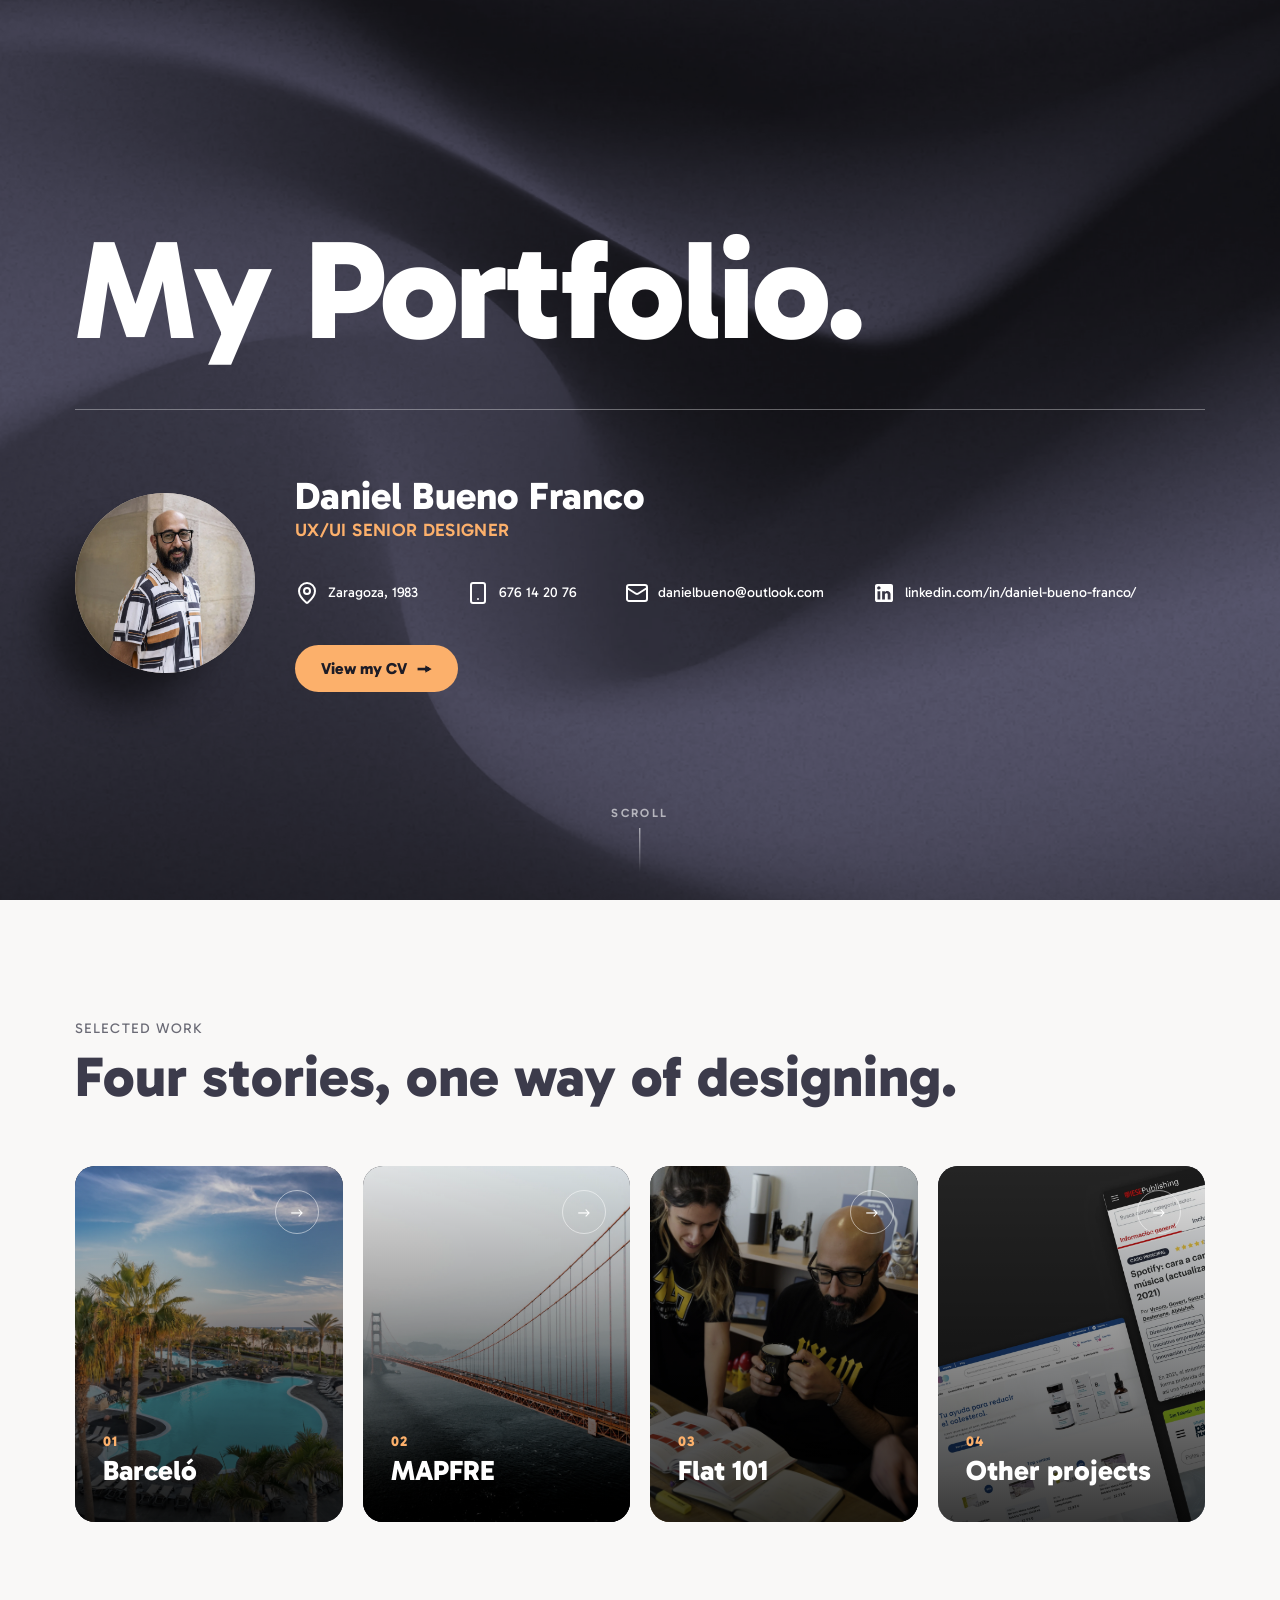
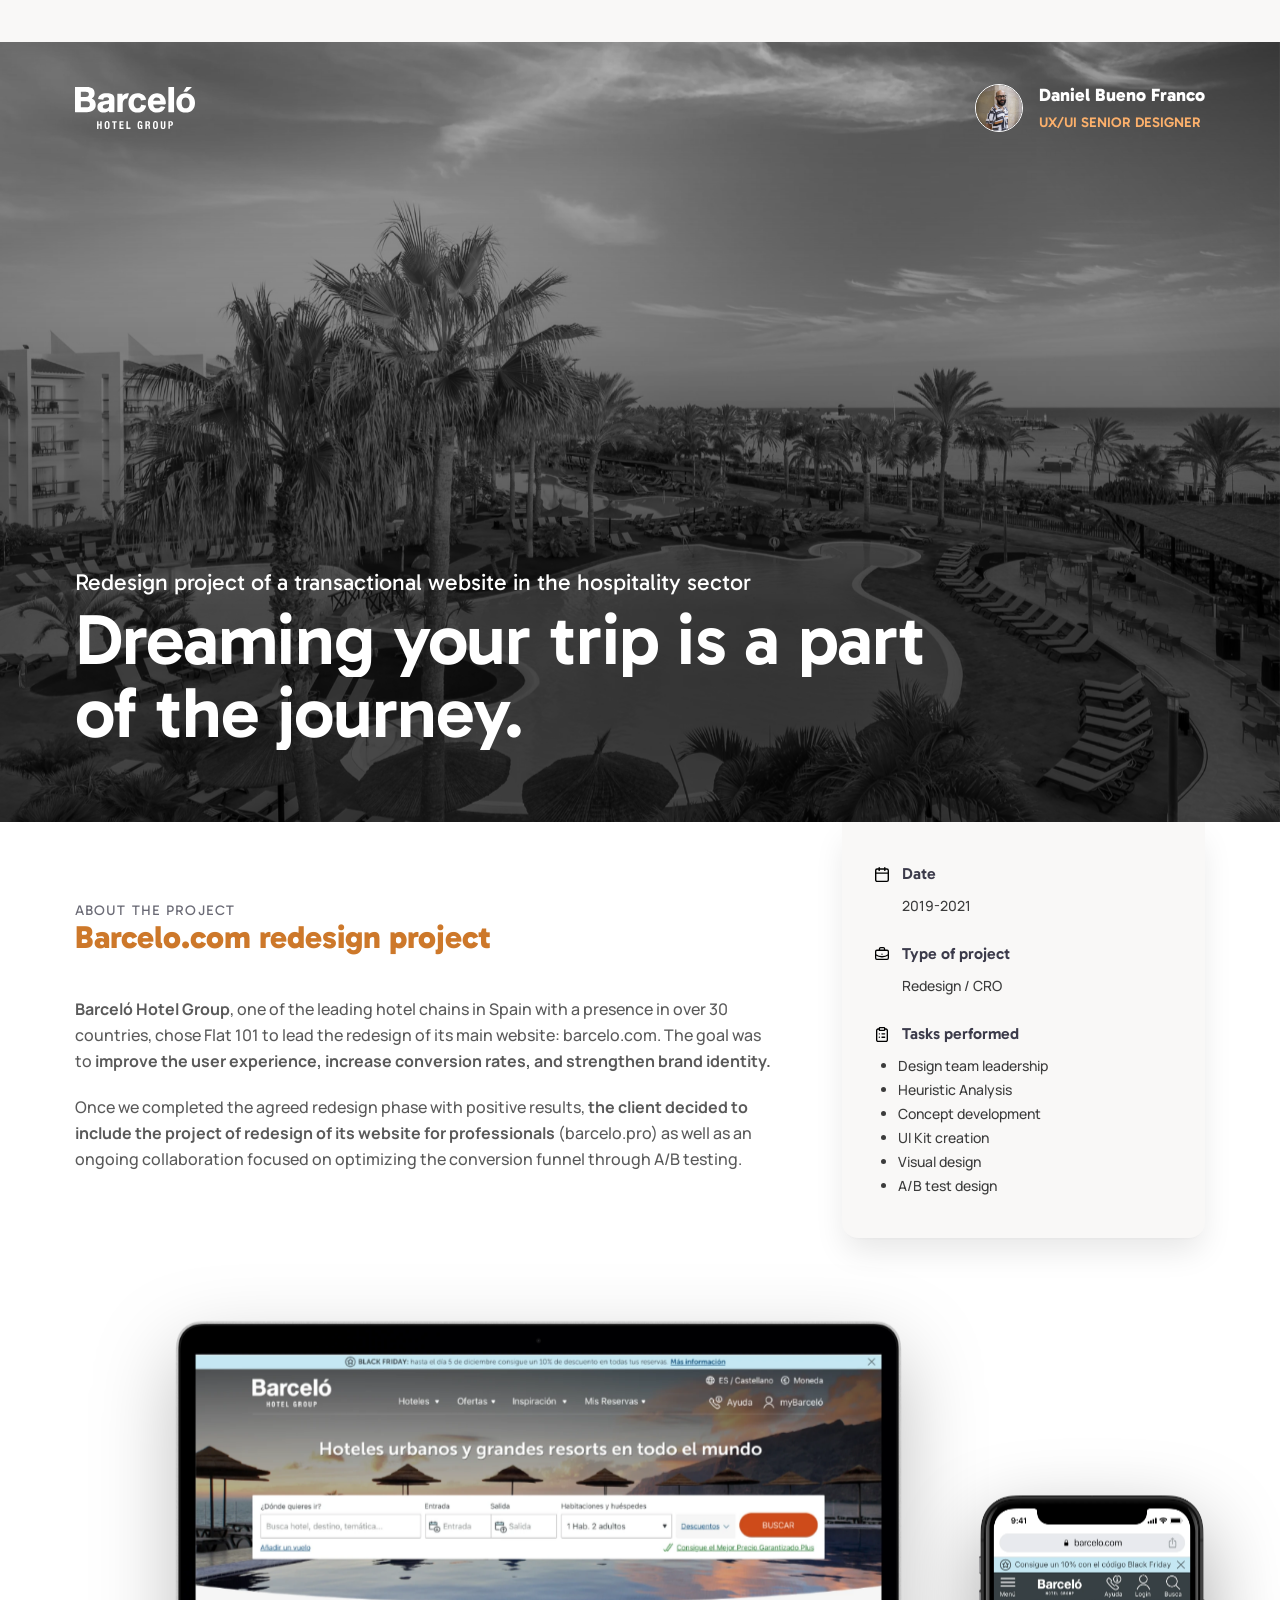
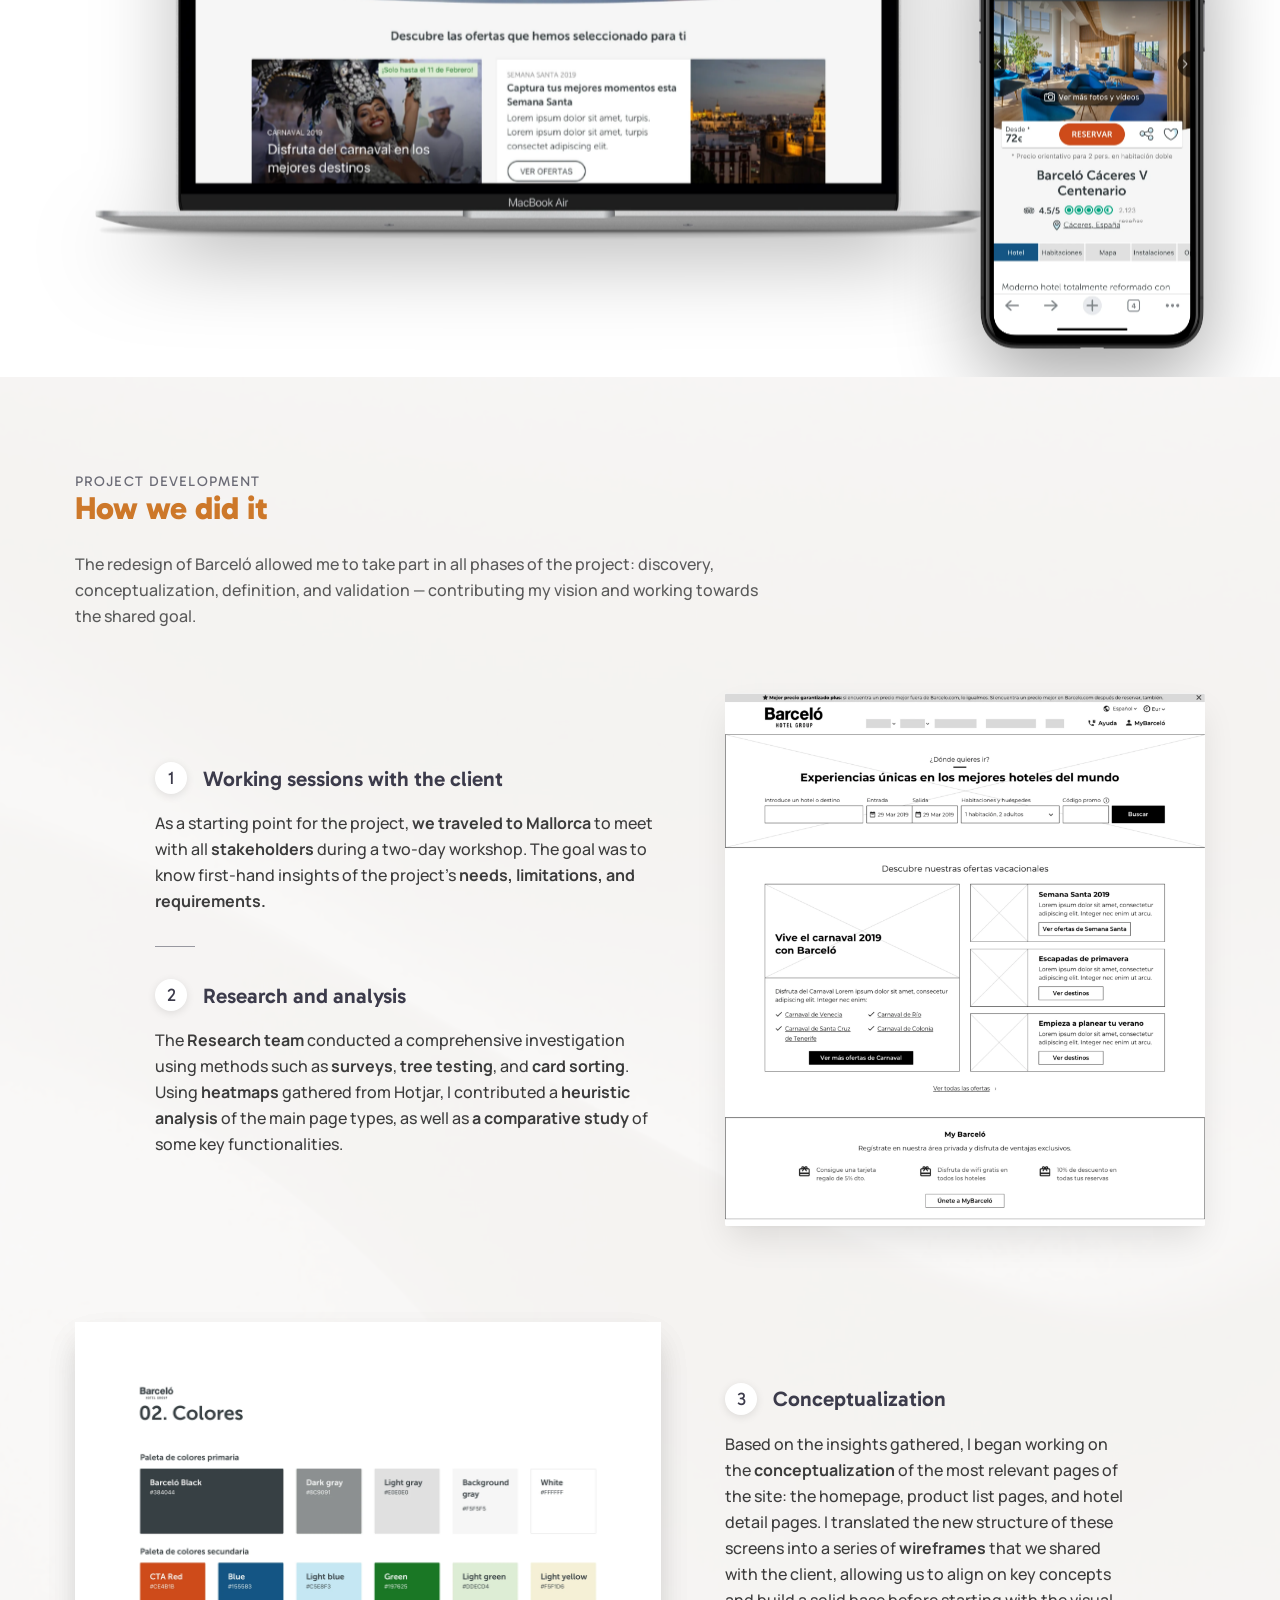
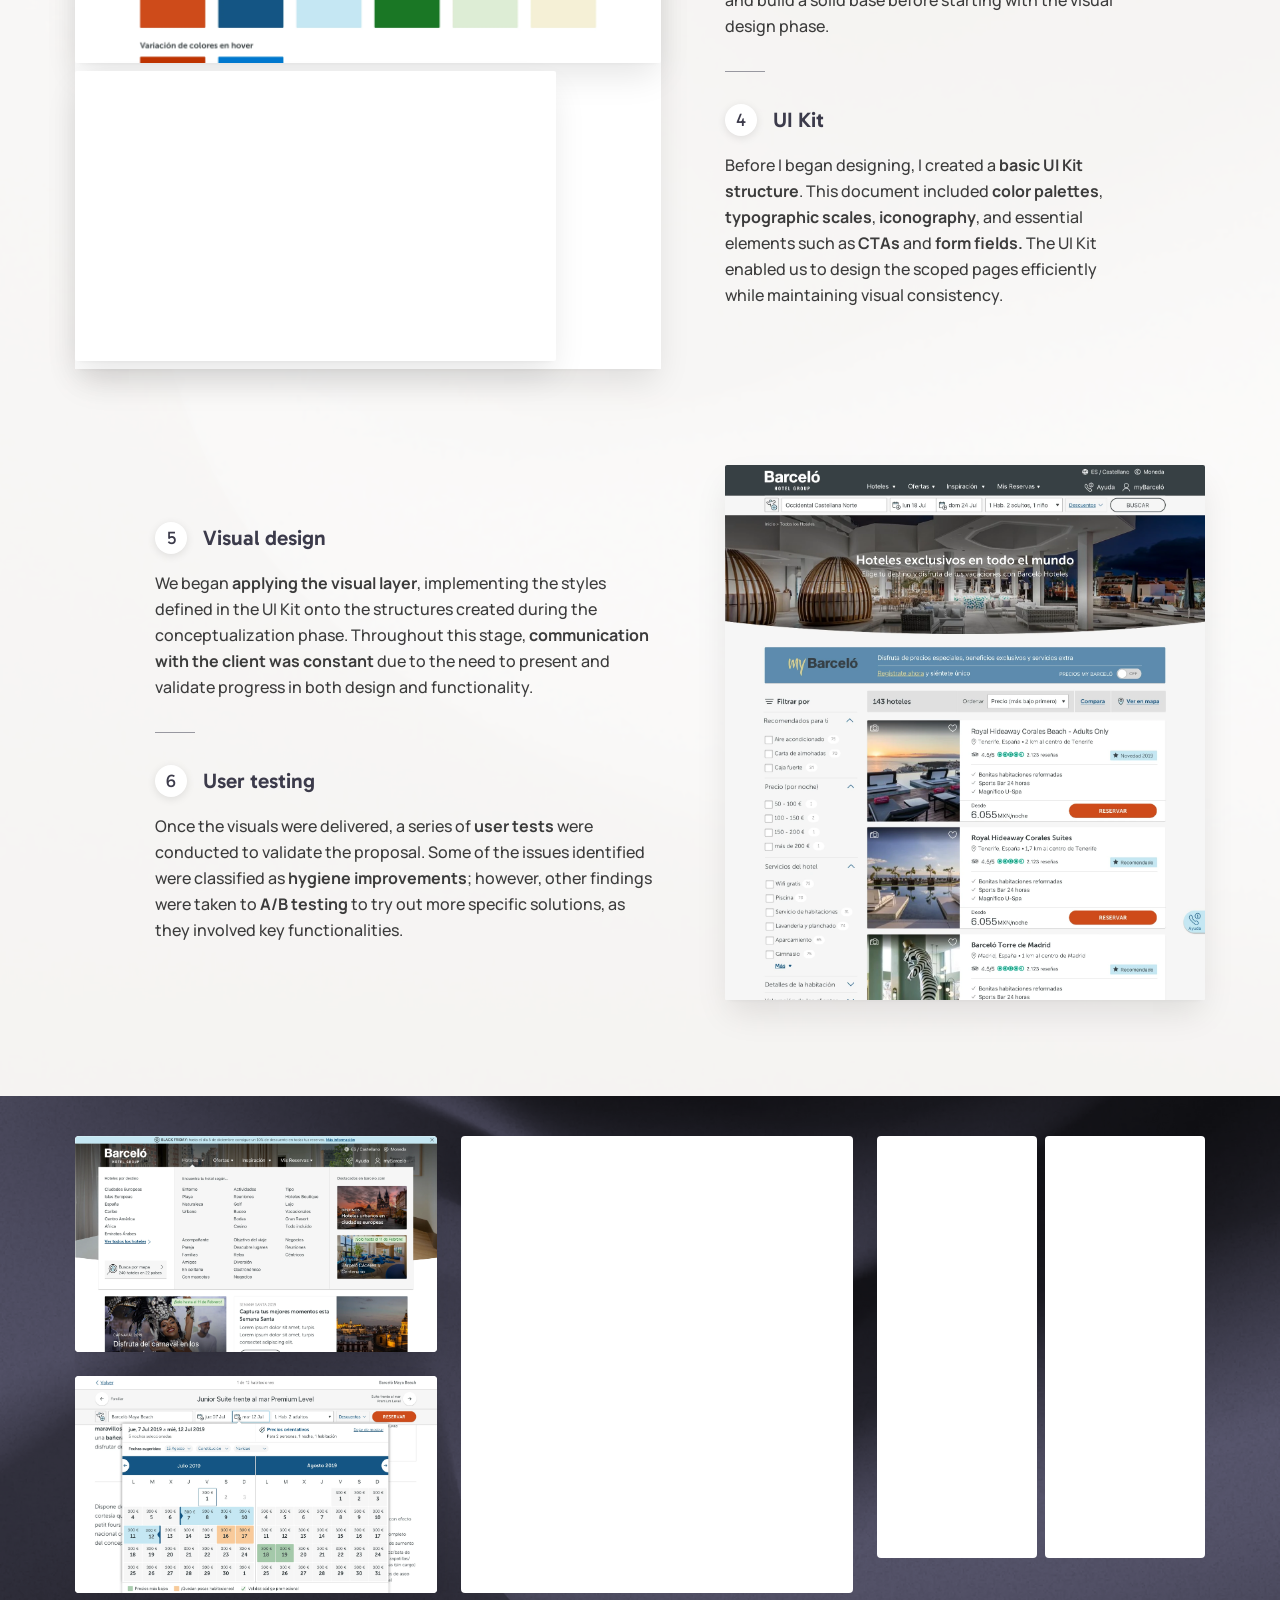
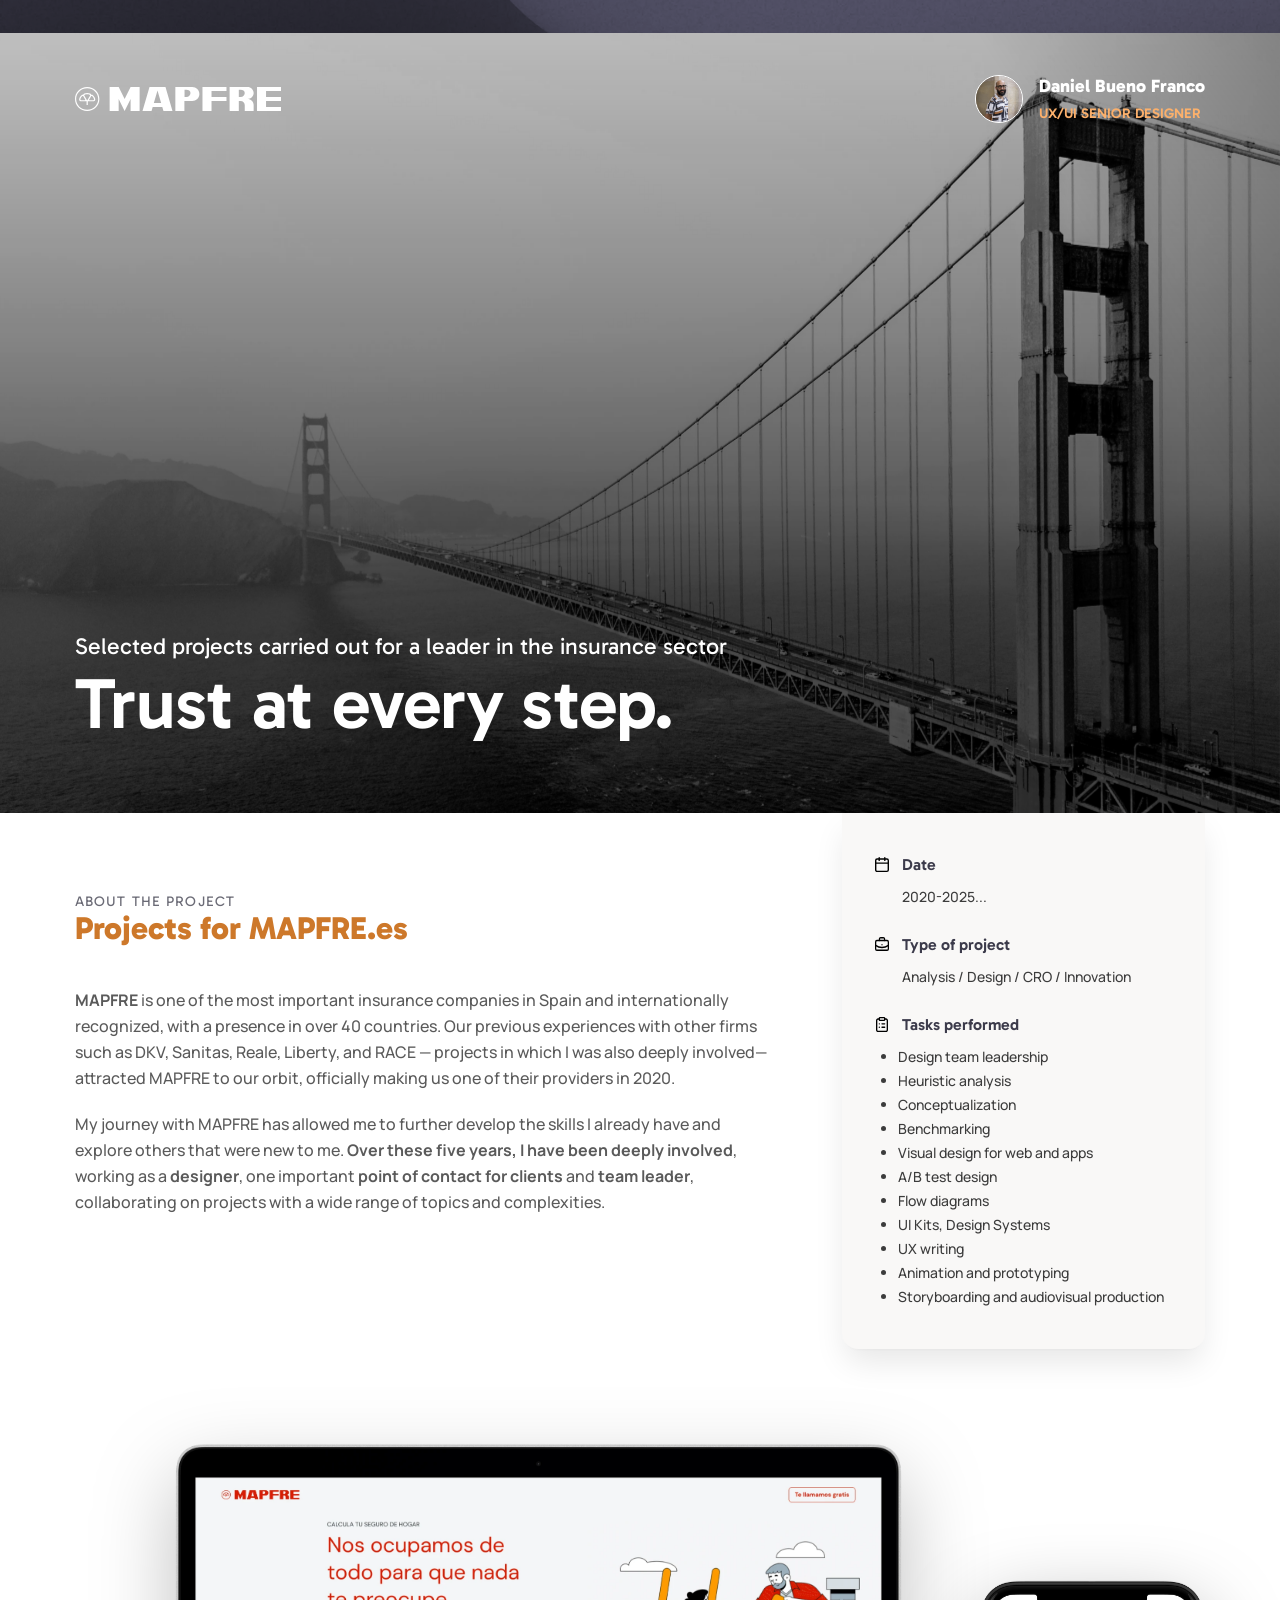
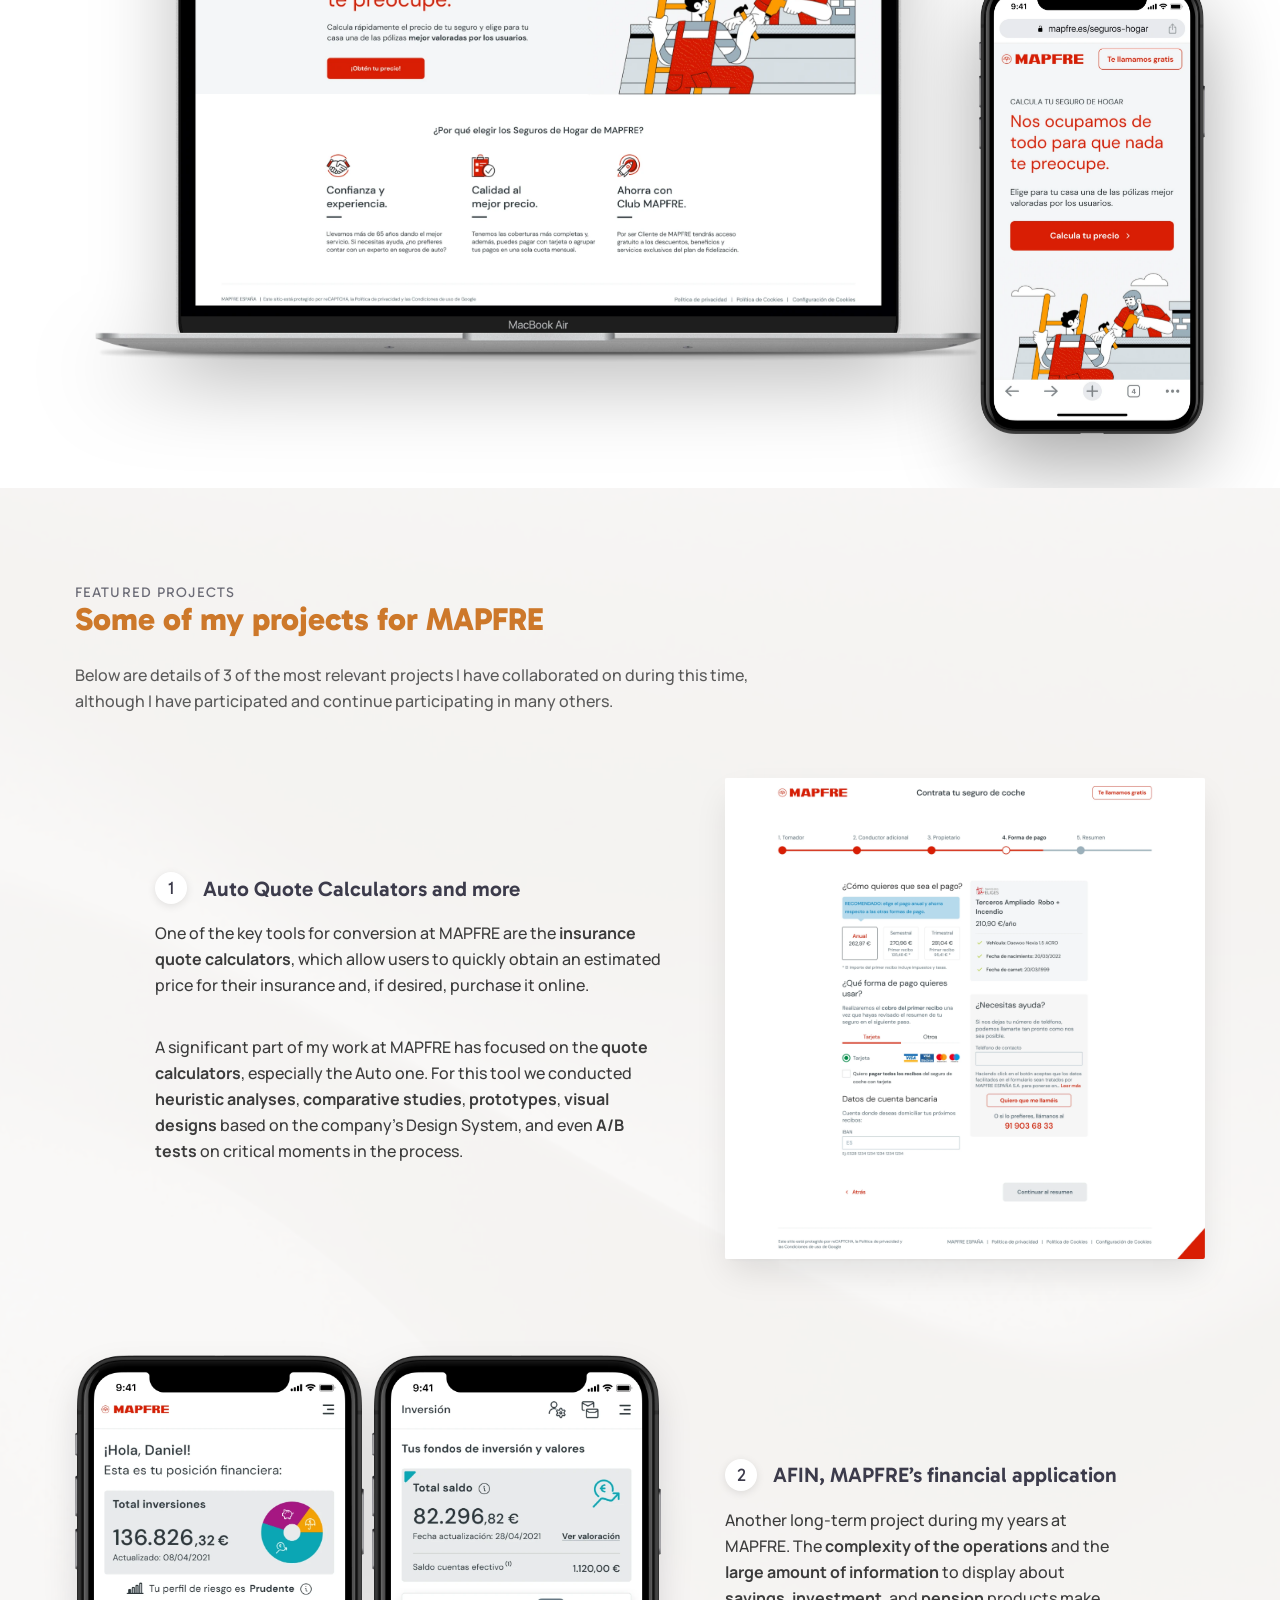
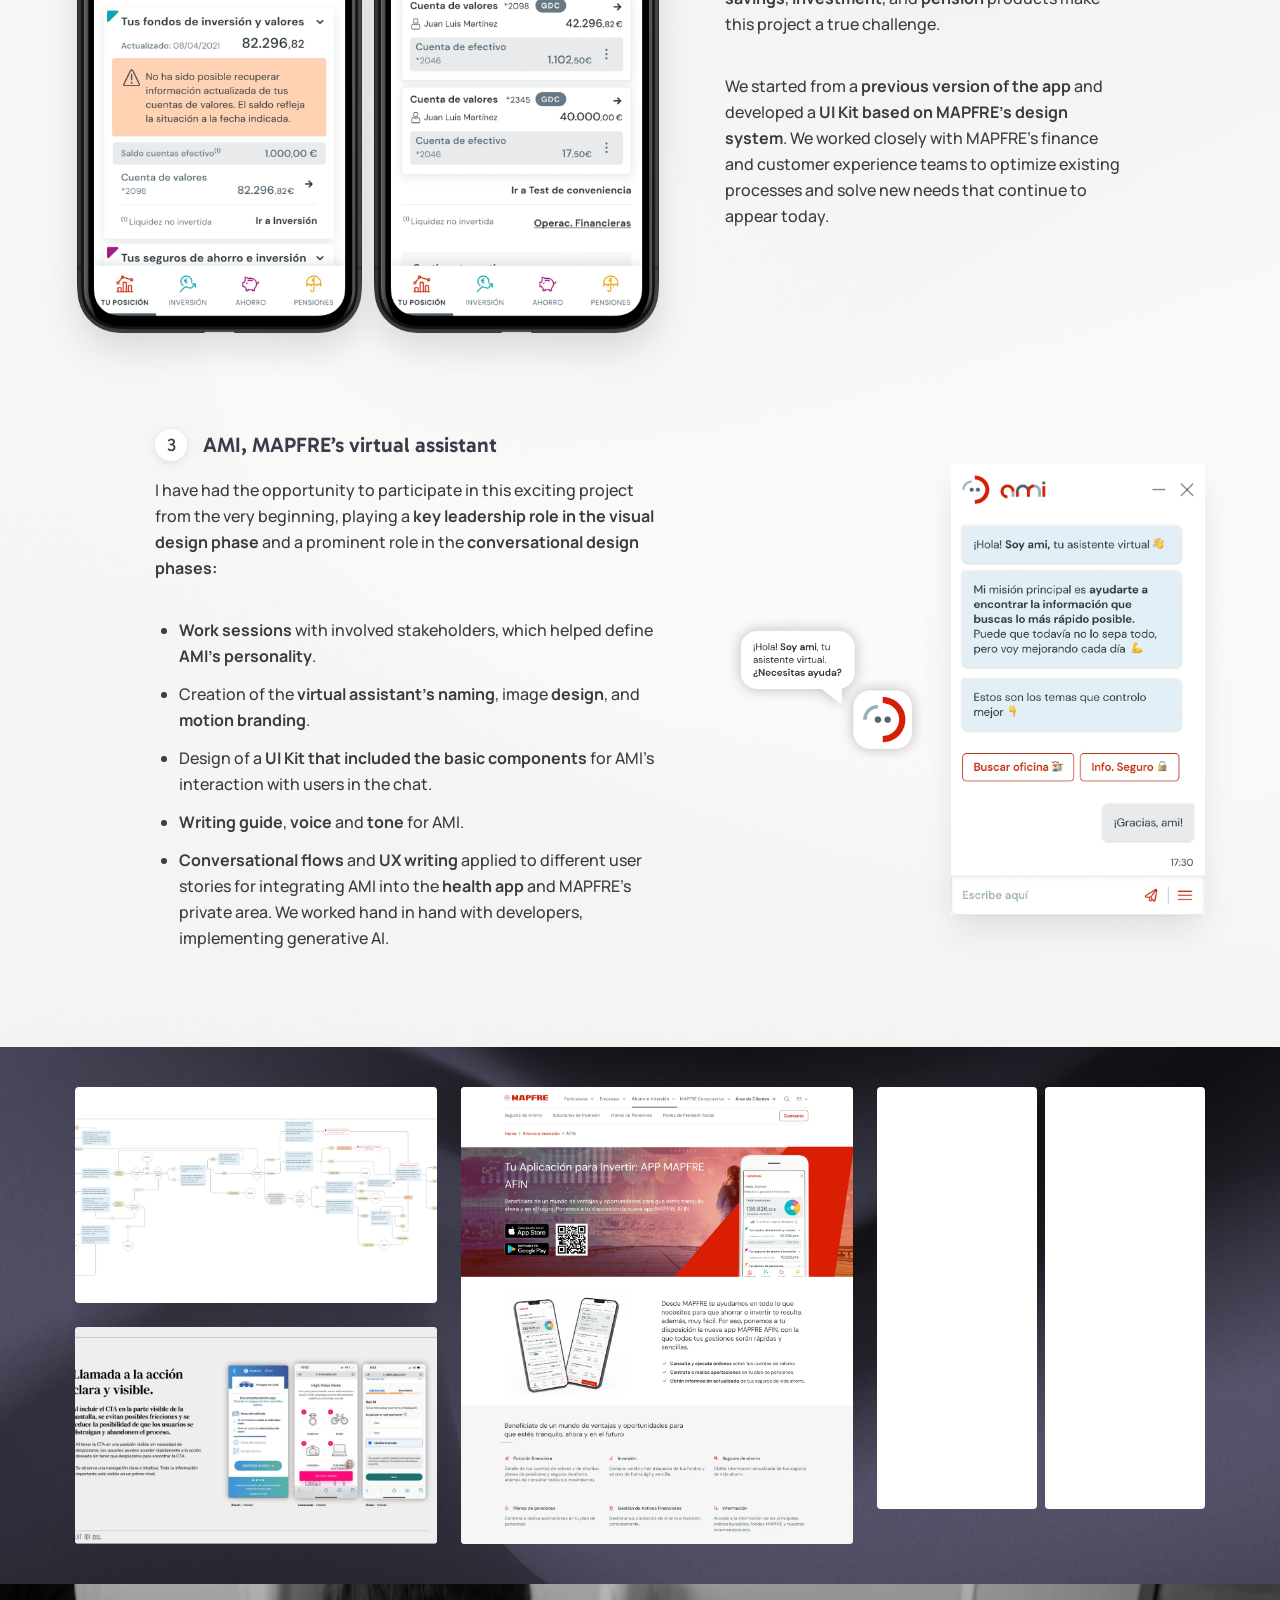
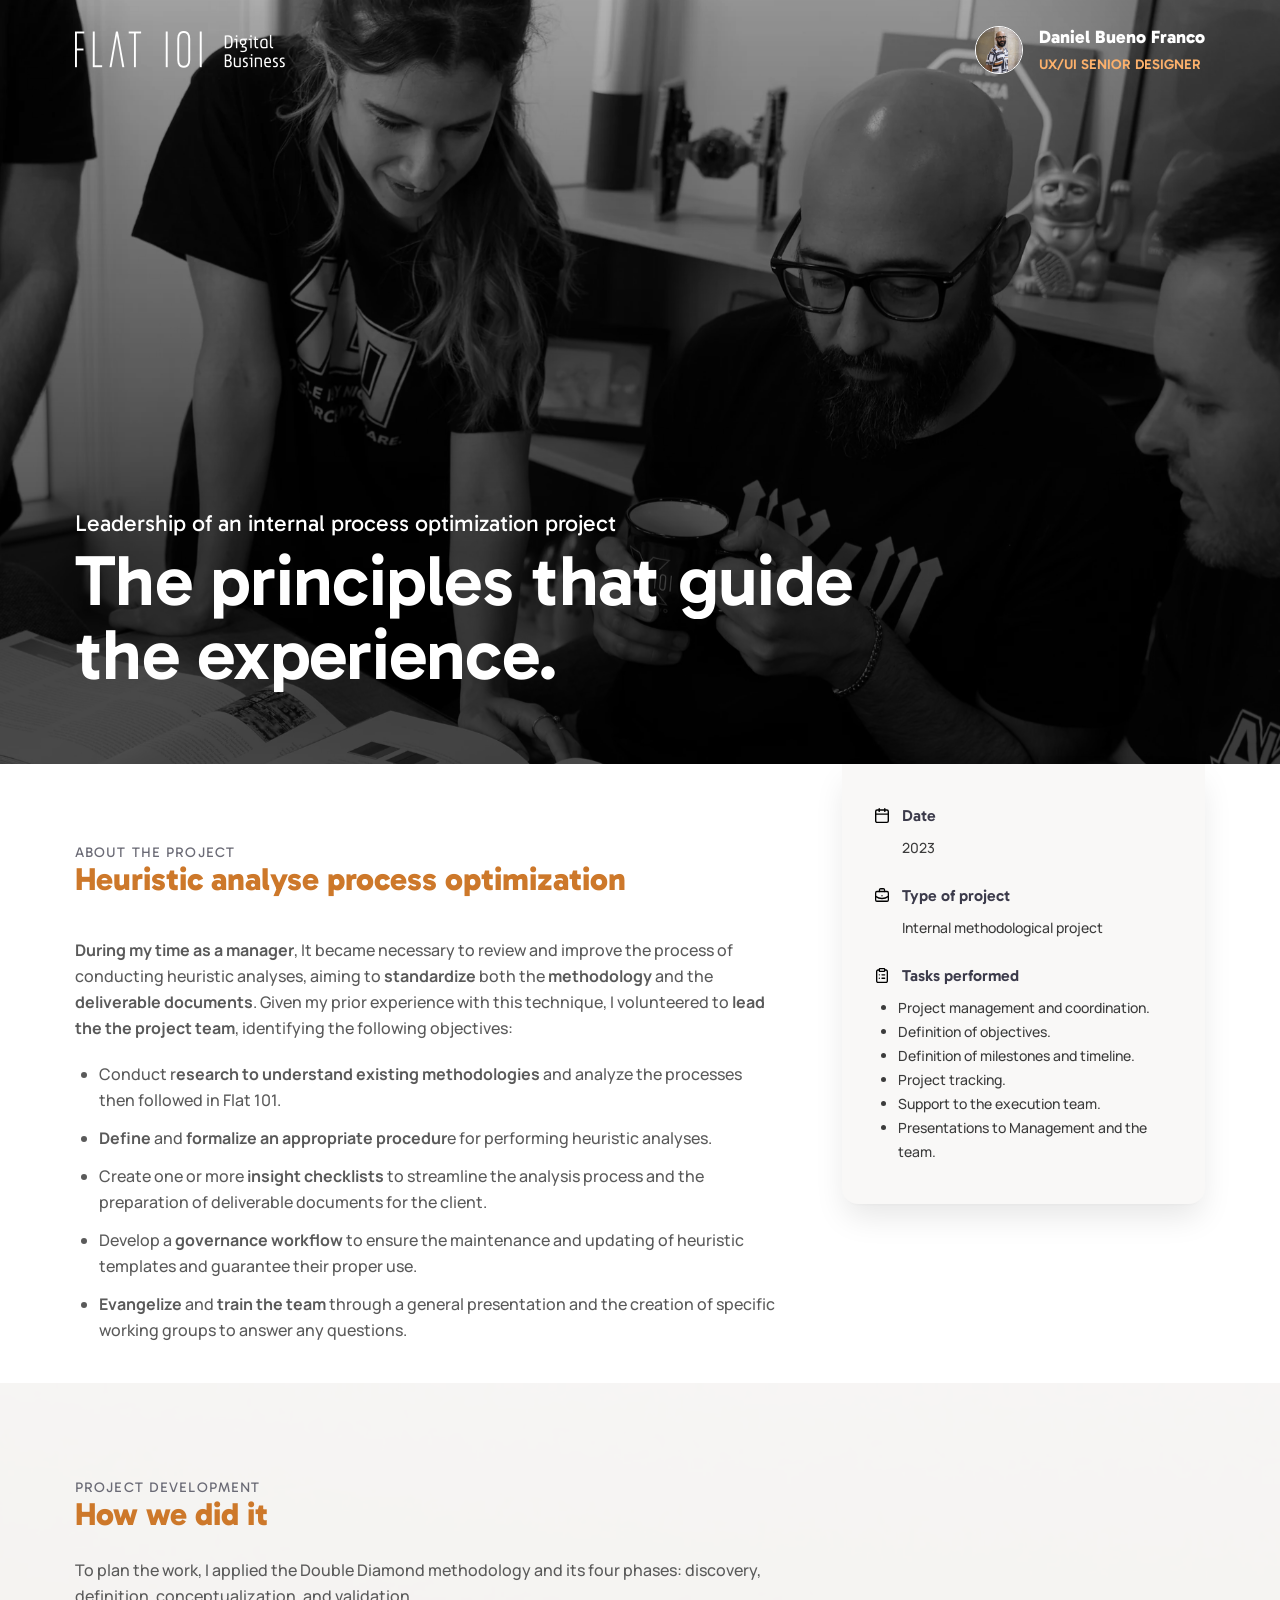
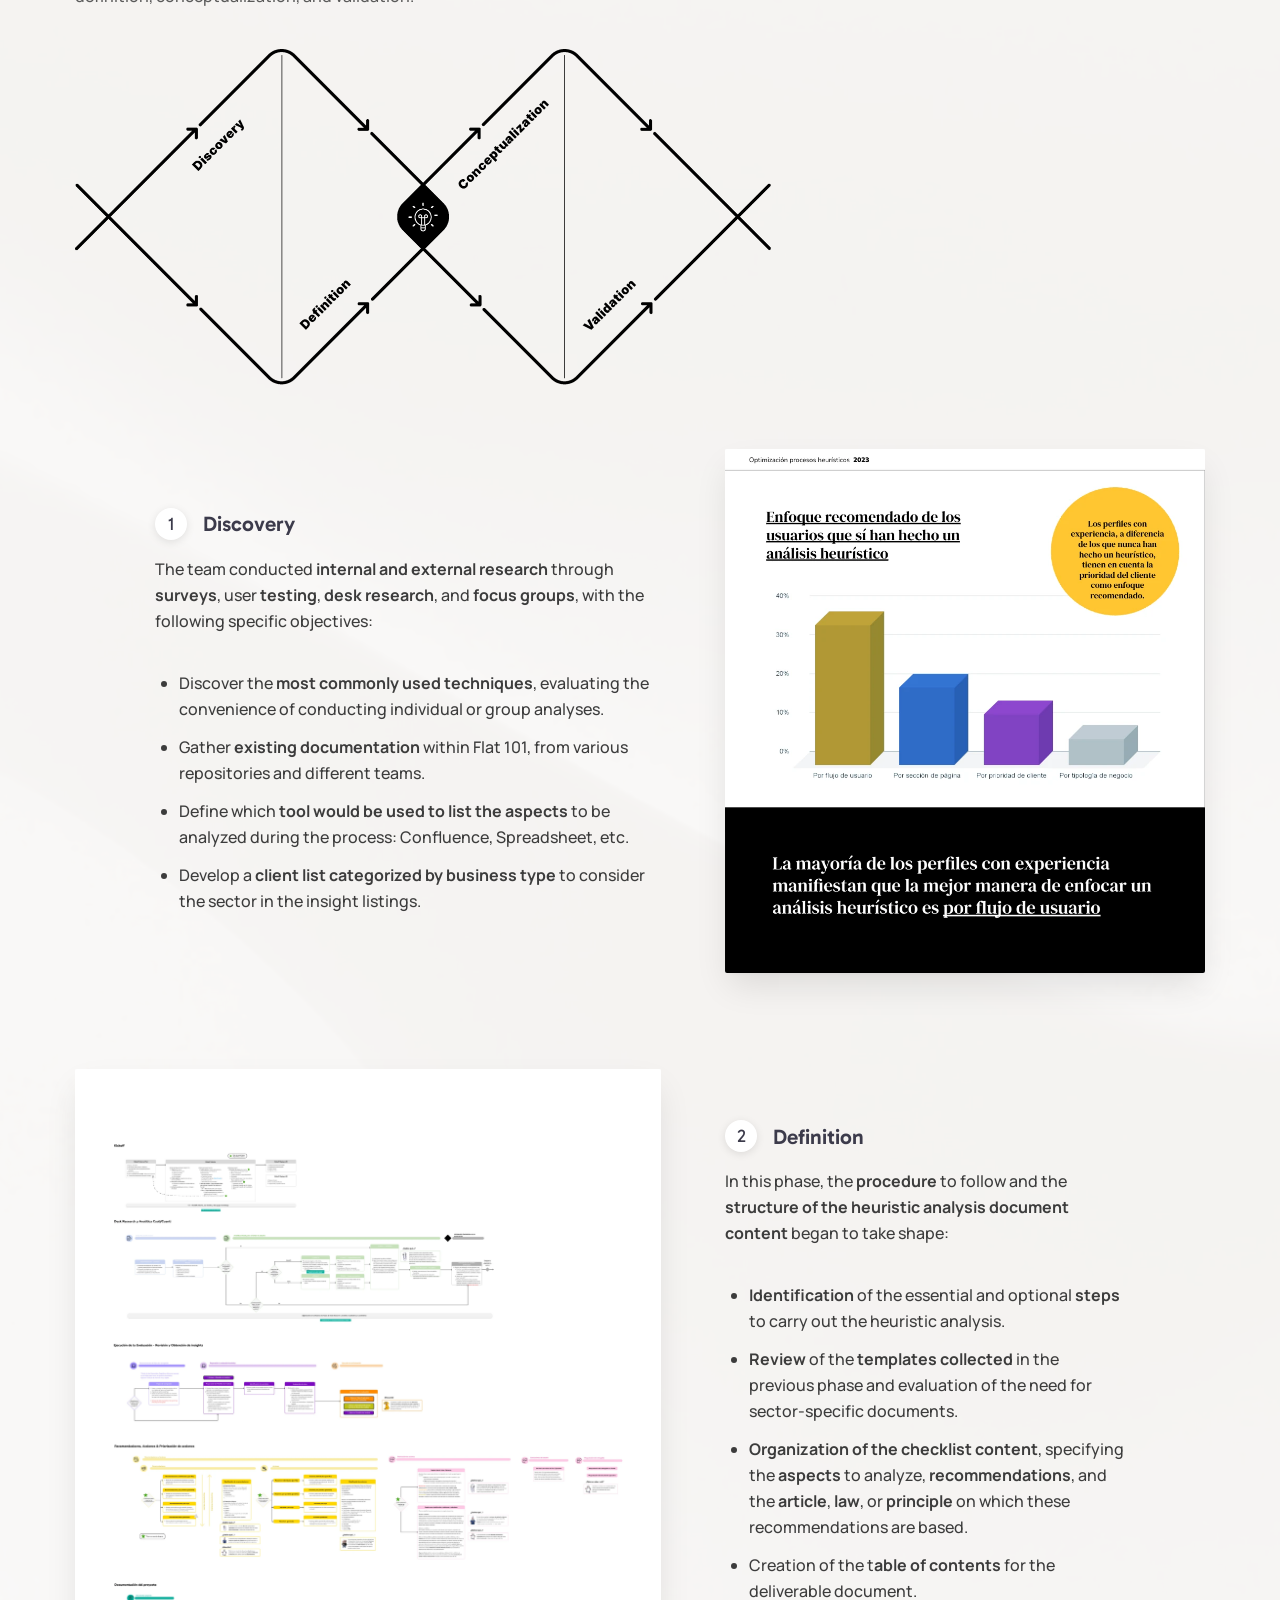
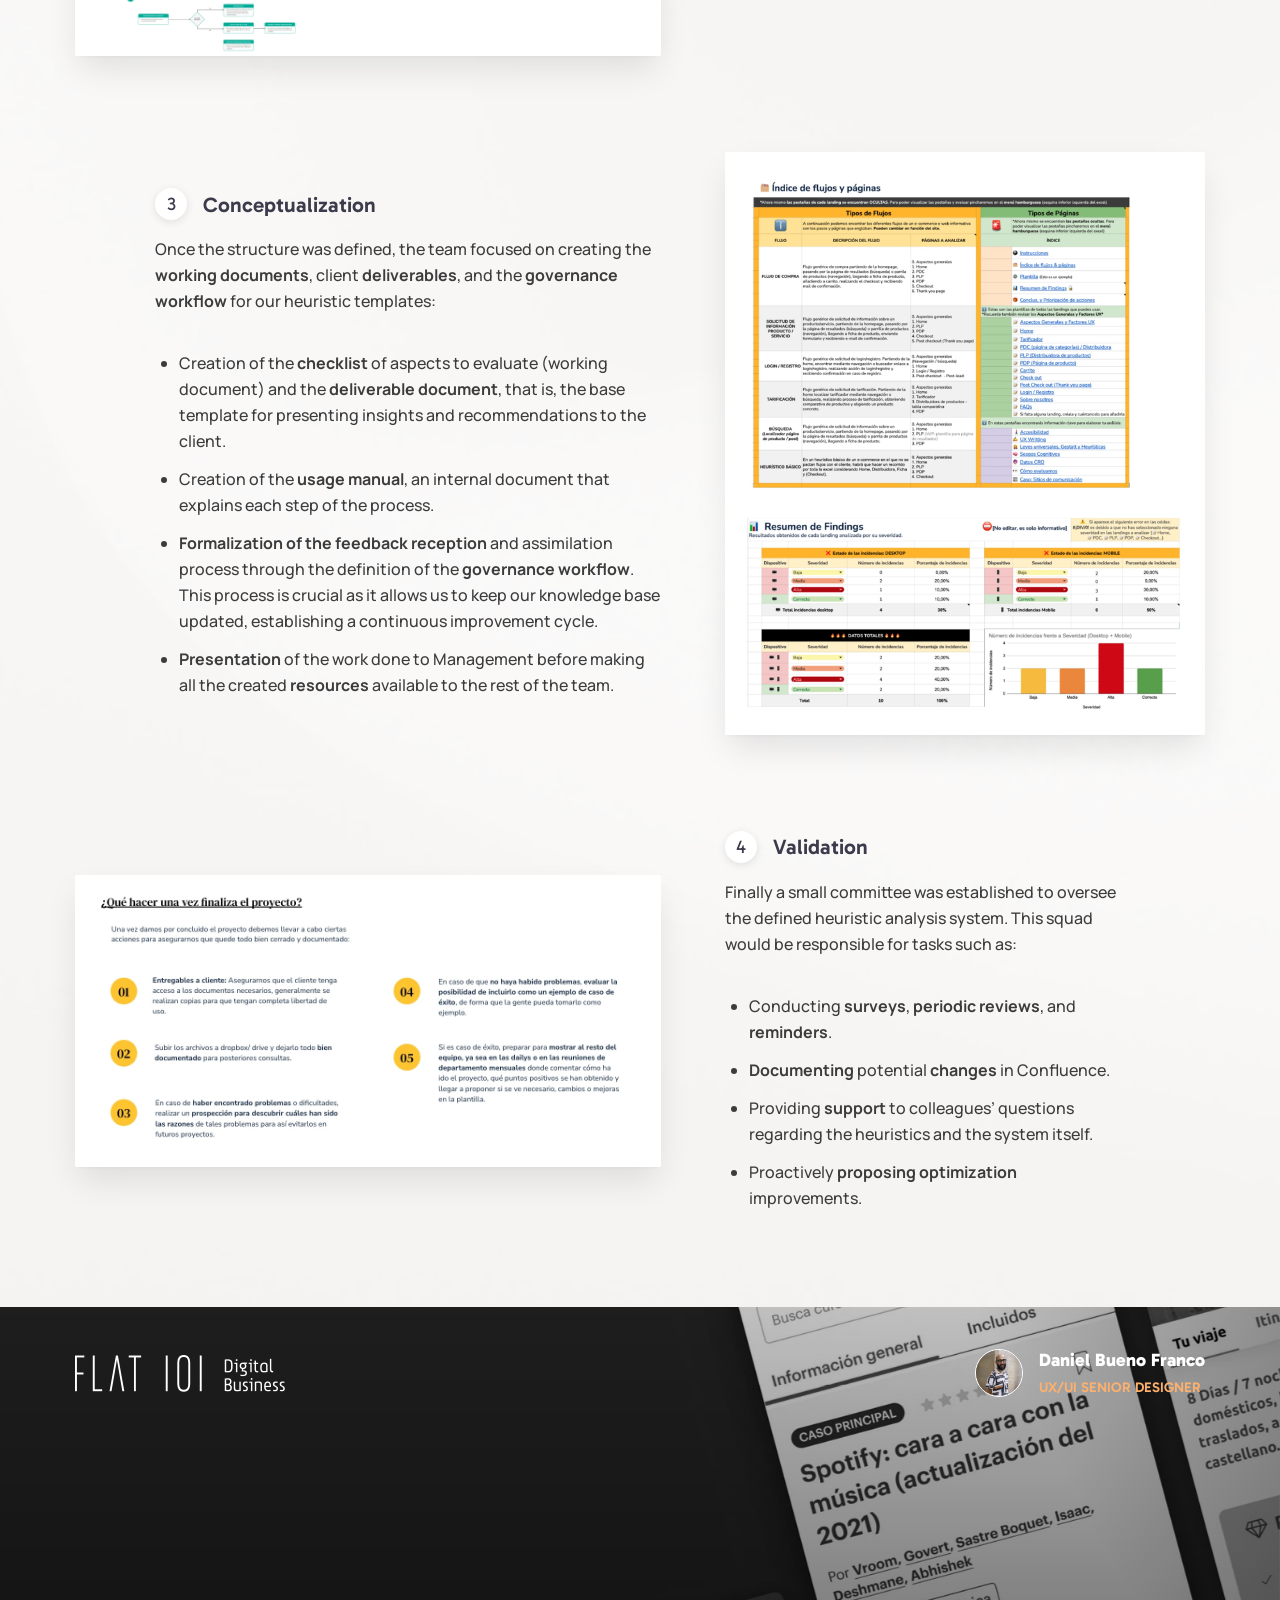
==== commit 5777566a: "Add noindex robots meta and robots.txt; fix mobile scroll hint spacing Co-Authored-By: Claude Sonnet" ====
--- a/index.html
+++ b/index.html
@@ -4,6 +4,7 @@
 <head>
 <meta charset="utf-8"/>
 <meta content="width=device-width, initial-scale=1" name="viewport"/>
+<meta content="noindex, nofollow, noarchive, nosnippet, noimageindex" name="robots"/>
 <title>Daniel Bueno Franco — UX/UI Senior Designer · Portfolio</title>
 <meta content="Portfolio of Daniel Bueno Franco, UX/UI Senior Designer: Barceló, MAPFRE, Flat 101 and more." name="description"/>
 <link href="https://danibgood-create.github.io/portfolio/" rel="canonical"/>
--- a/css/styles.css
+++ b/css/styles.css
@@ -381,7 +381,9 @@
   .strip-inner .pair { height: 320px; }
 }
 @media (max-width: 640px) {
-  .hero { padding-top: 48px; padding-bottom: 72px; }
+  .hero { padding-top: 48px; padding-bottom: 150px; }
+  .scroll-hint { bottom: 20px; }
+  .scroll-hint i { height: 32px; }
   .contact-sec { padding-top: 88px; padding-bottom: 96px; }
   .index { padding-top: 64px; padding-bottom: 72px; }
   .cards { grid-template-columns: 1fr; }
